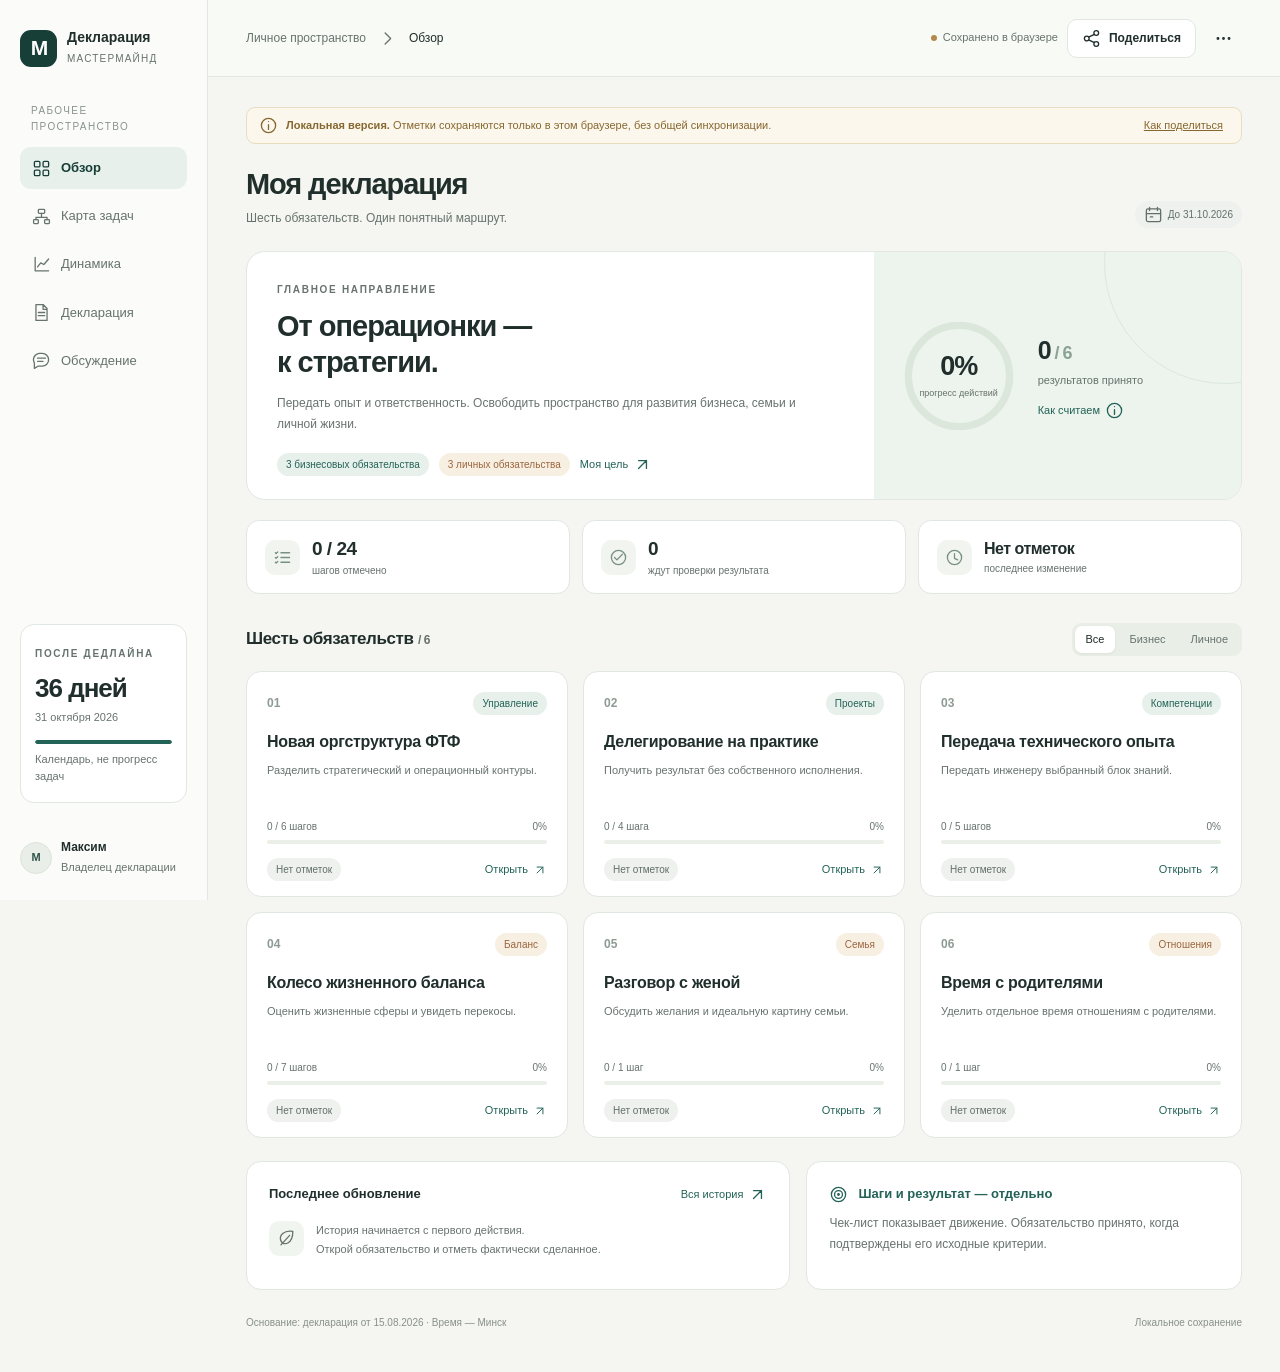
==== docs/index.html @ 1d225898 "Publish declaration dashboard source and GitHub Pages build" ====
<!doctype html>
<html lang="ru">
<head>
  <meta charset="utf-8">
  <meta name="viewport" content="width=device-width,initial-scale=1">
  <meta name="color-scheme" content="light">
  <meta name="robots" content="noindex,nofollow,noarchive">
  <meta name="theme-color" content="#f5f6f2">
  <title>Декларация · локальная версия</title>
  <link rel="icon" href="data:image/svg+xml,%3Csvg xmlns='http://www.w3.org/2000/svg' viewBox='0 0 64 64'%3E%3Crect width='64' height='64' rx='18' fill='%231c4e45'/%3E%3Cpath d='M16 43V21l16 16 16-16v22' fill='none' stroke='%23fff' stroke-width='5' stroke-linejoin='round'/%3E%3C/svg%3E">
  <style>
:root{--bg:#f5f6f2;--paper:#fff;--ink:#202e2c;--muted:#67736e;--line:#e1e7e1;--green:#236357;--green-dark:#173f38;--mint:#e8f0eb;--warm:#9b663e;--sand:#f8efe3;--red:#ad4540;--shadow:0 14px 46px #1a342018;--radius:19px;--font:Inter,-apple-system,BlinkMacSystemFont,"Segoe UI",Arial,sans-serif}
*{box-sizing:border-box}html{scroll-behavior:smooth}body{margin:0;background:var(--bg);color:var(--ink);font-family:var(--font);font-size:14px;line-height:1.55;-webkit-font-smoothing:antialiased}button,input,textarea,select{font:inherit}button,a,input,textarea,select{-webkit-tap-highlight-color:transparent}button{cursor:pointer}button:disabled,input:disabled{cursor:default}a{color:var(--green)}button:focus-visible,a:focus-visible,input:focus-visible,textarea:focus-visible,summary:focus-visible{outline:3px solid #5a9f8e;outline-offset:3px}input,textarea,select{max-width:100%}h1,h2,h3,p{margin:0}button{color:inherit}button svg{flex:none}svg{display:block}a{text-underline-offset:3px}[hidden]{display:none!important}.skip{position:fixed;top:-60px;left:16px;background:var(--green);color:white;padding:10px;z-index:200}.skip:focus{top:10px}.muted{color:var(--muted)}.eyebrow{font-size:10px;font-weight:700;letter-spacing:1.7px;text-transform:uppercase;color:var(--muted)}.small{font-size:12px}.tiny{font-size:11px}.mono{font-variant-numeric:tabular-nums}.row{display:flex;align-items:center;gap:10px}.between{justify-content:space-between}.wrap{flex-wrap:wrap}.spacer{flex:1}.grow{flex:1;min-width:0}.icon{width:19px;height:19px;stroke:currentColor;stroke-width:1.65;fill:none;stroke-linecap:round;stroke-linejoin:round}.brand-mark{display:grid;place-items:center;width:37px;height:37px;background:var(--green-dark);color:white;font-size:21px;font-weight:650;border-radius:11px;letter-spacing:-2px}.shell{display:grid;grid-template-columns:208px minmax(0,1fr);min-height:100vh}.sidebar{height:100dvh;position:sticky;top:0;padding:29px 20px 22px;background:#fbfcf9;border-right:1px solid var(--line);display:flex;flex-direction:column;gap:35px}.brand{display:flex;align-items:center;gap:10px}.brand strong{display:block;font-size:14px;line-height:1.25}.brand span:not(.brand-mark){font-size:10px;color:var(--muted);letter-spacing:1.2px}.nav{display:flex;flex-direction:column;gap:6px}.nav button{display:flex;align-items:center;gap:10px;width:100%;padding:11px 12px;border:0;border-radius:11px;background:transparent;color:var(--muted);text-align:left;font-size:13px}.nav button:hover{background:#edf2ed}.nav button.active{color:var(--green-dark);background:var(--mint);font-weight:650}.sidebar-label{margin:0 11px 13px;font-size:10px;letter-spacing:1.4px;color:#89928c}.side-note{margin-top:auto;padding:17px 14px;border:1px solid var(--line);border-radius:14px;background:white}.side-note .countdown{font-size:26px;font-weight:600;line-height:1.25;margin:8px 0 4px;letter-spacing:-1px}.side-person{display:flex;align-items:center;gap:9px}.avatar{height:32px;width:32px;flex:none;background:#e9eee8;border:1px solid #dce4d9;color:#31534a;display:grid;place-items:center;font-size:11px;font-weight:650;border-radius:50%}.side-person .name{font-size:12px;font-weight:600}.content{min-width:0}.topbar{min-height:77px;display:flex;align-items:center;justify-content:space-between;gap:16px;padding:18px 38px;border-bottom:1px solid var(--line);background:#fbfcf97d}.crumb{font-size:12px;display:flex;gap:12px;align-items:center;color:var(--muted)}.crumb strong{font-weight:500;color:var(--ink)}.top-actions{display:flex;align-items:center;gap:9px}.btn{border:1px solid var(--line);border-radius:10px;padding:9px 14px;background:white;font-size:12px;font-weight:600;display:inline-flex;justify-content:center;align-items:center;gap:8px;line-height:1.5;transition:background .15s,transform .15s;min-height:38px;text-decoration:none}.btn:hover{background:#f0f5ef;border-color:#cbd9cf}.btn:active{transform:translateY(1px)}.btn.primary{background:var(--green);border-color:var(--green);color:white}.btn.primary:hover{background:var(--green-dark)}.btn.quiet{background:transparent;border-color:transparent;color:var(--muted)}.btn.danger{color:var(--red)}.btn:disabled{opacity:.55}.icon-btn{display:grid;place-items:center;padding:8px;min-height:36px;min-width:36px;border:1px solid transparent;border-radius:10px;background:transparent}.icon-btn:hover{background:var(--mint)}.status-save{display:flex;align-items:center;gap:6px;font-size:11px;color:var(--muted);white-space:nowrap}.dot{width:6px;height:6px;border-radius:50%;background:#6e9f79;display:inline-block;flex:none}.dot.local{background:#b3884a}.dot.error{background:var(--red)}main{padding:30px 38px 42px;max-width:1590px;margin:auto}.local-banner{display:flex;align-items:center;gap:8px;border:1px solid #e9dcbf;background:#fcf7ec;color:#86672f;border-radius:9px;padding:8px 12px;margin-bottom:23px;font-size:11px}.local-banner button{border:0;background:transparent;text-decoration:underline;color:inherit;margin-left:auto;font-size:11px;white-space:nowrap}.page-heading{display:flex;justify-content:space-between;align-items:flex-end;gap:16px;margin-bottom:23px}.page-heading h1{font-size:29px;letter-spacing:-1.1px;font-weight:600;line-height:1.22}.page-heading p{color:var(--muted);font-size:12px;margin-top:7px}.tag{display:inline-flex;align-items:center;gap:5px;border-radius:20px;padding:4px 9px;background:#eef1ed;color:#637069;font-size:10px;font-weight:500;white-space:nowrap;line-height:1.5}.tag.business{background:var(--mint);color:var(--green)}.tag.personal{background:var(--sand);color:var(--warm)}.tag.accepted{background:#e4f2e8;color:#246741}.tag.review{background:#fff1d9;color:#8c621d}.tag.active{background:#e8f0ee;color:#386c5d}.hero{display:grid;grid-template-columns:minmax(0,1.45fr) minmax(260px,.85fr);overflow:hidden;border:1px solid var(--line);border-radius:var(--radius);background:white;margin-bottom:20px}.hero-copy{padding:26px 30px 23px}.hero-copy h2{font-size:29px;font-weight:550;line-height:1.25;letter-spacing:-1px;margin:8px 0 13px}.hero-copy>p{color:var(--muted);font-size:12px;max-width:540px;line-height:1.7}.hero-copy .hero-foot{display:flex;gap:10px;align-items:center;flex-wrap:wrap;margin-top:19px}.hero-progress{padding:23px 26px;background:#edf3ed;display:flex;gap:20px;align-items:center;position:relative}.hero-progress:after{content:"";position:absolute;width:240px;height:240px;border:1px solid #dbe8dc;border-radius:50%;top:-110px;right:-105px;pointer-events:none}.ring{position:relative;flex:none;width:118px;height:118px}.ring svg{width:100%;height:100%;transform:rotate(-90deg)}.ring .track{fill:none;stroke:#dce7dc;stroke-width:7}.ring .meter{fill:none;stroke:var(--green);stroke-width:7;stroke-linecap:round;transition:stroke-dashoffset .55s ease}.ring-label{position:absolute;inset:0;display:flex;align-items:center;justify-content:center;flex-direction:column}.ring-label strong{font-size:27px;font-weight:600;line-height:1.2;letter-spacing:-1.2px}.ring-label span{font-size:9px;color:var(--muted);margin-top:4px}.progress-detail strong{font-size:25px;font-weight:550;letter-spacing:-1px}.progress-detail p{font-size:11px;color:var(--muted);margin-top:2px}.stats-line{display:grid;grid-template-columns:repeat(3,1fr);gap:12px;margin-bottom:29px}.stat{background:white;border:1px solid var(--line);border-radius:13px;padding:15px 18px;display:flex;align-items:center;gap:12px}.stat-icon{width:35px;height:35px;border-radius:10px;background:#f2f4ef;display:grid;place-items:center;color:#789083;flex:none}.stat strong{font-size:19px;font-weight:550;letter-spacing:-.5px;line-height:1.4}.stat p{font-size:10px;color:var(--muted)}.section-heading{display:flex;justify-content:space-between;align-items:center;gap:12px;margin:0 0 15px}.section-heading h2{font-size:17px;font-weight:600;letter-spacing:-.4px}.filters{display:flex;gap:3px;align-items:center;padding:3px;background:#e9eee7;border-radius:9px}.filters button{border:0;border-radius:7px;background:transparent;padding:5px 11px;font-size:11px;white-space:nowrap;color:var(--muted)}.filters button.active{background:white;color:var(--ink);box-shadow:0 1px 3px #23352210}.goals-grid{display:grid;grid-template-columns:repeat(3,minmax(0,1fr));gap:15px}.goal-card{display:flex;flex-direction:column;min-width:0;min-height:226px;background:white;border:1px solid var(--line);border-radius:15px;padding:20px 20px 15px;transition:transform .18s,box-shadow .18s,border-color .18s}.goal-card:hover{border-color:#b9cdc0;box-shadow:0 7px 22px #193b2210;transform:translateY(-2px)}.goal-number{font-size:12px;font-weight:600;color:#8e9b93}.goal-top{display:flex;align-items:center;justify-content:space-between;margin-bottom:16px}.goal-card h3{font-size:16px;line-height:1.35;letter-spacing:-.25px;font-weight:600;margin-bottom:8px}.goal-card p{font-size:11px;line-height:1.65;color:var(--muted);margin-bottom:20px;min-height:36px}.card-meter{margin-top:auto}.meter-caption{display:flex;justify-content:space-between;font-size:10px;color:var(--muted);margin-bottom:6px}.bar{height:4px;border-radius:8px;background:#eaf0e8;overflow:hidden}.bar>span{height:100%;display:block;border-radius:8px;background:var(--green);transition:width .45s}.goal-card.personal .bar>span{background:#b08155}.card-bottom{display:flex;align-items:center;justify-content:space-between;margin-top:14px;gap:8px}.card-open{background:transparent;border:0;color:var(--green);font-size:11px;display:flex;align-items:center;gap:5px;padding:3px 0}.card-open .icon{width:14px;height:14px}.lower-grid{display:grid;grid-template-columns:1.25fr 1fr;gap:16px;margin-top:23px}.panel{background:white;border:1px solid var(--line);border-radius:15px;padding:22px}.panel h3{font-size:13px;font-weight:600;margin-bottom:12px}.panel p{font-size:12px;color:var(--muted);line-height:1.7}.empty-inline{display:flex;align-items:flex-start;gap:12px;color:var(--muted);padding:8px 0}.empty-icon{display:grid;place-items:center;flex:none;width:35px;height:35px;border-radius:10px;background:#f1f5ef}.empty-inline p{font-size:11px}.footer-note{display:flex;justify-content:space-between;gap:18px;margin-top:25px;font-size:10px;color:#879189}.link-button{background:none;border:none;padding:0;color:var(--green);font-size:11px;display:inline-flex;align-items:center;gap:5px}.view-panel{animation:appear .2s ease} .empty-state{text-align:center;max-width:490px;margin:40px auto;padding:24px}.empty-state .empty-icon{margin:0 auto 16px;width:46px;height:46px}.empty-state h3{font-size:17px;font-weight:550;margin-bottom:8px}.empty-state p{font-size:12px;color:var(--muted)}.empty-state .btn{margin-top:20px}.badge-legend{display:flex;align-items:center;gap:16px;flex-wrap:wrap;font-size:11px;color:var(--muted);margin:20px 0 0}.badge-legend i{display:inline-block;height:8px;width:8px;border-radius:50%;margin-right:6px;background:var(--green)}.map-panel{padding:28px;background:#fbfcfa;border:1px solid var(--line);border-radius:20px}.map-root{background:var(--green-dark);border-radius:16px;color:#fff;text-align:center;padding:22px 25px;max-width:570px;margin:0 auto;position:relative;z-index:1}.map-root .eyebrow{color:#bed7ca;font-size:9px}.map-root h2{font-size:21px;letter-spacing:-.6px;font-weight:550;line-height:1.4;margin-top:7px}.map-root p{color:#c5d8cf;font-size:11px;margin-top:9px}.tree-columns{display:grid;grid-template-columns:1fr 1fr;gap:35px;position:relative;padding-top:46px}.tree-columns:before{content:"";position:absolute;top:0;left:50%;height:24px;border-left:1px solid #c7d7ca}.tree-columns:after{content:"";position:absolute;top:23px;left:25%;right:25%;border-top:1px solid #c7d7ca}.tree-branch{position:relative}.tree-branch:before{content:"";position:absolute;height:24px;top:-23px;left:50%;border-left:1px solid #c7d7ca}.branch-heading{display:flex;align-items:center;justify-content:space-between;border:1px solid #d2e0d4;background:#eaf2e9;border-radius:11px;padding:14px 18px;margin-bottom:15px;font-size:13px;font-weight:600}.branch-heading.personal{background:#f8efe5;border-color:#e9dcc8;color:#88613f}.map-node{background:white;display:flex;align-items:center;gap:13px;border:1px solid var(--line);border-radius:12px;padding:16px;text-align:left;width:100%;margin-bottom:12px;transition:transform .15s}.map-node:hover{transform:translateX(3px);border-color:#9fbcac}.map-node strong{display:block;font-size:12px;font-weight:600}.map-node small{display:block;color:var(--muted);font-size:10px;margin-top:4px}.node-progress{font-size:18px;letter-spacing:-.6px;flex:none;font-variant-numeric:tabular-nums;color:var(--green);width:47px;text-align:right}.chart-panel{padding:24px}.chart-svg{width:100%;height:auto;margin-top:20px;overflow:visible}.chart-svg text{fill:var(--muted);font-size:11px;font-family:var(--font)}.chart-empty{height:225px;display:flex;align-items:center;justify-content:center;text-align:center;border-radius:12px;margin-top:18px;background:repeating-linear-gradient(to top,#f6f8f4 0,#f6f8f4 1px,transparent 1px,transparent 48px)}.chart-empty p{max-width:360px;font-size:12px;color:var(--muted)}.timeline{list-style:none;padding:0;margin:16px 0 0}.timeline li{padding:0 0 22px 24px;margin-left:5px;border-left:1px solid #dbe5db;position:relative}.timeline li:before{content:"";position:absolute;left:-4px;top:6px;width:7px;height:7px;border-radius:50%;background:#699e7a;border:2px solid white;box-sizing:content-box}.timeline li:last-child{border:0;padding-bottom:0}.timeline time{font-size:10px;color:var(--muted)}.timeline p{font-size:12px;margin:4px 0;color:var(--ink)}.timeline small{font-size:10px;color:var(--muted)}.document{max-width:840px;margin:0 auto;background:white;border:1px solid var(--line);border-radius:17px;padding:37px 42px}.document h2{font-size:28px;letter-spacing:-.9px;margin:8px 0 19px}.document h3{font-size:15px;margin:27px 0 11px}.document p,.document li{font-size:13px;line-height:1.8}.document ol{padding-left:22px}.document li{padding-left:4px;margin:10px 0}.doc-line{border-top:1px solid var(--line);margin-top:25px;padding-top:20px;display:grid;grid-template-columns:1fr 1fr;gap:22px}.doc-line strong{display:block;font-size:14px;margin-top:4px}.document .source{font-size:10px;color:var(--muted);border-top:1px solid var(--line);padding-top:15px;margin-top:27px}.comment-composer{background:#f5f8f3;border:1px solid var(--line);padding:17px;border-radius:12px}.comment-composer textarea{margin:0 0 10px;min-height:83px}.comments{display:flex;flex-direction:column;gap:16px;margin-top:22px}.comment{display:flex;gap:11px}.comment .avatar{width:28px;height:28px;font-size:10px}.comment .meta{display:flex;flex-wrap:wrap;gap:8px;align-items:center;font-size:11px}.comment .meta strong{font-weight:600}.comment .meta time{font-size:10px;color:var(--muted)}.comment p{white-space:pre-wrap;font-size:12px;margin-top:5px;color:var(--ink);overflow-wrap:anywhere}.comment .topic{display:block;margin-top:5px;font-size:10px;color:var(--green)}.discussion-layout{display:grid;grid-template-columns:minmax(0,1fr) 260px;gap:18px}.discussion-side p{font-size:12px;margin-bottom:16px}.backdrop{position:fixed;inset:0;background:#18302855;backdrop-filter:blur(3px);z-index:50;animation:appear .15s ease}.drawer{position:fixed;right:0;top:0;bottom:0;width:560px;max-width:100%;background:#fff;box-shadow:-20px 0 60px #192e2122;z-index:51;display:flex;flex-direction:column;animation:slide .2s ease}.drawer-head{padding:24px 25px 0;background:white;flex:none}.drawer-head h2{font-size:23px;letter-spacing:-.75px;font-weight:600;margin:15px 0 9px;line-height:1.3}.drawer-head>p{color:var(--muted);font-size:12px;line-height:1.7}.drawer-tabs{display:flex;border-bottom:1px solid var(--line);margin-top:17px;gap:22px}.drawer-tabs button{border:0;border-bottom:2px solid transparent;background:transparent;padding:10px 0;color:var(--muted);font-size:12px}.drawer-tabs button.active{color:var(--green);border-bottom-color:var(--green);font-weight:600}.drawer-body{padding:22px 25px 30px;overflow:auto;flex:1;min-height:0;overscroll-behavior:contain}.drawer-foot{padding:12px 25px;border-top:1px solid var(--line);font-size:10px;display:flex;align-items:center;justify-content:space-between;gap:10px;background:#fafcf8}.source-details{background:#f5f7f2;border-radius:10px;padding:12px 14px;margin-bottom:20px}.source-details summary{font-size:11px;font-weight:600;color:var(--muted);cursor:pointer}.source-details p{font-size:12px;color:var(--muted);margin-top:9px;line-height:1.7}.subsection-label{font-size:11px;font-weight:600;margin:15px 0 12px;display:flex;align-items:center;justify-content:space-between}.check-list{list-style:none;margin:0;padding:0}.check-row{display:flex;gap:11px;align-items:flex-start;padding:14px 0;border-bottom:1px solid #edf0eb}.check-row:last-child{border-bottom:0}.check-row input[type=checkbox]{width:19px;height:19px;margin:2px 0 0;accent-color:var(--green);flex:none;cursor:pointer}.check-content{flex:1;min-width:0}.check-content label{font-size:12px;line-height:1.65;display:block;cursor:pointer}.check-row.done .check-content label{color:#708279}.check-row.done .check-content .step-label{text-decoration:line-through;text-decoration-color:#bccfc1}.date-control{display:flex;align-items:center;gap:7px;margin-top:9px}.date-control input{padding:2px 5px;font-size:10px;border:1px solid #e1e7de;border-radius:5px;color:#647568;background:#fafcf8;width:124px;height:24px}.date-control .overdue{color:var(--red)}.date-control small{font-size:9px;color:var(--muted)}.criterion-box{padding:14px 16px;border:1px solid #d4e4d7;background:#f7faf5;border-radius:12px;margin-bottom:20px}.criterion-box .check-row{border-color:#e1e9dd}.criterion-box .check-content label{font-size:12px}.notice{border:1px solid #e1e7dd;background:#f5f8f2;border-radius:10px;padding:12px 14px;font-size:11px;color:#65725f;line-height:1.7;margin-bottom:16px}.notice.warning{background:#fcf5e8;border-color:#eddfc3;color:#8b6a3d}.notice.success{background:#edf7ee;border-color:#d2e6d6;color:#3f7650}.field{margin-bottom:16px}.field label{font-size:11px;font-weight:600;display:block;margin-bottom:6px}.field small{display:block;font-size:10px;color:var(--muted);margin-top:6px}input[type=text],input[type=password],input[type=url],textarea,select{width:100%;border:1px solid #d7e1d6;border-radius:9px;padding:10px 12px;background:#fff;color:var(--ink);font-size:12px}textarea{resize:vertical;min-height:104px;line-height:1.7}input::placeholder,textarea::placeholder{color:#a0aaa2}.modal{position:fixed;z-index:52;top:50%;left:50%;transform:translate(-50%,-50%);max-height:90dvh;width:520px;max-width:calc(100% - 30px);overflow:auto;background:white;border-radius:20px;padding:28px;box-shadow:var(--shadow);animation:appear .15s ease}.modal.wide{width:790px}.modal-head{display:flex;justify-content:space-between;align-items:center;gap:15px;margin-bottom:15px}.modal-head h2{font-size:21px;letter-spacing:-.5px;font-weight:600}.modal>p{font-size:12px;color:var(--muted);line-height:1.8;margin-bottom:20px}.modal-actions{display:flex;flex-wrap:wrap;justify-content:flex-end;gap:8px;margin-top:20px}.member-row{display:flex;align-items:center;justify-content:space-between;padding:10px 0;border-bottom:1px solid var(--line);gap:10px;font-size:12px}.member-row small{font-size:10px;color:var(--muted);display:block}.invite-result{padding:13px;border:1px dashed #b5cdb9;border-radius:10px;background:#f2f8ef;overflow-wrap:anywhere;font-size:11px;margin:12px 0}.wheel-layout{display:grid;grid-template-columns:1fr 1fr;gap:20px}.radar{width:100%;height:auto;max-width:350px;margin:auto}.radar text{font-family:var(--font);font-size:10px;fill:var(--muted)}.wheel-field{display:grid;grid-template-columns:1fr 56px;gap:12px;align-items:center;margin:10px 0}.wheel-field label{font-size:12px}.wheel-field input{width:56px;border:1px solid #d7e1d6;border-radius:7px;padding:6px;text-align:center;font-size:12px;background:#fafcf8}.wheel-scale{font-size:10px;color:var(--muted);margin-top:11px}.loading{display:flex;align-items:center;justify-content:center;gap:15px;min-height:70vh;color:var(--muted)}.loading p{font-size:13px}.auth-wrap{min-height:100dvh;display:grid;grid-template-columns:1.05fr 1fr}.auth-story{padding:60px max(40px,8vw);background:var(--green-dark);color:#fff;display:flex;flex-direction:column;justify-content:center;position:relative;overflow:hidden}.auth-story .eyebrow{color:#a7c7b8}.auth-story h1{font-size:44px;line-height:1.16;letter-spacing:-1.7px;font-weight:550;margin:24px 0}.auth-story>p{max-width:430px;font-size:14px;color:#c6d9cb;line-height:1.85}.auth-story .brand-mark{background:#ffffff14;border:1px solid #ffffff25;width:44px;height:44px}.auth-story:after{content:"";position:absolute;bottom:-300px;right:-200px;width:650px;height:650px;border:1px solid #ffffff13;border-radius:50%;pointer-events:none}.auth-card{padding:50px 45px;display:flex;align-items:center;justify-content:center}.auth-card form{width:100%;max-width:340px}.auth-card h2{font-size:25px;letter-spacing:-.8px;margin-bottom:8px;font-weight:600}.auth-card p{font-size:12px;color:var(--muted);margin-bottom:25px}.auth-card .btn{width:100%;margin-top:6px}.error-msg{color:var(--red);font-size:12px;padding:10px 0;min-height:18px}.auth-note{font-size:10px!important;margin-top:19px!important}.toast{position:fixed;bottom:25px;left:50%;transform:translate(-50%,20px);background:#203e34;color:#fff;padding:11px 18px;border-radius:11px;font-size:12px;opacity:0;pointer-events:none;z-index:100;max-width:min(620px,90vw);box-shadow:var(--shadow);transition:opacity .2s,transform .2s}.toast.visible{opacity:1;transform:translate(-50%,0)}.toast.error{background:#7f3936}.menu-grid{display:grid;gap:8px}.menu-grid .btn{justify-content:flex-start}.inline-divider{height:1px;background:var(--line);margin:20px 0}.report-text{min-height:310px;font-size:11px;white-space:pre-wrap}.privacy-label{display:flex;align-items:center;gap:6px;font-size:10px;color:var(--muted);margin:13px 0}.privacy-label .icon{width:14px;height:14px}.legal-method{font-size:11px;color:var(--muted);line-height:1.8}.active-pill{height:6px;width:6px;background:var(--green);border-radius:50%;display:inline-block}.pulse-once{animation:pulse .5s ease}.access-empty{margin-top:15px;padding:15px;text-align:center;font-size:12px;color:var(--muted);background:#f5f8f2;border-radius:10px}@keyframes appear{from{opacity:0}to{opacity:1}}@keyframes slide{from{transform:translateX(25px);opacity:0}to{transform:translateX(0);opacity:1}}@keyframes pulse{50%{box-shadow:0 0 0 7px #23635716}}
@media(min-width:1600px){main{padding:38px 50px}.topbar{padding-left:50px;padding-right:50px}.goal-card{min-height:249px}.goal-card h3{font-size:18px}.goal-card p{font-size:12px}}
@media(max-width:1200px){.shell{grid-template-columns:180px minmax(0,1fr)}.sidebar{padding:26px 13px}.topbar{padding:17px 24px}main{padding:25px 24px}.hero-progress{padding:22px 18px;gap:12px}.ring{width:102px;height:102px}.hero-copy{padding:24px}.hero-copy h2{font-size:26px}.goal-card{padding:17px 16px 13px}.status-save{font-size:10px}.crumb{font-size:11px}.hero{grid-template-columns:1.35fr .9fr}.goals-grid{gap:12px}.card-bottom .tag{font-size:9px;padding:3px 6px}}
@media(max-width:1020px){.status-save{display:none}.hero{grid-template-columns:1fr}.hero-progress{border-top:1px solid #e1eadd;justify-content:space-between;padding:15px 25px}.hero-progress .ring{width:86px;height:86px}.ring-label strong{font-size:23px}.hero-progress .progress-detail{margin-right:auto}.hero-copy h2 br{display:none}.goals-grid{grid-template-columns:repeat(2,minmax(0,1fr))}.stat{padding:12px;gap:8px}.stat strong{font-size:16px}.stat-icon{width:28px;height:28px}.lower-grid{grid-template-columns:1fr}.discussion-layout{grid-template-columns:1fr}.discussion-side{display:none}.tree-columns{gap:20px}.map-panel{padding:22px}.document{padding:30px}}
@media(max-width:720px){body{font-size:13px}.shell{display:block}.sidebar{height:auto;position:sticky;top:0;z-index:20;display:block;padding:0;background:#fbfcf9;border-right:0;border-bottom:1px solid var(--line)}.sidebar .brand,.sidebar-label,.side-note,.side-person{display:none}.nav{flex-direction:row;padding:6px 10px;justify-content:space-between;overflow:auto;gap:1px}.nav button{width:auto;flex:1;flex-direction:column;gap:3px;padding:8px 6px;font-size:9px;border-radius:8px;white-space:nowrap}.nav button .icon{height:18px;width:18px}.topbar{padding:12px 17px;min-height:62px}.crumb span,.crumb .icon{display:none}.crumb strong{font-size:11px}.btn{font-size:11px;padding:8px 11px;min-height:36px}.top-actions{gap:5px}.icon-btn{padding:5px}.top-actions .btn .icon{width:15px;height:15px}main{padding:19px 17px 32px}.local-banner{font-size:10px;padding:8px 10px;line-height:1.55;align-items:flex-start;margin-bottom:20px}.local-banner .icon{width:14px;height:14px;margin-top:2px}.local-banner button{display:none}.page-heading{margin-bottom:18px}.page-heading h1{font-size:25px}.page-heading p{font-size:11px}.page-heading>.tag{display:none}.hero{border-radius:15px;margin-bottom:13px}.hero-copy{padding:20px}.hero-copy h2{font-size:27px;margin-top:8px}.hero-copy>p{font-size:11px}.hero-foot{margin-top:14px!important}.hero-progress{padding:14px 20px}.stats-line{gap:7px;margin-bottom:22px}.stat{padding:12px 9px;display:block}.stat-icon{display:none}.stat strong{font-size:15px;letter-spacing:-.4px}.stat p{font-size:9px;margin-top:2px}.section-heading{align-items:flex-start;flex-direction:column;gap:12px}.section-heading h2{font-size:16px}.filters{align-self:stretch;display:flex}.filters button{flex:1}.goals-grid{gap:11px}.goal-card{min-height:240px;padding:14px 13px 12px}.goal-top{margin-bottom:13px}.goal-card h3{font-size:14px}.goal-card p{font-size:10px;margin-bottom:17px}.goal-card .tag{font-size:9px;padding:3px 6px}.goal-number{font-size:11px}.card-bottom{align-items:flex-start;gap:6px;flex-direction:column;margin-top:10px}.card-open{font-size:10px}.meter-caption{font-size:9px}.panel{padding:18px}.lower-grid{margin-top:17px;gap:12px}.footer-note{flex-direction:column;gap:6px;font-size:9px;margin-top:19px}.drawer{width:100%}.drawer-head{padding:20px 20px 0}.drawer-head h2{font-size:23px}.drawer-body{padding:18px 20px 25px}.drawer-foot{padding:12px 20px}.drawer-tabs{margin-top:12px}.tree-columns{gap:13px}.map-panel{padding:16px 12px}.map-root{padding:20px 15px}.map-root h2{font-size:18px}.map-node{padding:12px 10px;gap:7px;align-items:flex-start}.map-node strong{font-size:11px}.map-node small{font-size:9px}.map-node>.goal-number{display:none}.node-progress{font-size:14px;width:33px}.branch-heading{font-size:11px;padding:11px 10px;flex-wrap:wrap;gap:3px}.branch-heading span:last-child{font-size:10px}.document{padding:25px 20px}.document h2{font-size:25px}.document p,.document li{font-size:12px}.document .doc-line{grid-template-columns:1fr;gap:15px}.modal{padding:23px 20px;max-width:calc(100% - 24px);max-height:93dvh}.modal-head h2{font-size:20px}.wheel-layout{grid-template-columns:1fr}.radar{max-width:260px}.wheel-field{margin:8px 0}.wheel-layout{gap:4px}.auth-wrap{display:block}.auth-story{padding:30px 25px}.auth-story h1{font-size:30px;margin:15px 0}.auth-story>p{display:none}.auth-story .brand-mark{height:34px;width:34px}.auth-card{padding:30px 25px}.chart-panel{padding:19px 14px}.chart-svg text{font-size:12px}.chart-empty{height:170px}.toast{bottom:18px;font-size:11px}.comment-composer{padding:13px}.section-heading .btn{align-self:flex-end}.badge-legend{font-size:10px;gap:10px}}
@media(max-width:365px){.goals-grid{grid-template-columns:1fr}.goal-card{min-height:220px}.tree-columns{grid-template-columns:1fr;padding-top:20px}.tree-columns:before,.tree-columns:after,.tree-branch:before{display:none}.card-bottom{flex-direction:row}.hero-copy h2{font-size:24px}.topbar .crumb{display:none}.topbar{justify-content:flex-end}}
@media(prefers-reduced-motion:reduce){*,*:before,*:after{animation:none!important;transition:none!important;scroll-behavior:auto!important}}
@media print{body{background:white}.sidebar,.topbar,.local-banner,.page-heading,.footer-note,#overlay,#toast,.skip,.print-hide{display:none!important}.shell{display:block}main{padding:0;max-width:none}.document{border:0;border-radius:0;max-width:none;padding:0;font-size:11px}.document h2{font-size:20px}.document p,.document li{font-size:11px;line-height:1.5}.document h3{margin-top:16px}.document li{margin:6px 0}.document .source{margin-top:15px}.doc-line{margin-top:15px;padding-top:12px}h3{break-after:avoid}li{break-inside:avoid}@page{size:A4;margin:18mm}}

</style>
</head>
<body>
  <a class="skip" href="#main">К содержанию</a>
  <div id="app"><div class="loading"><span class="brand-mark">М</span><p>Открываем декларацию…</p></div></div>
  <div id="overlay"></div>
  <div id="toast" class="toast" role="status" aria-live="polite"></div>
  <noscript>Для чек-листов и сохранения прогресса необходимо включить JavaScript.</noscript>
  <script>
window.LOCAL_DECLARATION={"id":"maksim-declaration-2026-10-31","title":"Декларация","author":"Костенко Максим Евгеньевич","signedAt":"2026-08-15","deadline":"2026-10-31","timezone":"Europe/Minsk","price":"1 000 у. е.","reward":"Крутой исинский чайник","purpose":"Увидеть последствия своих решений, восстановить баланс между работой и личной жизнью, уделять больше внимания семье и здоровью и подготовить переход от постоянной операционной работы к стратегии и развитию ФТФ и развитию нового бизнеса.","source":"Подписанная декларация от 15.08.2026, предоставленная владельцем. Изображение подписи не публикуется.","method":"Прогресс действий — среднее долей выполненных шагов шести обязательств. Все обязательства равнозначны. Приёмка результата считается отдельно по исходным критериям. Чек-листы — рабочая декомпозиция, а не новые обязательства.","wheelAreas":[{"id":"work","label":"Работа"},{"id":"family","label":"Семья"},{"id":"health","label":"Здоровье"},{"id":"growth","label":"Личное развитие"},{"id":"rest","label":"Отдых"},{"id":"finance","label":"Финансы"}],"goals":[{"id":"g1","number":1,"title":"Новая оргструктура ФТФ","area":"business","function":"Управление","objective":"Разделить стратегический и операционный контуры.","statement":"Разработать новую оргструктуру ФТФ: изучить структуры сопоставимых компаний, разделить стратегический и операционный контуры, определить роли главного инженера и руководителей проектов. Обсудить проект с партнёрами.","steps":[{"id":"g1s1","text":"Изучить структуры сопоставимых компаний."},{"id":"g1s2","text":"Разделить стратегический и операционный контуры."},{"id":"g1s3","text":"Определить роли главного инженера и руководителей проектов."},{"id":"g1s4","text":"Подготовить схему оргструктуры и распределение ответственности."},{"id":"g1s5","text":"Обсудить проект с партнёрами."},{"id":"g1s6","text":"Зафиксировать решения и открытые вопросы."}],"criteria":[{"id":"g1c1","text":"Подготовлены схема оргструктуры и распределение ответственности."},{"id":"g1c2","text":"Проект обсуждён с партнёрами."},{"id":"g1c3","text":"Зафиксированы решения и открытые вопросы."}]},{"id":"g2","number":2,"title":"Делегирование на практике","area":"business","function":"Проекты","objective":"Получить результат без собственного исполнения.","statement":"Проверить делегирование на практике: передать сотруднику один технический этап проекта. Заранее определить критерии качества и контрольные точки, получить результат без моего непосредственного исполнения.","steps":[{"id":"g2s1","text":"Выбрать и передать сотруднику один технический этап проекта."},{"id":"g2s2","text":"Заранее определить критерии качества и контрольные точки."},{"id":"g2s3","text":"Получить выполненный сотрудником результат."},{"id":"g2s4","text":"Проверить результат по согласованным критериям."}],"criteria":[{"id":"g2c1","text":"Сотрудник выполнил один технический этап проекта."},{"id":"g2c2","text":"Результат проверен по согласованным критериям."},{"id":"g2c3","text":"Я не выполнял работу вместо сотрудника."}]},{"id":"g3","number":3,"title":"Передача технического опыта","area":"business","function":"Компетенции","objective":"Передать инженеру выбранный блок знаний.","statement":"Начать передачу технического опыта: выбрать инженера и один блок теплотехнических знаний. Подготовить план передачи опыта и рабочие материалы, провести обучение по выбранному блоку.","steps":[{"id":"g3s1","text":"Выбрать инженера."},{"id":"g3s2","text":"Выбрать один блок теплотехнических знаний."},{"id":"g3s3","text":"Подготовить план передачи опыта."},{"id":"g3s4","text":"Подготовить рабочие материалы."},{"id":"g3s5","text":"Провести обучение по выбранному блоку."}],"criteria":[{"id":"g3c1","text":"Выбран инженер."},{"id":"g3c2","text":"Подготовлены план передачи опыта и материалы."},{"id":"g3c3","text":"Проведено обучение по выбранному блоку."}]},{"id":"g4","number":4,"title":"Колесо жизненного баланса","area":"personal","function":"Баланс","objective":"Оценить жизненные сферы и увидеть перекосы.","statement":"Пройти упражнение «Колесо жизненного баланса»: оценить работу, семью, здоровье, личное развитие, отдых и финансы; определить основные перекосы.","steps":[{"id":"g4s1","text":"Оценить работу."},{"id":"g4s2","text":"Оценить семью."},{"id":"g4s3","text":"Оценить здоровье."},{"id":"g4s4","text":"Оценить личное развитие."},{"id":"g4s5","text":"Оценить отдых."},{"id":"g4s6","text":"Оценить финансы."},{"id":"g4s7","text":"Определить основные перекосы."}],"criteria":[{"id":"g4c1","text":"Заполнено «Колесо жизненного баланса» с оценками сфер."},{"id":"g4c2","text":"Отмечены основные перекосы."}]},{"id":"g5","number":5,"title":"Разговор с женой","area":"personal","function":"Семья","objective":"Обсудить желания и идеальную картину семьи.","statement":"Провести семейные разговоры: с женой обсудить, чего ей не хватает для счастья, её желания и идеальную картину нашей семьи.","steps":[{"id":"g5s1","text":"Обсудить с женой, чего ей не хватает для счастья, её желания и идеальную картину нашей семьи."}],"criteria":[{"id":"g5c1","text":"Состоялся разговор с женой."}]},{"id":"g6","number":6,"title":"Время с родителями","area":"personal","function":"Отношения","objective":"Уделить отдельное время отношениям с родителями.","statement":"Провести время с родителями, без жены и дочери, уделив внимание отношениям.","steps":[{"id":"g6s1","text":"Провести отдельное время с родителями, без жены и дочери, уделив внимание отношениям."}],"criteria":[{"id":"g6c1","text":"Состоялась отдельная встреча с родителями."}]}]};
/* Shared, dependency-free presentation model. Dates use the declaration's Minsk time. */
(function (root) {
 'use strict';
 const esc = x => String(x == null ? '' : x).replace(/[&<>"']/g,c=>({'&':'&amp;','<':'&lt;','>':'&gt;','"':'&quot;',"'":'&#39;'}[c]));
 function initial(d) {
  return {goals:Object.fromEntries(d.goals.map(g=>[g.id,{steps:Object.fromEntries(g.steps.map(s=>[s.id,false])),criteria:Object.fromEntries(g.criteria.map(c=>[c.id,false])),dates:Object.fromEntries(g.steps.map(s=>[s.id,''])),proof:'',proofUrl:'',completedAt:null}])),wheel:{ratings:Object.fromEntries(d.wheelAreas.map(a=>[a.id,null])),reflection:''}};
 }
 function metrics(d,s) {
  const goals=d.goals.map(g=>{
   const v=s.goals[g.id];const done=g.steps.filter(x=>v.steps[x.id]).length;
   const accepted=g.criteria.filter(x=>v.criteria[x.id]).length;
   const percent=done/g.steps.length*100;
   const complete=accepted===g.criteria.length;
   return {id:g.id,done,total:g.steps.length,percent,accepted,complete,status:complete?'accepted':done===g.steps.length?'review':done||accepted?'active':'empty'};
  });
  return {goals,progress:goals.reduce((s,g)=>s+g.percent,0)/goals.length,completed:goals.filter(g=>g.complete).length,doneSteps:goals.reduce((s,g)=>s+g.done,0),totalSteps:goals.reduce((s,g)=>s+g.total,0)};
 }
 function today(value) { const d=value?new Date(value):new Date(); return new Date(d.getTime()+3*3600000).toISOString().slice(0,10); }
 function daysLeft(deadline,now) {return Math.round((Date.parse(deadline+'T00:00:00Z')-Date.parse(today(now)+'T00:00:00Z'))/86400000);}
 function safeUrl(s) {try {const u=new URL(s);return u.protocol==='https:'?u.href:'';}catch {return '';}}
 function wheelAverage(w) {const vals=Object.values(w?.ratings||{}).filter(v=>typeof v==='number'&&Number.isFinite(v));return vals.length?vals.reduce((a,b)=>a+b,0)/vals.length:null;}
 const api={initial,metrics,daysLeft,today,esc,safeUrl,wheelAverage};
 if(typeof module!=='undefined'&&module.exports) module.exports=api; else root.DeclarationCore=api;
})(typeof window!=='undefined'?window:globalThis);

</script>
  <script>
/* Interactive declaration UI. The hosted edition never trusts client-side roles. */
(async function () {
 'use strict';
 const C=window.DeclarationCore, E=C.esc;
 const LOCAL=Boolean(window.LOCAL_DECLARATION);
 const KEY='declaration:2026-10-31:v1';
 const $=s=>document.querySelector(s);
 const clone=o=>JSON.parse(JSON.stringify(o));
 const iconPaths={grid:'<rect x="3" y="3" width="7" height="7" rx="1.5"/><rect x="14" y="3" width="7" height="7" rx="1.5"/><rect x="3" y="14" width="7" height="7" rx="1.5"/><rect x="14" y="14" width="7" height="7" rx="1.5"/>',map:'<rect x="8" y="3" width="8" height="5" rx="1"/><path d="M12 8v5M5 13h14M5 13v3m14-3v3"/><rect x="2" y="16" width="6" height="5" rx="1"/><rect x="16" y="16" width="6" height="5" rx="1"/>',chart:'<path d="M4 3v17h17M7 15l4-5 4 2 6-7"/>',file:'<path d="M14 2H5v20h14V7zM14 2v6h5M8 12h8m-8 4h8"/>',chat:'<path d="M21 11a8 8 0 0 1-8 8H8l-5 3v-7a8 8 0 0 1 6-12h4a8 8 0 0 1 8 8Z"/><path d="M7 9h10M7 13h7"/>',arrow:'<path d="M7 17 17 7M7 7h10v10"/>',right:'<path d="m9 5 7 7-7 7"/>',share:'<circle cx="18" cy="5" r="3"/><circle cx="6" cy="12" r="3"/><circle cx="18" cy="19" r="3"/><path d="m9 10 6-3m-6 7 6 3"/>',dots:'<circle cx="5" cy="12" r="1"/><circle cx="12" cy="12" r="1"/><circle cx="19" cy="12" r="1"/>',calendar:'<rect x="3" y="5" width="18" height="16" rx="2"/><path d="M7 3v4m10-4v4M3 11h18m-13 4h3"/>',check:'<path d="m5 12 4 4L19 6"/>',circlecheck:'<circle cx="12" cy="12" r="9"/><path d="m7 12 3 3 7-7"/>',list:'<path d="m3 6 1 1 2-2m-3 7 1 1 2-2m-3 7 1 1 2-2M10 6h11m-11 6h11m-11 6h11"/>',lock:'<rect x="5" y="10" width="14" height="11" rx="2"/><path d="M8 10V7a4 4 0 0 1 8 0v3m-4 5v2"/>',close:'<path d="m6 6 12 12M6 18 18 6"/>',clock:'<circle cx="12" cy="12" r="9"/><path d="M12 7v6l4 2"/>',info:'<circle cx="12" cy="12" r="9"/><path d="M12 11v6m0-10h.01"/>',download:'<path d="M12 3v12m-5-5 5 5 5-5M4 15v6h16v-6"/>',upload:'<path d="M12 17V5m-5 5 5-5 5 5M4 17v4h16v-4"/>',copy:'<rect x="8" y="8" width="13" height="13" rx="2"/><path d="M16 8V3H3v13h5"/>',logout:'<path d="M9 3H3v18h6m4-9h8m-4-4 4 4-4 4"/>',print:'<path d="M6 8V3h12v5M6 17H3V8h18v9h-3M6 14h12v7H6z"/>',leaf:'<path d="M20 3C9 1 2 8 5 15c3 7 15 4 15-12ZM5 20 16 8"/>',target:'<circle cx="12" cy="12" r="9"/><circle cx="12" cy="12" r="5"/><circle cx="12" cy="12" r="1"/>',refresh:'<path d="M20 5v5h-5M4 19v-5h5M5 8a8 8 0 0 1 13-4l2 6M4 14l2 6a8 8 0 0 0 13-4"/>'};
 const icon=n=>`<svg class="icon" viewBox="0 0 24 24" aria-hidden="true">${iconPaths[n]||iconPaths.target}</svg>`;
 const navs=[['overview','grid','Обзор'],['map','map','Карта задач'],['dynamics','chart','Динамика'],['document','file','Декларация'],['discussion','chat','Обсуждение']];
 let B=null,D=null,csrf=null,view='overview',filter='all',drawer=null,modal=null,inviteToken=null;
 let saving=false,sync='saved',lastSync=null,storageError=false,dirty=false,returnFocus=null;
 const statusNames={empty:'Нет отметок',active:'В работе',review:'Проверить результат',accepted:'Результат принят'};
 const fmtDate=(value,withTime=false)=>value?new Intl.DateTimeFormat('ru-RU',{timeZone:'Europe/Minsk',day:'2-digit',month:'short',...(withTime?{hour:'2-digit',minute:'2-digit'}:{year:'numeric'})}).format(new Date(value.length===10?value+'T12:00:00+03:00':value)).replace(' г.',''):'—';
 const pct=n=>Math.round(n)+'%';
 const initials=s=>s.trim().split(/\s+/).slice(0,2).map(x=>x[0]).join('').toUpperCase();
 const plural=(n,a,b,c)=>{n=Math.abs(n)%100;return n>=11&&n<=14?c:n%10===1?a:n%10>=2&&n%10<=4?b:c;};
 const own=()=>B&&B.user.role==='owner';
 const stats=()=>C.metrics(D,B.state);
 const getGoal=id=>D.goals.find(g=>g.id===id);
 const goalStats=id=>stats().goals.find(g=>g.id===id);
 const btn=(text,action,ico='',classes='',extra='')=>`<button type="button" class="btn ${classes}" data-action="${action}" ${extra}>${ico?icon(ico):''}${text}</button>`;
 const ibtn=(ico,action,label,extra='')=>`<button type="button" class="icon-btn" data-action="${action}" aria-label="${E(label)}" title="${E(label)}" ${extra}>${icon(ico)}</button>`;
 function toast(text,error=false){const el=$('#toast');el.textContent=text;el.className='toast visible'+(error?' error':'');clearTimeout(toast.timer);toast.timer=setTimeout(()=>el.classList.remove('visible'),error?6500:3300);}
 function saveLabel(){return sync==='saving'?'Сохраняем…':sync==='error'?'Не сохранено':sync==='offline'?'Нет связи':LOCAL?'Сохранено в браузере':'Данные синхронизированы';}
 function saveStatus(){return `<span class="status-save" data-sync><i class="dot ${sync==='error'||sync==='offline'?'error':LOCAL?'local':''}"></i><span>${saveLabel()}</span></span>`;}
 function updateStatus(){document.querySelectorAll('[data-sync]').forEach(el=>{el.innerHTML=`<i class="dot ${sync==='error'||sync==='offline'?'error':LOCAL?'local':''}"></i><span>${saveLabel()}</span>`;});}
 async function api(path,method='GET',data){
  const controller=new AbortController();const timer=setTimeout(()=>controller.abort(),12000);
  try{
   const headers={};if(method!=='GET'){headers['Content-Type']='application/json';headers['X-Requested-With']='DeclarationDashboard';if(csrf)headers['X-CSRF-Token']=csrf;}
   const r=await fetch(path,{method,credentials:'same-origin',headers,body:data===undefined?undefined:JSON.stringify(data),signal:controller.signal,cache:'no-store'});
   const payload=await r.json().catch(()=>({detail:'Сервер вернул неожиданный ответ.'}));
   if(!r.ok){const e=new Error(typeof payload.detail==='string'?payload.detail:'Проверьте введённые данные.');e.status=r.status;throw e;}return payload;
  }catch(e){if(e.name==='AbortError')throw new Error('Нет ответа от сервера. Изменения не сохранены.');throw e;}finally{clearTimeout(timer);}
 }
 function validateImported(state){
  if(!state||!state.goals||!state.wheel)throw new Error('В файле нет совместимого состояния декларации.');
  const out=C.initial(D);
  if(Object.keys(state.goals).length!==6)throw new Error('Должно быть шесть обязательств.');
  for(const g of D.goals){
   const a=state.goals[g.id],b=out.goals[g.id];if(!a)throw new Error('В файле отсутствует обязательство.');
   for(const key of ['steps','criteria'])for(const k of Object.keys(b[key])){if(typeof a[key]?.[k]!=='boolean')throw new Error('Некорректные отметки в файле.');b[key][k]=a[key][k];}
   for(const k of Object.keys(b.dates)){const v=a.dates?.[k]||'';if(v&&(!/^\d{4}-\d{2}-\d{2}$/.test(v)||Number.isNaN(Date.parse(v+'T12:00:00Z'))||new Date(v+'T12:00:00Z').toISOString().slice(0,10)!==v))throw new Error('Некорректная дата.');b.dates[k]=v;}
   if(g.area==='business'){if(typeof a.proof!=='string'||a.proof.length>4000||typeof a.proofUrl!=='string'||a.proofUrl.length>2000)throw new Error('Некорректное подтверждение.');b.proof=a.proof;b.proofUrl=a.proofUrl;if(b.proofUrl&&!C.safeUrl(b.proofUrl))throw new Error('Поддерживаются только ссылки https://.');}
   b.completedAt=Object.values(b.criteria).every(Boolean)?(a.completedAt&&Number.isFinite(Date.parse(a.completedAt))?a.completedAt:new Date().toISOString()):null;
  }
  for(const a of D.wheelAreas){const v=state.wheel.ratings?.[a.id];if(v!==null&&!(typeof v==='number'&&Number.isFinite(v)&&v>=0&&v<=10))throw new Error('Оценки баланса должны быть от 0 до 10.');out.wheel.ratings[a.id]=v;}
  if(typeof state.wheel.reflection!=='string'||state.wheel.reflection.length>4000)throw new Error('Некорректная заметка колеса баланса.');out.wheel.reflection=state.wheel.reflection;
  return out;
 }
 function localDetails(a,b){
  const changes=[];
  for(const g of D.goals){for(const key of ['steps','criteria'])for(const item of g[key]){if(a.goals[g.id][key][item.id]!==b.goals[g.id][key][item.id])changes.push(`${key==='steps'?'Шаг':'Критерий'} ${b.goals[g.id][key][item.id]?'подтверждён':'отменён'}: ${g.title} · ${item.text}`);}
   if(JSON.stringify(a.goals[g.id].dates)!==JSON.stringify(b.goals[g.id].dates))changes.push('Обновлены сроки: '+g.title);
   if(a.goals[g.id].proof!==b.goals[g.id].proof||a.goals[g.id].proofUrl!==b.goals[g.id].proofUrl)changes.push('Обновлено подтверждение: '+g.title);
  }
  if(JSON.stringify(a.wheel)!==JSON.stringify(b.wheel))changes.push('Обновлена личная оценка баланса. Содержание закрыто для группы.');
  return changes;
 }
 async function changeState(mutator,message='Изменения сохранены'){
  if(!own()||saving)return false;
  const next=clone(B.state);mutator(next);
  if(JSON.stringify(next)===JSON.stringify(B.state)){dirty=false;toast('Новых изменений нет');return true;}
  saving=true;sync='saving';updateStatus();document.querySelectorAll('[data-state-check]').forEach(x=>x.disabled=true);
  try{
   if(LOCAL){
    if(storageError)throw new Error('Локальное хранилище недоступно. Экспортируйте данные перед закрытием.');
    const normalized=validateImported(next);
    for(const g of D.goals)normalized.goals[g.id].completedAt=Object.values(normalized.goals[g.id].criteria).every(Boolean)?B.state.goals[g.id].completedAt||new Date().toISOString():null;
    const timestamp=new Date().toISOString();const m=C.metrics(D,normalized);
    const result={...B,state:normalized,version:B.version+1,updatedAt:timestamp,history:[...B.history,{id:B.version+1,at:timestamp,actor:B.user.name,detail:localDetails(B.state,normalized),metrics:{progress:m.progress,completed:m.completed}}]};
    localStorage.setItem(KEY,JSON.stringify({state:result.state,version:result.version,updatedAt:result.updatedAt,history:result.history}));B=result;
   }else B=await api('/api/board','PUT',{version:B.version,state:next});
   sync='saved';dirty=false;lastSync=new Date();toast(message);render();return true;
  }catch(e){
   if(e.status===409){B=await api('/api/board').catch(()=>B);dirty=false;sync='saved';}
   else sync='error';
   toast(e.message||'Сохранение не выполнено.',true);render();return false;
  }finally{saving=false;updateStatus();if(drawer&&!modal&&!dirty)renderDrawer();}
 }
 function ring(n,label='прогресс действий'){const length=2*Math.PI*48;return `<div class="ring" role="img" aria-label="${pct(n)} — ${E(label)}"><svg viewBox="0 0 112 112"><circle class="track" cx="56" cy="56" r="48"/><circle class="meter" cx="56" cy="56" r="48" stroke-dasharray="${length}" stroke-dashoffset="${length*(1-n/100)}"/></svg><div class="ring-label"><strong>${pct(n)}</strong><span>${E(label)}</span></div></div>`;}
 function render(){
  if(!B)return;const m=stats(),days=C.daysLeft(D.deadline),countdown=days<0?`${Math.abs(days)} ${plural(days,'день','дня','дней')}`:days===0?'Сегодня':`${days} ${plural(days,'день','дня','дней')}`;
  $('#app').innerHTML=`<div class="shell"><aside class="sidebar"><div class="brand"><span class="brand-mark">М</span><div><strong>Декларация</strong><span>МАСТЕРМАЙНД</span></div></div><div><p class="sidebar-label">РАБОЧЕЕ ПРОСТРАНСТВО</p><nav class="nav" aria-label="Разделы декларации">${navs.map(([id,ico,label])=>`<button type="button" data-view="${id}" class="${view===id?'active':''}" ${view===id?'aria-current="page"':''}>${icon(ico)}<span>${label}</span></button>`).join('')}</nav></div><div class="side-note"><span class="eyebrow">${days<0?'ПОСЛЕ ДЕДЛАЙНА':'ДО МАСТЕРМАЙНДА'}</span><div class="countdown mono">${countdown}</div><p class="tiny muted">31 октября 2026</p><div class="bar" style="margin-top:14px"><span style="width:${Math.max(0,Math.min(100,(77-days)/77*100))}%"></span></div><p class="tiny muted" style="margin-top:7px">Календарь, не прогресс задач</p></div><div class="side-person"><span class="avatar">${E(initials(B.user.name))}</span><div><div class="name">${E(B.user.name)}</div><span class="tiny muted">${own()?'Владелец декларации':'Участник мастермайнда'}</span></div></div></aside><div class="content"><header class="topbar"><div class="crumb"><span>Личное пространство</span>${icon('right')}<strong>${E(navs.find(n=>n[0]===view)[2])}</strong></div><div class="top-actions">${saveStatus()}${own()?btn('Поделиться','share','share'):btn('Обновить','refresh','refresh')}${ibtn('dots','menu','Действия и настройки')}</div></header><main id="main" tabindex="-1">${LOCAL?`<div class="local-banner">${icon('info')}<span><strong>Локальная версия.</strong> Отметки сохраняются только в этом браузере, без общей синхронизации.</span><button data-action="share">Как поделиться</button></div>`:''}<div class="view-panel">${view==='overview'?overview(m):view==='map'?mapView(m):view==='dynamics'?dynamics():view==='document'?documentView():discussionView()}</div><footer class="footer-note"><span>Основание: декларация от 15.08.2026 · Время — Минск</span><span>${LOCAL?'Локальное сохранение':`Совместный доступ · ${own()?'редактирование':'просмотр и комментарии'}`}</span></footer></main></div></div>`;
 }
 function heading(title,desc,extra=''){return `<div class="page-heading"><div><h1>${title}</h1><p>${desc}</p></div>${extra}</div>`;}
 function card(g,m){return `<article class="goal-card ${g.area}" data-card="${g.id}"><div class="goal-top"><span class="goal-number">${String(g.number).padStart(2,'0')}</span><span class="tag ${g.area}">${E(g.function)}</span></div><h3>${E(g.title)}</h3><p>${E(g.objective)}</p><div class="card-meter"><div class="meter-caption"><span>${m.done} / ${m.total} ${plural(m.total,'шаг','шага','шагов')}</span><span class="mono">${pct(m.percent)}</span></div><div class="bar" role="progressbar" aria-label="${E(g.title)}: шаги" aria-valuemin="0" aria-valuemax="100" aria-valuenow="${Math.round(m.percent)}"><span style="width:${m.percent}%"></span></div></div><div class="card-bottom"><span class="tag ${m.status}">${statusNames[m.status]}</span><button type="button" class="card-open" data-goal="${g.id}" aria-label="Открыть: ${E(g.title)}">Открыть ${icon('arrow')}</button></div></article>`;}
 function overview(m){
  const goals=D.goals.filter(g=>filter==='all'||g.area===filter);const last=B.history.at(-1);
  return `${heading('Моя декларация','Шесть обязательств. Один понятный маршрут.',`<span class="tag">${icon('calendar')} До 31.10.2026</span>`)}<section class="hero"><div class="hero-copy"><span class="eyebrow">ГЛАВНОЕ НАПРАВЛЕНИЕ</span><h2>От операционки —<br> к стратегии.</h2><p>Передать опыт и ответственность. Освободить пространство для развития бизнеса, семьи и личной жизни.</p><div class="hero-foot"><span class="tag business">3 бизнесовых обязательства</span><span class="tag personal">3 личных обязательства</span><button class="link-button" data-action="purpose">Моя цель ${icon('arrow')}</button></div></div><div class="hero-progress">${ring(m.progress)}<div class="progress-detail"><strong class="mono">${m.completed}<span style="font-size:18px;color:#8ba392"> / 6</span></strong><p>результатов принято</p><button class="link-button" style="margin-top:12px" data-action="method">Как считаем ${icon('info')}</button></div></div></section><div class="stats-line"><div class="stat"><span class="stat-icon">${icon('list')}</span><div><strong class="mono">${m.doneSteps} / ${m.totalSteps}</strong><p>шагов отмечено</p></div></div><div class="stat"><span class="stat-icon">${icon('circlecheck')}</span><div><strong class="mono">${m.goals.filter(g=>g.status==='review').length}</strong><p>ждут проверки результата</p></div></div><div class="stat"><span class="stat-icon">${icon('clock')}</span><div><strong style="font-size:${B.updatedAt?'13px':'16px'}">${B.updatedAt?fmtDate(B.updatedAt,true):'Нет отметок'}</strong><p>последнее изменение</p></div></div></div><div class="section-heading"><h2>Шесть обязательств <span class="muted small">/ ${goals.length}</span></h2><div class="filters" aria-label="Фильтр обязательств">${[['all','Все'],['business','Бизнес'],['personal','Личное']].map(([id,label])=>`<button type="button" data-filter="${id}" class="${filter===id?'active':''}" aria-pressed="${filter===id}">${label}</button>`).join('')}</div></div><section class="goals-grid" aria-label="Обязательства">${goals.map(g=>card(g,m.goals.find(x=>x.id===g.id))).join('')}</section><div class="lower-grid"><section class="panel"><div class="row between" style="margin-bottom:9px"><h3 style="margin:0">Последнее обновление</h3><button class="link-button" data-view="dynamics">Вся история ${icon('arrow')}</button></div>${last?`<p>${E(last.detail[0]||'Обновлено состояние декларации.')}</p><span class="tiny muted">${fmtDate(last.at,true)} · ${E(last.actor)}</span>`:`<div class="empty-inline"><span class="empty-icon">${icon('leaf')}</span><div><p>История начинается с первого действия.</p><p>Открой обязательство и отметь фактически сделанное.</p></div></div>`}</section><section class="panel"><div class="row" style="margin-bottom:9px;color:var(--green)">${icon('target')}<h3 style="margin:0">Шаги и результат — отдельно</h3></div><p>Чек-лист показывает движение. Обязательство принято, когда подтверждены его исходные критерии.</p></section></div>`;
 }
 function mapView(m){return `${heading('Карта декларации','Нажми на обязательство, чтобы раскрыть действия и критерии.')}<section class="map-panel"><div class="map-root"><span class="eyebrow">ЦЕЛЬ ДЕКЛАРАЦИИ</span><h2>Больше пространства<br>для стратегии и жизни</h2><p>${m.completed} из 6 результатов принято · ${pct(m.progress)} действий</p></div><div class="tree-columns">${[['business','Бизнес','Управление · проекты · компетенции'],['personal','Личное','Баланс · семья · отношения']].map(([area,title,desc])=>{const gs=D.goals.filter(g=>g.area===area),ms=m.goals.filter(s=>gs.some(g=>g.id===s.id));return `<div class="tree-branch"><div class="branch-heading ${area}"><span>${title}</span><span>${pct(ms.reduce((a,b)=>a+b.percent,0)/3)}</span></div>${gs.map(g=>{const p=m.goals.find(x=>x.id===g.id);return `<button type="button" class="map-node" data-goal="${g.id}" aria-label="Открыть ${E(g.title)}"><span class="goal-number">${String(g.number).padStart(2,'0')}</span><span class="grow"><strong>${E(g.title)}</strong><small>${statusNames[p.status]} · ${p.done}/${p.total} шагов</small></span><span class="node-progress">${pct(p.percent)}</span></button>`;}).join('')}<p class="tiny muted" style="text-align:center;margin-top:15px">${desc}</p></div>`;}).join('')}</div></section><div class="badge-legend"><span><i></i>Каждое обязательство имеет одинаковый вес</span><span>Подзадачи раскрываются по нажатию</span></div>`;}
 function progressChart(){
  const history=B.history;
  if(!history.length)return `<div class="chart-empty"><p>Пока нет истории изменений.<br>График появится после первой сохранённой отметки. Прошлые результаты не предполагаются.</p></div>`;
  const points=history.filter(e=>Number.isFinite(e.metrics?.progress));if(!points.length)return '';
  const w=900,h=245,L=40,R=18,T=15,H=190;const first=Date.parse(points[0].at),last=Date.parse(points.at(-1).at);const span=last-first;
  const coords=points.map((e,i)=>({x:span?L+(Date.parse(e.at)-first)/span*(w-L-R):w/2,y:T+H*(1-e.metrics.progress/100),e}));
  const path=coords.map((p,i)=>(i?'L':'M')+p.x.toFixed(2)+' '+p.y.toFixed(2)).join(' ');
  return `<svg class="chart-svg" viewBox="0 0 ${w} ${h}" role="img" aria-label="История прогресса действий: ${points.length} обновлений, текущий прогресс ${pct(points.at(-1).metrics.progress)}">${[0,25,50,75,100].map(n=>`<line x1="${L}" y1="${T+H*(1-n/100)}" x2="${w-R}" y2="${T+H*(1-n/100)}" stroke="#e8eee5"/><text x="0" y="${T+H*(1-n/100)+4}">${n}%</text>`).join('')}${coords.length>1?`<path d="${path} L ${coords.at(-1).x} ${T+H} L ${coords[0].x} ${T+H} Z" fill="#e9f2e9"/><path d="${path}" fill="none" stroke="#327865" stroke-width="2.5"/>`:''}${coords.map(p=>`<circle cx="${p.x}" cy="${p.y}" r="3.5" fill="#327865" stroke="white" stroke-width="1.5"><title>${fmtDate(p.e.at,true)}: ${pct(p.e.metrics.progress)} · принято ${p.e.metrics.completed}/6</title></circle>`).join('')}<text x="${L}" y="${h-9}">${fmtDate(points[0].at,true)}</text>${span?`<text x="${w-R}" y="${h-9}" text-anchor="end">${fmtDate(points.at(-1).at,true)}</text>`:''}</svg>`;
 }
 function dynamics(){const m=stats();return `${heading('Динамика выполнения','Только сохранённые изменения. Отмена отметки тоже остаётся в истории.')}<section class="panel chart-panel"><div class="row between"><div><span class="eyebrow">ПРОГРЕСС ДЕЙСТВИЙ</span><h2 class="mono" style="font-size:29px;font-weight:550;margin-top:4px">${pct(m.progress)}</h2></div><span class="tag business">Принято ${m.completed} / 6</span></div>${progressChart()}</section><section class="panel" style="margin-top:19px"><div class="row between"><h3 style="margin:0">Журнал изменений</h3><span class="tiny muted">${B.history.length?`Последние ${Math.min(B.history.length,50)} записей`:'История пока пуста'}</span></div>${B.history.length?`<ol class="timeline">${B.history.slice(-50).reverse().map(ev=>`<li><time>${fmtDate(ev.at,true)}</time>${ev.detail.map(t=>`<p>${E(t)}</p>`).join('')}<small>${E(ev.actor)} · действия ${pct(ev.metrics.progress)} · принято ${ev.metrics.completed}/6</small></li>`).join('')}</ol>`:`<div class="empty-inline" style="margin-top:15px"><span class="empty-icon">${icon('clock')}</span><p>Первая отметка создаст первую запись.<br>Дата подписания не считается датой начала фактической работы.</p></div>`}</section>`;}
 function documentView(){return `${heading('Исходная декларация','Содержание подписанного документа отделено от рабочего чек-листа.',btn('Печать','print','print'))}<article class="document"><span class="eyebrow">ПОДПИСАНО 15 АВГУСТА 2026</span><h2>Декларация</h2><p>Я, <strong>${E(D.author)}</strong>,<br><strong>обязуюсь к следующему Мастермайнду «31» октября 2026 г.:</strong></p><ol>${D.goals.map(g=>`<li>${E(g.statement)}</li>`).join('')}</ol><h3>Я делаю это для того, чтобы</h3><p>${E(D.purpose)}</p><h3>Критерием выполнения обязательств будет</h3><ol>${D.goals.map(g=>`<li>${g.criteria.map(c=>E(c.text)).join(' ')}</li>`).join('')}</ol><div class="doc-line"><div><span class="tiny muted">Цена слова при невыполнении</span><strong>${E(D.price)}</strong></div><div><span class="tiny muted">Награда себе в случае успеха</span><strong>${E(D.reward)}</strong></div></div><p class="source">${E(D.source)} Это текстовая версия для отслеживания. Рабочие подзадачи и методика процентов не меняют подписанные обязательства.</p></article>`;}
 function composer(gid){return LOCAL?`<div class="notice">Общие комментарии доступны в серверной версии после входа. Этот HTML-файл не отправляет сообщения другим участникам.</div>`:`<form data-form="comment" data-gid="${gid}" class="comment-composer"><label for="comment-text" class="tiny muted" style="display:block;margin-bottom:6px">Комментарий для группы</label><textarea id="comment-text" name="comment" placeholder="Вопрос, обратная связь или договорённость о следующем шаге…" maxlength="2000" required></textarea><div class="row between"><span class="tiny muted">Видят все приглашённые участники</span><button type="submit" class="btn primary" data-action="submit-comment">${icon('arrow')}Отправить</button></div></form>`;}
 function commentsHtml(gid){const comments=B.comments.filter(c=>gid==='all'||c.goalId===gid);return `<div class="comments" id="comment-list">${comments.length?comments.map(c=>`<article class="comment"><span class="avatar">${E(initials(c.author))}</span><div class="grow"><div class="meta"><strong>${E(c.author)}</strong><time>${fmtDate(c.at,true)}</time>${c.role==='owner'?'<span class="tag business">Владелец</span>':''}</div><p>${E(c.text)}</p>${gid==='all'&&c.goalId!=='all'?`<span class="topic">${E(getGoal(c.goalId)?.title||'Обязательство')}</span>`:''}</div></article>`).join(''):`<div class="empty-inline"><span class="empty-icon">${icon('chat')}</span><p>Комментариев пока нет.<br>${LOCAL?'Совместное обсуждение включается после публикации.':'Здесь можно обсудить следующий шаг или задать вопрос.'}</p></div>`}</div>`;}
 function discussionView(){return `${heading('Обсуждение мастермайнда','Общая обратная связь — без изменения чужих отметок.')}<div class="discussion-layout"><section class="panel">${composer('all')}${commentsHtml('all')}</section><aside class="panel discussion-side"><h3>Договорённость о доступе</h3><p>Максим отмечает действия и подтверждает результаты. Друзья видят прогресс и оставляют комментарии.</p><div class="privacy-label">${icon('lock')} Личное остаётся личным</div><p>По семейным пунктам достаточно статуса и даты. Не публикуйте содержание разговоров, технические секреты и персональные данные.</p>${own()?btn('Пригласить участника','share','share'):''}</aside></div>`;}
 function sourceDetails(g){return `<details class="source-details"><summary>Формулировка из декларации</summary><p>${E(g.statement)}</p></details>`;}
 function openGoal(id,tab='steps'){
  if(dirty&&!window.confirm('Не сохранённый текст будет потерян. Продолжить?'))return;
  if(!getGoal(id))return;returnFocus=document.activeElement;dirty=false;modal=null;drawer={id,tab};renderDrawer(true);
 }
 function renderDrawer(focus=false){
  if(!drawer)return;const g=getGoal(drawer.id),v=B.state.goals[g.id],m=goalStats(g.id);const prevScroll=$('.drawer-body')?.scrollTop||0;
  $('#overlay').innerHTML=`<div class="backdrop" data-action="close"></div><section class="drawer" role="dialog" aria-modal="true" aria-labelledby="drawer-title"><header class="drawer-head"><div class="row between"><div class="row"><span class="goal-number">${String(g.number).padStart(2,'0')}</span><span class="tag ${g.area}">${E(g.function)}</span></div>${ibtn('close','close','Закрыть обязательство')}</div><h2 id="drawer-title">${E(g.title)}</h2><p>${E(g.objective)}</p><div class="row between" style="margin-top:12px"><span class="tag ${m.status}">${statusNames[m.status]}</span><span class="tiny muted">${m.done}/${m.total} шагов · ${pct(m.percent)}</span></div><nav class="drawer-tabs" aria-label="Разделы обязательства">${[['steps','Шаги'],['result','Результат'],['comments','Обсуждение']].map(([id,label])=>`<button type="button" data-tab="${id}" class="${drawer.tab===id?'active':''}" aria-current="${drawer.tab===id?'page':'false'}">${label}</button>`).join('')}</nav></header><div class="drawer-body">${drawer.tab==='steps'?stepsContent(g,v,m):drawer.tab==='result'?resultContent(g,v,m):`${sourceDetails(g)}${g.area==='personal'?'<div class="notice">В общей части фиксируются только факт выполнения и дата. Содержание личных разговоров здесь не требуется.</div>':''}${composer(g.id)}${commentsHtml(g.id)}`}</div><footer class="drawer-foot"><span>${own()?'Отмечает владелец декларации':'Просмотр · отметки изменяет Максим'}</span>${saveStatus()}</footer></section>`;
  document.body.style.overflow='hidden';$('.drawer-body').scrollTop=prevScroll;
  if(focus)setTimeout(()=>$('.drawer-head .icon-btn')?.focus(),20);
 }
 function stepsContent(g,v,m){return `${sourceDetails(g)}<div class="subsection-label"><span>Рабочий чек-лист</span><span class="muted tiny">Не новые обязательства</span></div><ul class="check-list">${g.steps.map((s,i)=>{const due=v.dates[s.id];const overdue=due&&due<C.today()&&!v.steps[s.id];return `<li class="check-row ${v.steps[s.id]?'done':''}"><input type="checkbox" id="${s.id}" data-state-check="steps" data-id="${s.id}" ${v.steps[s.id]?'checked':''} ${!own()||saving?'disabled':''}><div class="check-content"><label class="step-label" for="${s.id}">${E(s.text)}</label><div class="date-control">${own()?`<input type="date" data-due="${s.id}" value="${E(due)}" min="2020-01-01" max="2100-12-31" aria-label="Срок: ${E(s.text)}" ${saving?'disabled':''}>`:`<small>${due?fmtDate(due):'Промежуточный срок не задан'}</small>`}<small class="${overdue?'overdue':''}">${overdue?'Срок прошёл':due?'Плановая дата':'Срок не задан'}</small></div></div></li>`;}).join('')}</ul>${g.id==='g4'&&own()?`<div class="inline-divider"></div>${btn('Заполнить колесо баланса','wheel','target')}<p class="privacy-label">${icon('lock')} Оценки и личная заметка видны только тебе</p>`:''}<div class="inline-divider"></div><p class="legal-method">Шаги показывают ход работы. Выполнение самого обязательства подтверждается во вкладке «Результат».</p><div style="margin-top:15px">${btn('Проверить критерии','tab-result','circlecheck','primary')}</div>`;}
 function resultContent(g,v,m){
  return `${sourceDetails(g)}${m.complete?`<div class="notice success"><strong>Результат принят владельцем.</strong><br>Подтверждено ${fmtDate(v.completedAt,true)}. Дату фактического события эта отметка не устанавливает.</div>`:'<div class="notice">Подтверди только те критерии, которые фактически выполнены. Полный чек-лист сам по себе не принимает результат.</div>'}<div class="subsection-label">Исходные критерии выполнения</div><div class="criterion-box">${g.criteria.map(c=>`<div class="check-row ${v.criteria[c.id]?'done':''}"><input type="checkbox" id="${c.id}" data-state-check="criteria" data-id="${c.id}" ${v.criteria[c.id]?'checked':''} ${!own()||saving?'disabled':''}><div class="check-content"><label for="${c.id}">${E(c.text)}</label></div></div>`).join('')}</div>${g.area==='business'?own()?`<form data-form="proof"><div class="field"><label for="proof">Подтверждение результата</label><textarea id="proof" name="proof" maxlength="4000" placeholder="Что сделано и где это можно проверить. Без технических секретов.">${E(v.proof)}</textarea><small>Необязательное поле. Текст увидят участники мастермайнда.</small></div><div class="field"><label for="proofUrl">Ссылка на материал</label><input type="url" id="proofUrl" name="proofUrl" value="${E(v.proofUrl)}" placeholder="https://…" maxlength="2000"><small>Проверь права на связанный документ перед отправкой.</small></div><button type="submit" class="btn primary">${icon('check')}Сохранить подтверждение</button></form>`:`<div class="field"><label>Подтверждение владельца</label><p style="white-space:pre-wrap;font-size:12px">${E(v.proof)||'Материал пока не указан.'}</p>${C.safeUrl(v.proofUrl)?`<p style="margin-top:12px"><a href="${E(C.safeUrl(v.proofUrl))}" target="_blank" rel="noopener noreferrer">Открыть подтверждающий материал ↗</a></p>`:''}</div>`:'<div class="privacy-label">'+icon('lock')+' Для личных обязательств достаточно статуса и даты подтверждения.</div>'}<p class="legal-method" style="margin-top:20px">Критерии подтверждает владелец декларации. Комментарии друзей не считаются независимой приёмкой или проверкой результата.</p>`;
 }
 function showModal(type,title,body,wide=false){
  if(!drawer)returnFocus=document.activeElement;modal=type;
  $('#overlay').innerHTML=`<div class="backdrop" data-action="close"></div><section class="modal ${wide?'wide':''}" role="dialog" aria-modal="true" aria-labelledby="modal-title"><div class="modal-head"><h2 id="modal-title">${title}</h2>${ibtn('close','close','Закрыть окно')}</div>${body}</section>`;
  document.body.style.overflow='hidden';setTimeout(()=>$('.modal .icon-btn')?.focus(),10);
 }
 function closeOverlay(force=false){
  if(!force&&dirty&&!confirm('Не сохранённый текст будет потерян. Закрыть?'))return;
  dirty=false;
  if(modal&&drawer){modal=null;renderDrawer(true);return;}
  modal=null;drawer=null;$('#overlay').innerHTML='';document.body.style.overflow='';returnFocus?.focus?.();returnFocus=null;
 }
 function methodModal(){showModal('method','Как считается выполнение',`<p>${E(D.method)}</p><div class="notice"><strong>Прогресс действий</strong> = (доля шагов №1 + … + доля шагов №6) ÷ 6 × 100%.</div><p>Например, все шаги одного обязательства дают примерно 16,7% общего прогресса — независимо от длины чек-листа.</p><div class="notice"><strong>Принято X / 6</strong> — количество обязательств, у которых подтверждены все исходные критерии.</div><p>Оценки в колесе баланса не прибавляются к проценту. Календарная шкала показывает время до встречи, а не сделанную работу. Промежуточные сроки задаёшь ты.</p>`);}
 function radar(w){
  const vals=D.wheelAreas.map(a=>w.ratings[a.id]);const full=vals.every(v=>typeof v==='number');const cx=170,cy=156,r=100;
  const xy=(i,f)=>[cx+Math.cos(-Math.PI/2+i*Math.PI/3)*r*f,cy+Math.sin(-Math.PI/2+i*Math.PI/3)*r*f];
  const poly=f=>D.wheelAreas.map((_,i)=>xy(i,f).join(',')).join(' ');
  return `<svg class="radar" viewBox="0 0 340 316" role="img" aria-label="Колесо жизненного баланса. ${full?'Оценены все шесть сфер.':'Не все сферы оценены; отсутствующие значения не заменяются нулями.'}">${[.2,.4,.6,.8,1].map(f=>`<polygon points="${poly(f)}" fill="${f===1?'#f6f9f3':'none'}" stroke="#dce7d8"/>`).reverse().join('')}${D.wheelAreas.map((a,i)=>{const [x,y]=xy(i,1);return `<line x1="${cx}" y1="${cy}" x2="${x}" y2="${y}" stroke="#dce7d8"/>`;}).join('')}${full?`<polygon points="${vals.map((v,i)=>xy(i,v/10).join(',')).join(' ')}" fill="#42796526" stroke="#347260" stroke-width="2"/>`:''}${vals.map((v,i)=>{if(typeof v!=='number')return '';const [x,y]=xy(i,v/10);return `<circle cx="${x}" cy="${y}" r="3.5" fill="#347260"><title>${E(D.wheelAreas[i].label)}: ${v}</title></circle>`;}).join('')}${D.wheelAreas.map((a,i)=>{const [x,y]=xy(i,1.24);const anchor=i===0||i===3?'middle':i<3?'start':'end';return `<text x="${x}" y="${y+4}" text-anchor="${anchor}">${a.id==='growth'?'Развитие':E(a.label)}</text>`;}).join('')}${!full?`<text x="${cx}" y="${cy}" text-anchor="middle" style="font-size:9px">${vals.filter(v=>typeof v==='number').length} / 6 оценок</text>`:''}</svg>`;
 }
 function wheelModal(){if(!own())return;const w=B.state.wheel;showModal('wheel','Колесо жизненного баланса',`<p>Личная оценка удовлетворённости сферами от 0 до 10. Это не диагностика. Пустое поле означает «не оценено».</p><form data-form="wheel"><div class="wheel-layout"><div id="radar-wrap">${radar(w)}</div><div>${D.wheelAreas.map(a=>`<div class="wheel-field"><label for="wheel-${a.id}">${E(a.label)}</label><input type="number" min="0" max="10" step="1" id="wheel-${a.id}" name="${a.id}" data-wheel-value="${a.id}" value="${w.ratings[a.id]===null?'':w.ratings[a.id]}" placeholder="—"></div>`).join('')}<p class="wheel-scale">0 — совсем не удовлетворён<br>10 — полностью удовлетворён</p></div></div><div class="field" style="margin-top:15px"><label for="reflection">Какие перекосы я замечаю</label><textarea id="reflection" name="reflection" maxlength="4000" placeholder="Личная заметка. Участники мастермайнда её не увидят.">${E(w.reflection)}</textarea></div><div class="privacy-label">${icon('lock')} Оценки и заметка доступны только владельцу</div><p class="tiny muted">Сохранение оценок не отмечает шаги и критерии автоматически. Их подтверждаешь отдельно.</p><div class="modal-actions"><button type="submit" class="btn primary">${icon('check')}Сохранить оценки</button></div></form>`,true);}
 async function shareModal(){
  if(LOCAL){showModal('share','Совместный доступ',`<div class="notice warning"><strong>Этот файл пока не является общей онлайн-страницей.</strong><br>Отметки хранятся только в текущем браузере. Пересылка HTML не синхронизирует прогресс.</div><p>Для единого актуального прогресса предназначена серверная версия из комплекта. После публикации здесь появятся одноразовые приглашения, учётные записи участников и общий комментарий к каждому обязательству.</p><p>Сейчас группе можно отправить текстовый отчёт на текущую дату. Он не включает оценки баланса и личную заметку.</p><div class="modal-actions">${btn('Скачать отчёт','download-report','download','primary')}${btn('Резервная копия','export','download')}</div>`);return;}
  if(!own())return;showModal('share','Участники мастермайнда','<p>Загружаем права доступа…</p>');
  try{const data=await api('/api/members');if(modal!=='share')return;
   showModal('share','Участники мастермайнда',`<p>Приглашённый участник видит прогресс и комментирует. Изменять отметки и принимать результат можешь только ты.</p><form data-form="invite"><div class="field"><label for="invite-name">Кого приглашаем</label><input type="text" id="invite-name" name="name" maxlength="80" placeholder="Имя участника" required></div><button type="submit" class="btn primary">${icon('share')}Создать приглашение</button></form><div id="invite-output"></div><p class="tiny muted" style="margin-top:12px">Ссылка одноразовая, действует 7 дней. Отправляй её лично адресату. Пароль участник создаёт сам.</p><div class="inline-divider"></div><h3 style="font-size:13px;margin-bottom:9px">Активные участники</h3>${data.members.filter(u=>u.active).map(u=>`<div class="member-row"><div><strong>${E(u.name)}</strong><small>${u.role==='owner'?'Владелец · редактирование':'Участник · просмотр и комментарии'}</small></div>${u.role==='member'?`<button class="btn quiet danger" data-revoke-member="${u.id}">Отозвать</button>`:'<span class="tag business">Ты</span>'}</div>`).join('')}${data.invites.length?`<h3 style="font-size:13px;margin:19px 0 8px">Ожидают входа</h3>${data.invites.map(i=>`<div class="member-row"><div>${E(i.name)}<small>До ${fmtDate(new Date(i.expires*1000).toISOString())}</small></div><button class="btn quiet danger" data-revoke-invite="${i.id}">Отозвать</button></div>`).join('')}`:''}`);
  }catch(e){toast(e.message,true);closeOverlay(true);}
 }
 function report(){const m=stats();return ['ДЕКЛАРАЦИЯ · ОТЧЁТ ДЛЯ МАСТЕРМАЙНДА',D.author,'Отчёт на '+fmtDate(new Date().toISOString(),true),'Дедлайн: 31.10.2026','',`Прогресс действий: ${pct(m.progress)}`,`Принято результатов: ${m.completed} из 6`,`Отмечено шагов: ${m.doneSteps} из ${m.totalSteps}`,'',...D.goals.flatMap(g=>{const p=goalStats(g.id),s=B.state.goals[g.id];return [`${g.number}. ${g.title}`,`Статус: ${statusNames[p.status]}. Шаги: ${p.done}/${p.total}. Критерии: ${p.accepted}/${g.criteria.length}.`,...(p.complete?[`Подтверждено: ${fmtDate(s.completedAt,true)}.`]:[]),...(g.area==='business'&&s.proof?[`Подтверждение: ${s.proof}`]:[]),...(g.area==='business'&&s.proofUrl?[`Материал: ${s.proofUrl}`]:[]),''];}),'Личные оценки и содержание семейных разговоров в отчёт не включены.',LOCAL?'Это локальный снимок состояния, а не синхронизируемая онлайн-страница.':'Это снимок состояния на указанное время. Актуальный прогресс доступен в дашборде.','Методика: равный вес каждого обязательства; принятие результатов отдельно от подготовительных шагов.'].join('\n');}
 function download(name,text,type='text/plain;charset=utf-8'){
  const a=document.createElement('a'),url=URL.createObjectURL(new Blob([text],{type}));a.href=url;a.download=name;document.body.appendChild(a);a.click();a.remove();setTimeout(()=>URL.revokeObjectURL(url),1500);
 }
 async function copy(text){try{await navigator.clipboard.writeText(text);toast('Скопировано');return true;}catch{return false;}}
 async function exportData(){if(!own())return;try{const data=LOCAL?{...B,format:'declaration-board-v1',exportedAt:new Date().toISOString()}:await api('/api/export');download('declaration-backup-'+C.today()+'.json',JSON.stringify(data,null,2),'application/json');toast('Резервная копия создана. Она содержит личные оценки.');}catch(e){toast(e.message,true);}}
 function importData(){if(!own())return;const input=document.createElement('input');input.type='file';input.accept='.json,application/json';input.onchange=async()=>{const file=input.files[0];if(!file)return;try{if(file.size>2_000_000)throw new Error('Файл слишком большой.');const data=JSON.parse(await file.text());if(data.format!=='declaration-board-v1'||data.declaration?.id!==D.id)throw new Error('Это резервная копия другой декларации.');const state=validateImported(data.state);if(!confirm('Заменить текущие отметки, сроки и личные оценки данными из файла? История и комментарии из файла не импортируются.'))return;closeOverlay(true);await changeState(s=>{s.goals=state.goals;s.wheel=state.wheel;},'Отметки импортированы. История и комментарии не заменены.');}catch(e){toast(e.message,true);}};input.click();}
 function menuModal(){showModal('menu','Действия',`<div class="menu-grid">${btn('Отчёт для мастермайнда','report','file')}${own()?`${btn('Скачать резервную копию','export','download')}${btn('Импортировать отметки из копии','import','upload')}`:''}${btn('Методика расчёта','method','info')}${!LOCAL?btn('Выйти из аккаунта','logout','logout','quiet'):''}</div><p class="tiny muted" style="margin:17px 0 0">Резервная копия владельца включает личные оценки баланса. Для группы используй отчёт, а не резервную копию.</p>`);}
 function reportModal(){showModal('report','Отчёт для мастермайнда',`<p>Снимок текущего состояния. Личные оценки и заметка колеса баланса исключены.</p><textarea id="report-content" class="report-text" readonly>${E(report())}</textarea><div class="modal-actions">${btn('Скачать .txt','download-report','download')}${btn('Скопировать','copy-report','copy','primary')}</div>`,true);}
 async function refresh(silent=false){
  if(LOCAL||saving||!B)return;
  try{const next=await api('/api/board');const changed=next.version!==B.version||next.comments.length!==B.comments.length||next.comments.at(-1)?.id!==B.comments.at(-1)?.id;B=next;lastSync=new Date();sync='saved';updateStatus();
   if(changed){if(!dirty&&!modal){render();if(drawer)renderDrawer();}else if(drawer?.tab==='comments'){const list=$('#comment-list');if(list){const holder=document.createElement('div');holder.innerHTML=commentsHtml(drawer.id);list.replaceWith(holder.firstElementChild);}}}
   if(!silent)toast('Данные обновлены');
  }catch(e){if(e.status===401){B=null;drawer=null;modal=null;$('#overlay').innerHTML='';document.body.style.overflow='';await bootServer();return;}
   sync='offline';updateStatus();if(!silent)toast('Не удалось обновить данные. Последняя загруженная версия остаётся на экране.',true);
  }
 }
 function showAuth(setupRequired=false){
  const joining=Boolean(inviteToken);const mode=joining?'join':setupRequired?'setup':'login';
  $('#app').innerHTML=`<div class="auth-wrap"><section class="auth-story"><span class="brand-mark">М</span><h1>Обещания —<br>в действия.<br>Действия —<br>в результат.</h1><p>Закрытое пространство мастермайнда: понятные обязательства, видимый прогресс и поддержка группы.</p></section><main class="auth-card" id="main"><form data-form="auth" data-mode="${mode}"><span class="eyebrow">ДЕКЛАРАЦИЯ · МАСТЕРМАЙНД</span><h2 style="margin-top:12px">${joining?'Присоединиться':setupRequired?'Настроить доступ':'С возвращением'}</h2><p>${joining?'Тебя пригласили наблюдать за выполнением и участвовать в обсуждении.':setupRequired?'Первый вход владельца. Код настройки доступен администратору приложения.':'Войди, чтобы увидеть актуальный прогресс декларации.'}</p>${mode==='setup'?'<div class="field"><label for="auth-code">Код первичной настройки</label><input id="auth-code" name="code" type="password" required autocomplete="off"></div>':''}${mode!=='login'?'<div class="field"><label for="auth-name">Имя для группы</label><input id="auth-name" name="name" type="text" maxlength="80" required autocomplete="name"></div>':''}<div class="field"><label for="auth-username">Логин</label><input id="auth-username" name="username" type="text" autocomplete="username" pattern="[a-zA-Z0-9_.-]{3,40}" required>${mode!=='login'?'<small>Латинские буквы и цифры, от 3 до 40 символов.</small>':''}</div><div class="field"><label for="auth-password">Пароль</label><input id="auth-password" name="password" type="password" autocomplete="${mode==='login'?'current-password':'new-password'}" ${mode==='login'?'':'minlength="12"'} maxlength="200" required>${mode!=='login'?'<small>Не менее 12 символов.</small>':''}</div><div class="error-msg" id="auth-error" role="alert"></div><button class="btn primary" type="submit">${mode==='login'?'Войти':mode==='setup'?'Создать рабочее пространство':'Принять приглашение'}${icon('arrow')}</button><p class="auth-note">${mode==='login'?'Нет доступа? Владелец декларации выдаёт персональное приглашение.':joining?'Участник может читать и комментировать, но не менять выполнение.':'Данные не открываются анонимным посетителям.'}</p></form></main></div>`;
 }
 async function bootServer(){try{const s=await api('/api/session');csrf=s.csrf;if(s.user){B=await api('/api/board');D=B.declaration;lastSync=new Date();inviteToken=null;render();}else showAuth(s.setupRequired);}catch(e){$('#app').innerHTML=`<div class="loading"><div style="max-width:420px;padding:25px"><h2 style="font-size:20px;margin-bottom:12px">Нет соединения с приложением</h2><p>${E(e.message)}</p><p style="margin:14px 0">Эта страница требует работающего сервера. Для открытия без сервера используй отдельный файл «Декларация — локальная версия.html».</p>${btn('Повторить','retry','refresh','primary')}</div></div>`;}}
 // All dynamic copy is escaped. Event delegation survives re-renders.
 document.addEventListener('click',async e=>{
  const el=e.target.closest('button,[data-action="close"]');if(!el)return;
  if(el.dataset.view){if(dirty&&!confirm('Не сохранённый текст будет потерян. Продолжить?'))return;closeOverlay(true);view=el.dataset.view;render();window.scrollTo({top:0,behavior:'instant'});return;}
  if(el.dataset.filter){filter=el.dataset.filter;render();return;}
  if(el.dataset.goal){openGoal(el.dataset.goal);return;}
  if(el.dataset.tab){if(dirty&&!confirm('Не сохранённый текст будет потерян. Перейти?'))return;dirty=false;drawer.tab=el.dataset.tab;renderDrawer();return;}
  if(el.dataset.revokeMember){if(!confirm('Отозвать доступ участника? Его текущие сессии также завершатся.'))return;try{await api('/api/members/'+el.dataset.revokeMember,'DELETE',{});await shareModal();toast('Доступ отозван');}catch(err){toast(err.message,true);}return;}
  if(el.dataset.revokeInvite){try{await api('/api/invites/'+el.dataset.revokeInvite,'DELETE',{});await shareModal();toast('Приглашение отозвано');}catch(err){toast(err.message,true);}return;}
  switch(el.dataset.action){
   case'close':closeOverlay();break;
   case'purpose':showModal('purpose','Я делаю это для того, чтобы',`<p style="font-size:15px;color:var(--ink)">${E(D.purpose)}</p><span class="tiny muted">Из подписанной декларации от 15.08.2026</span>`);break;
   case'method':methodModal();break;
   case'share':await shareModal();break;
   case'menu':menuModal();break;
   case'wheel':wheelModal();break;
   case'tab-result':drawer.tab='result';renderDrawer();break;
   case'report':reportModal();break;
   case'copy-report':if(!await copy($('#report-content').value)){$('#report-content').focus();$('#report-content').select();toast('Текст выделен. Скопируй его сочетанием клавиш.');}break;
   case'download-report':download('mastermind-report-'+C.today()+'.txt',report());break;
   case'export':await exportData();break;
   case'import':importData();break;
   case'copy-invite':if(!await copy($('#invite-link').value)){$('#invite-link').select();toast('Ссылка выделена для копирования.');}break;
   case'print':closeOverlay(true);view='document';render();setTimeout(()=>window.print(),60);break;
   case'refresh':await refresh();break;
   case'retry':await bootServer();break;
   case'logout':try{await api('/api/logout','POST',{});B=null;csrf=null;drawer=null;modal=null;$('#overlay').innerHTML='';document.body.style.overflow='';await bootServer();}catch(err){toast(err.message,true);}break;
   case'submit-comment':break; // Native form submission; no duplicate synthetic event.
  }
 });
 document.addEventListener('change',async e=>{
  const el=e.target;
  if(el.dataset.stateCheck&&drawer&&dirty){el.checked=B.state.goals[drawer.id][el.dataset.stateCheck][el.dataset.id];toast('Сначала сохрани текст подтверждения. Черновик оставлен без изменений.',true);return;}
  if(el.dataset.stateCheck&&drawer){const kind=el.dataset.stateCheck,id=el.dataset.id,value=el.checked,gid=drawer.id;await changeState(s=>s.goals[gid][kind][id]=value,kind==='criteria'?'Критерий обновлён':'Шаг обновлён');}
  if(el.dataset.due&&drawer){const id=el.dataset.due,value=el.value,gid=drawer.id;await changeState(s=>s.goals[gid].dates[id]=value,'Срок сохранён');}
 });
 document.addEventListener('input',e=>{
  if(e.target.matches('textarea,input[type=text],input[type=url],input[type=number]')&&$('#overlay')?.contains(e.target))dirty=true;
  if(e.target.dataset.wheelValue){const w={ratings:{},reflection:''};for(const a of D.wheelAreas){const raw=$(`[data-wheel-value="${a.id}"]`).value;w.ratings[a.id]=raw===''?null:Math.max(0,Math.min(10,Number(raw)));}$('#radar-wrap').innerHTML=radar(w);}
 });
 document.addEventListener('submit',async e=>{
  const f=e.target;if(!f.dataset.form)return;e.preventDefault();const submit=f.querySelector('button[type=submit]');if(submit?.disabled)return;if(submit)submit.disabled=true;
  try{
   const fd=new FormData(f);
   if(f.dataset.form==='auth'){
    const payload=Object.fromEntries(fd);if(f.dataset.mode==='join')payload.token=inviteToken;
    await api('/api/'+f.dataset.mode,'POST',payload);inviteToken=null;await bootServer();
   }else if(f.dataset.form==='proof'){
    const gid=drawer.id,url=String(fd.get('proofUrl')).trim();if(url&&!C.safeUrl(url))throw new Error('Поддерживаются ссылки https://.');
    await changeState(s=>{s.goals[gid].proof=String(fd.get('proof')).trim();s.goals[gid].proofUrl=url;},'Подтверждение сохранено');
   }else if(f.dataset.form==='wheel'){
    const ratings={};for(const a of D.wheelAreas){const raw=String(fd.get(a.id));ratings[a.id]=raw===''?null:Number(raw);}
    const ok=await changeState(s=>s.wheel={ratings,reflection:String(fd.get('reflection'))},'Личные оценки сохранены');if(ok){dirty=false;if(modal==='wheel')closeOverlay(true);}
   }else if(f.dataset.form==='comment'){
    const text=String(fd.get('comment')).trim();if(!text)throw new Error('Напиши текст комментария.');
    B=await api('/api/comments','POST',{goalId:f.dataset.gid,text});dirty=false;render();if(drawer)renderDrawer();toast('Комментарий опубликован');
   }else if(f.dataset.form==='invite'){
    const data=await api('/api/invites','POST',{name:String(fd.get('name')).trim()});const url=location.origin+location.pathname+'#invite='+encodeURIComponent(data.token);
    $('#invite-output').innerHTML=`<div class="invite-result"><strong>Приглашение для ${E(data.name)}</strong><div class="field" style="margin:10px 0 7px"><input id="invite-link" type="text" readonly value="${E(url)}" aria-label="Ссылка-приглашение"></div>${btn('Скопировать ссылку','copy-invite','copy')}<p class="tiny" style="margin-top:9px">Действует до ${fmtDate(new Date(data.expires*1000).toISOString())}. После закрытия ссылка повторно не показывается.</p></div>`;dirty=false;toast('Приглашение создано');
   }
  }catch(err){if(f.dataset.form==='auth'){const box=$('#auth-error');if(box)box.textContent=err.message;}else toast(err.message,true);}finally{if(submit&&submit.isConnected)submit.disabled=false;}
 });
 document.addEventListener('keydown',e=>{
  if(!drawer&&!modal)return;
  if(e.key==='Escape'){e.preventDefault();closeOverlay();}
  if(e.key==='Tab'){
   const box=$('.modal')||$('.drawer');if(!box)return;const els=[...box.querySelectorAll('button:not(:disabled),a,input:not(:disabled),textarea,select,summary,[tabindex="0"]')].filter(x=>x.offsetParent!==null);
   if(!els.length)return;const first=els[0],last=els.at(-1);
   if(e.shiftKey&&(document.activeElement===first||!box.contains(document.activeElement))){e.preventDefault();last.focus();}else if(!e.shiftKey&&(document.activeElement===last||!box.contains(document.activeElement))){e.preventDefault();first.focus();}
  }
 });
 window.addEventListener('beforeunload',e=>{if(saving||dirty){e.preventDefault();e.returnValue='';}});
 window.addEventListener('storage',e=>{if(LOCAL&&e.key===KEY&&e.newValue&&!saving&&!dirty){try{const data=JSON.parse(e.newValue);B={...B,...data,state:validateImported(data.state)};render();if(drawer&&!modal)renderDrawer();toast('Данные обновлены из другой вкладки этого браузера');}catch{toast('Не удалось прочитать изменение из другой вкладки.',true);}}});
 if(LOCAL){
  D=window.LOCAL_DECLARATION;B={declaration:D,user:{id:0,username:'maxim',name:'Максим',role:'owner'},state:C.initial(D),version:0,updatedAt:null,history:[],comments:[]};
  try{const saved=localStorage.getItem(KEY);if(saved){const data=JSON.parse(saved);B={...B,...data,state:validateImported(data.state)};if(!Array.isArray(B.history))throw new Error('Некорректная история.');}}
  catch(e){storageError=true;sync='error';setTimeout(()=>toast('Локальное хранилище недоступно или копия повреждена. Старые данные не перезаписаны.',true),300);}
  render();
 }else{
  const hash=new URLSearchParams(location.hash.slice(1));inviteToken=hash.get('invite');
  if(inviteToken)history.replaceState(null,'',location.pathname+location.search);
  await bootServer();
  setInterval(()=>{if(!document.hidden)refresh(true);},12000);
 }
})();

</script>
</body>
</html>
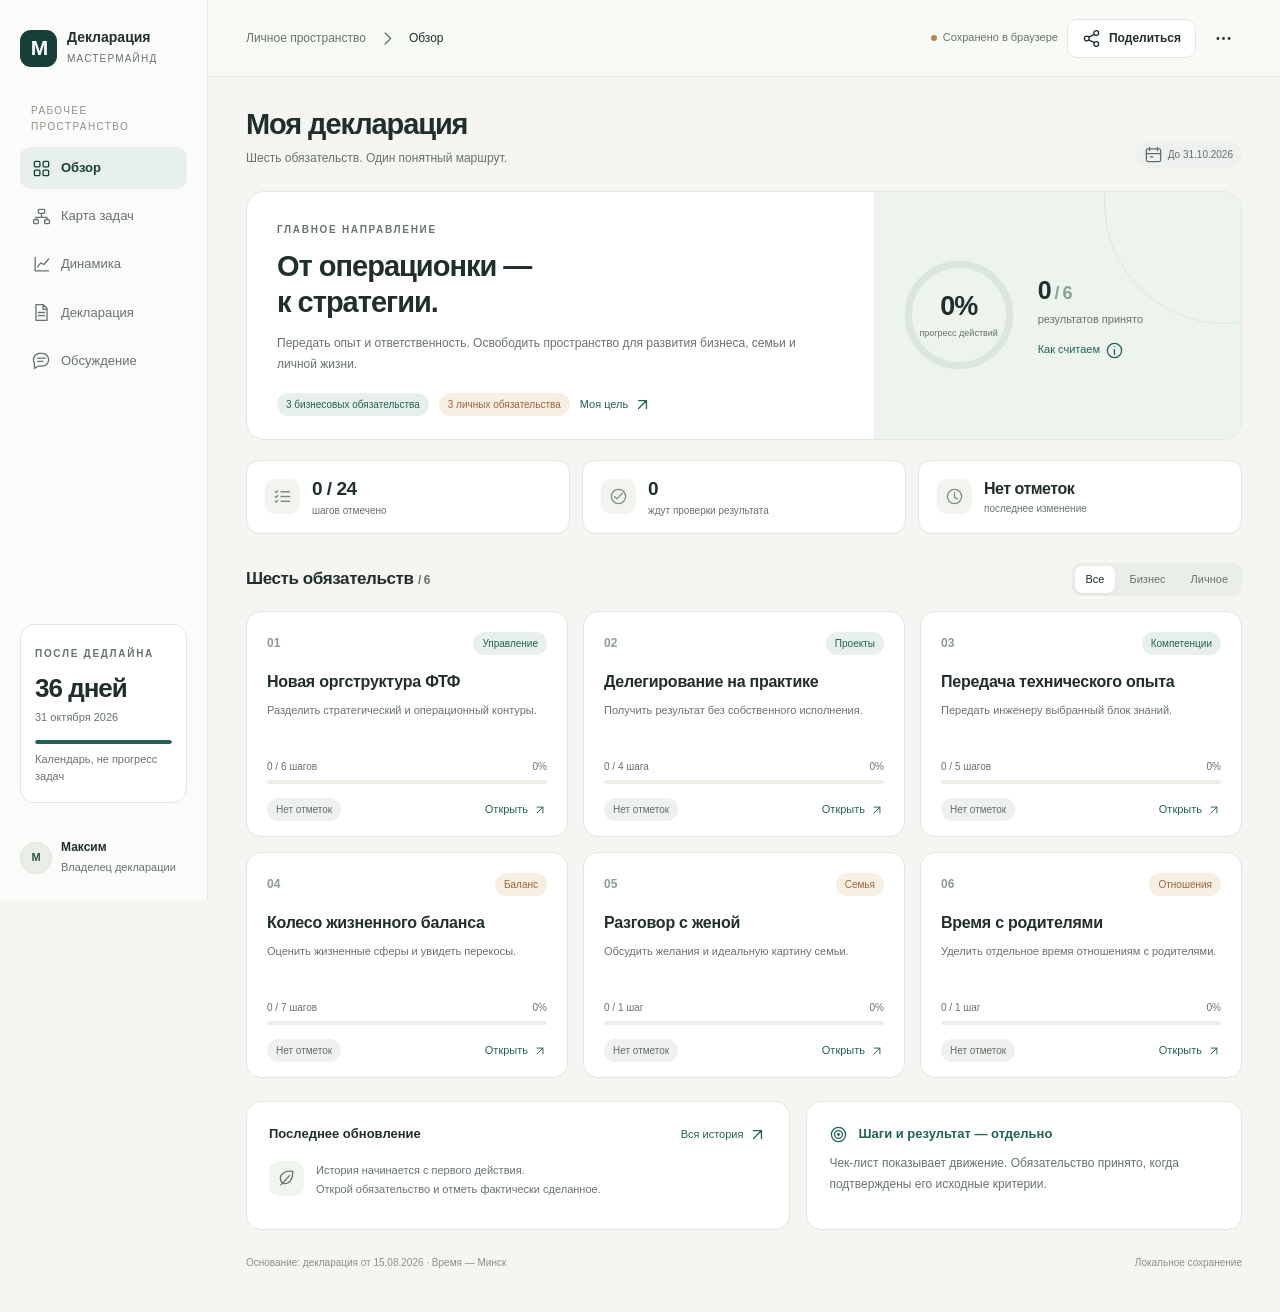
==== commit 11cac167: "Remove local version banner from dashboard" ====
--- a/docs/index.html
+++ b/docs/index.html
@@ -141,7 +141,7 @@
  function ring(n,label='прогресс действий'){const length=2*Math.PI*48;return `<div class="ring" role="img" aria-label="${pct(n)} — ${E(label)}"><svg viewBox="0 0 112 112"><circle class="track" cx="56" cy="56" r="48"/><circle class="meter" cx="56" cy="56" r="48" stroke-dasharray="${length}" stroke-dashoffset="${length*(1-n/100)}"/></svg><div class="ring-label"><strong>${pct(n)}</strong><span>${E(label)}</span></div></div>`;}
  function render(){
   if(!B)return;const m=stats(),days=C.daysLeft(D.deadline),countdown=days<0?`${Math.abs(days)} ${plural(days,'день','дня','дней')}`:days===0?'Сегодня':`${days} ${plural(days,'день','дня','дней')}`;
-  $('#app').innerHTML=`<div class="shell"><aside class="sidebar"><div class="brand"><span class="brand-mark">М</span><div><strong>Декларация</strong><span>МАСТЕРМАЙНД</span></div></div><div><p class="sidebar-label">РАБОЧЕЕ ПРОСТРАНСТВО</p><nav class="nav" aria-label="Разделы декларации">${navs.map(([id,ico,label])=>`<button type="button" data-view="${id}" class="${view===id?'active':''}" ${view===id?'aria-current="page"':''}>${icon(ico)}<span>${label}</span></button>`).join('')}</nav></div><div class="side-note"><span class="eyebrow">${days<0?'ПОСЛЕ ДЕДЛАЙНА':'ДО МАСТЕРМАЙНДА'}</span><div class="countdown mono">${countdown}</div><p class="tiny muted">31 октября 2026</p><div class="bar" style="margin-top:14px"><span style="width:${Math.max(0,Math.min(100,(77-days)/77*100))}%"></span></div><p class="tiny muted" style="margin-top:7px">Календарь, не прогресс задач</p></div><div class="side-person"><span class="avatar">${E(initials(B.user.name))}</span><div><div class="name">${E(B.user.name)}</div><span class="tiny muted">${own()?'Владелец декларации':'Участник мастермайнда'}</span></div></div></aside><div class="content"><header class="topbar"><div class="crumb"><span>Личное пространство</span>${icon('right')}<strong>${E(navs.find(n=>n[0]===view)[2])}</strong></div><div class="top-actions">${saveStatus()}${own()?btn('Поделиться','share','share'):btn('Обновить','refresh','refresh')}${ibtn('dots','menu','Действия и настройки')}</div></header><main id="main" tabindex="-1">${LOCAL?`<div class="local-banner">${icon('info')}<span><strong>Локальная версия.</strong> Отметки сохраняются только в этом браузере, без общей синхронизации.</span><button data-action="share">Как поделиться</button></div>`:''}<div class="view-panel">${view==='overview'?overview(m):view==='map'?mapView(m):view==='dynamics'?dynamics():view==='document'?documentView():discussionView()}</div><footer class="footer-note"><span>Основание: декларация от 15.08.2026 · Время — Минск</span><span>${LOCAL?'Локальное сохранение':`Совместный доступ · ${own()?'редактирование':'просмотр и комментарии'}`}</span></footer></main></div></div>`;
+  $('#app').innerHTML=`<div class="shell"><aside class="sidebar"><div class="brand"><span class="brand-mark">М</span><div><strong>Декларация</strong><span>МАСТЕРМАЙНД</span></div></div><div><p class="sidebar-label">РАБОЧЕЕ ПРОСТРАНСТВО</p><nav class="nav" aria-label="Разделы декларации">${navs.map(([id,ico,label])=>`<button type="button" data-view="${id}" class="${view===id?'active':''}" ${view===id?'aria-current="page"':''}>${icon(ico)}<span>${label}</span></button>`).join('')}</nav></div><div class="side-note"><span class="eyebrow">${days<0?'ПОСЛЕ ДЕДЛАЙНА':'ДО МАСТЕРМАЙНДА'}</span><div class="countdown mono">${countdown}</div><p class="tiny muted">31 октября 2026</p><div class="bar" style="margin-top:14px"><span style="width:${Math.max(0,Math.min(100,(77-days)/77*100))}%"></span></div><p class="tiny muted" style="margin-top:7px">Календарь, не прогресс задач</p></div><div class="side-person"><span class="avatar">${E(initials(B.user.name))}</span><div><div class="name">${E(B.user.name)}</div><span class="tiny muted">${own()?'Владелец декларации':'Участник мастермайнда'}</span></div></div></aside><div class="content"><header class="topbar"><div class="crumb"><span>Личное пространство</span>${icon('right')}<strong>${E(navs.find(n=>n[0]===view)[2])}</strong></div><div class="top-actions">${saveStatus()}${own()?btn('Поделиться','share','share'):btn('Обновить','refresh','refresh')}${ibtn('dots','menu','Действия и настройки')}</div></header><main id="main" tabindex="-1"><div class="view-panel">${view==='overview'?overview(m):view==='map'?mapView(m):view==='dynamics'?dynamics():view==='document'?documentView():discussionView()}</div><footer class="footer-note"><span>Основание: декларация от 15.08.2026 · Время — Минск</span><span>${LOCAL?'Локальное сохранение':`Совместный доступ · ${own()?'редактирование':'просмотр и комментарии'}`}</span></footer></main></div></div>`;
  }
  function heading(title,desc,extra=''){return `<div class="page-heading"><div><h1>${title}</h1><p>${desc}</p></div>${extra}</div>`;}
  function card(g,m){return `<article class="goal-card ${g.area}" data-card="${g.id}"><div class="goal-top"><span class="goal-number">${String(g.number).padStart(2,'0')}</span><span class="tag ${g.area}">${E(g.function)}</span></div><h3>${E(g.title)}</h3><p>${E(g.objective)}</p><div class="card-meter"><div class="meter-caption"><span>${m.done} / ${m.total} ${plural(m.total,'шаг','шага','шагов')}</span><span class="mono">${pct(m.percent)}</span></div><div class="bar" role="progressbar" aria-label="${E(g.title)}: шаги" aria-valuemin="0" aria-valuemax="100" aria-valuenow="${Math.round(m.percent)}"><span style="width:${m.percent}%"></span></div></div><div class="card-bottom"><span class="tag ${m.status}">${statusNames[m.status]}</span><button type="button" class="card-open" data-goal="${g.id}" aria-label="Открыть: ${E(g.title)}">Открыть ${icon('arrow')}</button></div></article>`;}
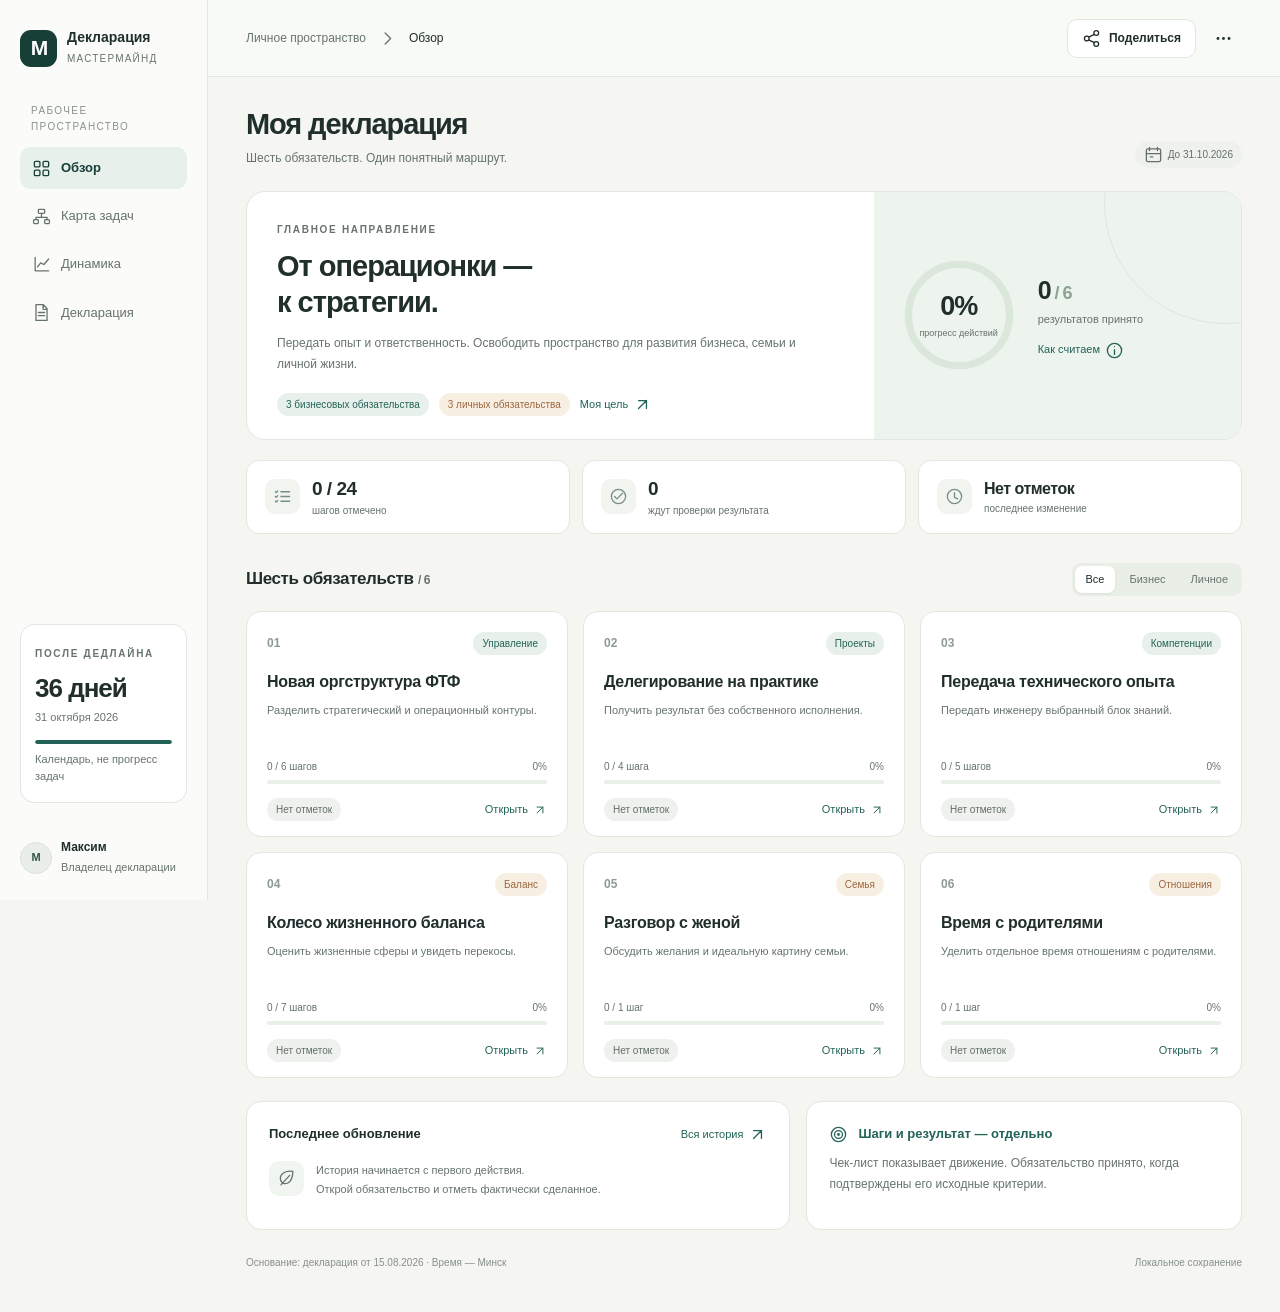
==== commit bb0e1c2f: "Remove discussions and header browser-save label" ====
--- a/docs/index.html
+++ b/docs/index.html
@@ -10,11 +10,11 @@
   <link rel="icon" href="data:image/svg+xml,%3Csvg xmlns='http://www.w3.org/2000/svg' viewBox='0 0 64 64'%3E%3Crect width='64' height='64' rx='18' fill='%231c4e45'/%3E%3Cpath d='M16 43V21l16 16 16-16v22' fill='none' stroke='%23fff' stroke-width='5' stroke-linejoin='round'/%3E%3C/svg%3E">
   <style>
 :root{--bg:#f5f6f2;--paper:#fff;--ink:#202e2c;--muted:#67736e;--line:#e1e7e1;--green:#236357;--green-dark:#173f38;--mint:#e8f0eb;--warm:#9b663e;--sand:#f8efe3;--red:#ad4540;--shadow:0 14px 46px #1a342018;--radius:19px;--font:Inter,-apple-system,BlinkMacSystemFont,"Segoe UI",Arial,sans-serif}
-*{box-sizing:border-box}html{scroll-behavior:smooth}body{margin:0;background:var(--bg);color:var(--ink);font-family:var(--font);font-size:14px;line-height:1.55;-webkit-font-smoothing:antialiased}button,input,textarea,select{font:inherit}button,a,input,textarea,select{-webkit-tap-highlight-color:transparent}button{cursor:pointer}button:disabled,input:disabled{cursor:default}a{color:var(--green)}button:focus-visible,a:focus-visible,input:focus-visible,textarea:focus-visible,summary:focus-visible{outline:3px solid #5a9f8e;outline-offset:3px}input,textarea,select{max-width:100%}h1,h2,h3,p{margin:0}button{color:inherit}button svg{flex:none}svg{display:block}a{text-underline-offset:3px}[hidden]{display:none!important}.skip{position:fixed;top:-60px;left:16px;background:var(--green);color:white;padding:10px;z-index:200}.skip:focus{top:10px}.muted{color:var(--muted)}.eyebrow{font-size:10px;font-weight:700;letter-spacing:1.7px;text-transform:uppercase;color:var(--muted)}.small{font-size:12px}.tiny{font-size:11px}.mono{font-variant-numeric:tabular-nums}.row{display:flex;align-items:center;gap:10px}.between{justify-content:space-between}.wrap{flex-wrap:wrap}.spacer{flex:1}.grow{flex:1;min-width:0}.icon{width:19px;height:19px;stroke:currentColor;stroke-width:1.65;fill:none;stroke-linecap:round;stroke-linejoin:round}.brand-mark{display:grid;place-items:center;width:37px;height:37px;background:var(--green-dark);color:white;font-size:21px;font-weight:650;border-radius:11px;letter-spacing:-2px}.shell{display:grid;grid-template-columns:208px minmax(0,1fr);min-height:100vh}.sidebar{height:100dvh;position:sticky;top:0;padding:29px 20px 22px;background:#fbfcf9;border-right:1px solid var(--line);display:flex;flex-direction:column;gap:35px}.brand{display:flex;align-items:center;gap:10px}.brand strong{display:block;font-size:14px;line-height:1.25}.brand span:not(.brand-mark){font-size:10px;color:var(--muted);letter-spacing:1.2px}.nav{display:flex;flex-direction:column;gap:6px}.nav button{display:flex;align-items:center;gap:10px;width:100%;padding:11px 12px;border:0;border-radius:11px;background:transparent;color:var(--muted);text-align:left;font-size:13px}.nav button:hover{background:#edf2ed}.nav button.active{color:var(--green-dark);background:var(--mint);font-weight:650}.sidebar-label{margin:0 11px 13px;font-size:10px;letter-spacing:1.4px;color:#89928c}.side-note{margin-top:auto;padding:17px 14px;border:1px solid var(--line);border-radius:14px;background:white}.side-note .countdown{font-size:26px;font-weight:600;line-height:1.25;margin:8px 0 4px;letter-spacing:-1px}.side-person{display:flex;align-items:center;gap:9px}.avatar{height:32px;width:32px;flex:none;background:#e9eee8;border:1px solid #dce4d9;color:#31534a;display:grid;place-items:center;font-size:11px;font-weight:650;border-radius:50%}.side-person .name{font-size:12px;font-weight:600}.content{min-width:0}.topbar{min-height:77px;display:flex;align-items:center;justify-content:space-between;gap:16px;padding:18px 38px;border-bottom:1px solid var(--line);background:#fbfcf97d}.crumb{font-size:12px;display:flex;gap:12px;align-items:center;color:var(--muted)}.crumb strong{font-weight:500;color:var(--ink)}.top-actions{display:flex;align-items:center;gap:9px}.btn{border:1px solid var(--line);border-radius:10px;padding:9px 14px;background:white;font-size:12px;font-weight:600;display:inline-flex;justify-content:center;align-items:center;gap:8px;line-height:1.5;transition:background .15s,transform .15s;min-height:38px;text-decoration:none}.btn:hover{background:#f0f5ef;border-color:#cbd9cf}.btn:active{transform:translateY(1px)}.btn.primary{background:var(--green);border-color:var(--green);color:white}.btn.primary:hover{background:var(--green-dark)}.btn.quiet{background:transparent;border-color:transparent;color:var(--muted)}.btn.danger{color:var(--red)}.btn:disabled{opacity:.55}.icon-btn{display:grid;place-items:center;padding:8px;min-height:36px;min-width:36px;border:1px solid transparent;border-radius:10px;background:transparent}.icon-btn:hover{background:var(--mint)}.status-save{display:flex;align-items:center;gap:6px;font-size:11px;color:var(--muted);white-space:nowrap}.dot{width:6px;height:6px;border-radius:50%;background:#6e9f79;display:inline-block;flex:none}.dot.local{background:#b3884a}.dot.error{background:var(--red)}main{padding:30px 38px 42px;max-width:1590px;margin:auto}.local-banner{display:flex;align-items:center;gap:8px;border:1px solid #e9dcbf;background:#fcf7ec;color:#86672f;border-radius:9px;padding:8px 12px;margin-bottom:23px;font-size:11px}.local-banner button{border:0;background:transparent;text-decoration:underline;color:inherit;margin-left:auto;font-size:11px;white-space:nowrap}.page-heading{display:flex;justify-content:space-between;align-items:flex-end;gap:16px;margin-bottom:23px}.page-heading h1{font-size:29px;letter-spacing:-1.1px;font-weight:600;line-height:1.22}.page-heading p{color:var(--muted);font-size:12px;margin-top:7px}.tag{display:inline-flex;align-items:center;gap:5px;border-radius:20px;padding:4px 9px;background:#eef1ed;color:#637069;font-size:10px;font-weight:500;white-space:nowrap;line-height:1.5}.tag.business{background:var(--mint);color:var(--green)}.tag.personal{background:var(--sand);color:var(--warm)}.tag.accepted{background:#e4f2e8;color:#246741}.tag.review{background:#fff1d9;color:#8c621d}.tag.active{background:#e8f0ee;color:#386c5d}.hero{display:grid;grid-template-columns:minmax(0,1.45fr) minmax(260px,.85fr);overflow:hidden;border:1px solid var(--line);border-radius:var(--radius);background:white;margin-bottom:20px}.hero-copy{padding:26px 30px 23px}.hero-copy h2{font-size:29px;font-weight:550;line-height:1.25;letter-spacing:-1px;margin:8px 0 13px}.hero-copy>p{color:var(--muted);font-size:12px;max-width:540px;line-height:1.7}.hero-copy .hero-foot{display:flex;gap:10px;align-items:center;flex-wrap:wrap;margin-top:19px}.hero-progress{padding:23px 26px;background:#edf3ed;display:flex;gap:20px;align-items:center;position:relative}.hero-progress:after{content:"";position:absolute;width:240px;height:240px;border:1px solid #dbe8dc;border-radius:50%;top:-110px;right:-105px;pointer-events:none}.ring{position:relative;flex:none;width:118px;height:118px}.ring svg{width:100%;height:100%;transform:rotate(-90deg)}.ring .track{fill:none;stroke:#dce7dc;stroke-width:7}.ring .meter{fill:none;stroke:var(--green);stroke-width:7;stroke-linecap:round;transition:stroke-dashoffset .55s ease}.ring-label{position:absolute;inset:0;display:flex;align-items:center;justify-content:center;flex-direction:column}.ring-label strong{font-size:27px;font-weight:600;line-height:1.2;letter-spacing:-1.2px}.ring-label span{font-size:9px;color:var(--muted);margin-top:4px}.progress-detail strong{font-size:25px;font-weight:550;letter-spacing:-1px}.progress-detail p{font-size:11px;color:var(--muted);margin-top:2px}.stats-line{display:grid;grid-template-columns:repeat(3,1fr);gap:12px;margin-bottom:29px}.stat{background:white;border:1px solid var(--line);border-radius:13px;padding:15px 18px;display:flex;align-items:center;gap:12px}.stat-icon{width:35px;height:35px;border-radius:10px;background:#f2f4ef;display:grid;place-items:center;color:#789083;flex:none}.stat strong{font-size:19px;font-weight:550;letter-spacing:-.5px;line-height:1.4}.stat p{font-size:10px;color:var(--muted)}.section-heading{display:flex;justify-content:space-between;align-items:center;gap:12px;margin:0 0 15px}.section-heading h2{font-size:17px;font-weight:600;letter-spacing:-.4px}.filters{display:flex;gap:3px;align-items:center;padding:3px;background:#e9eee7;border-radius:9px}.filters button{border:0;border-radius:7px;background:transparent;padding:5px 11px;font-size:11px;white-space:nowrap;color:var(--muted)}.filters button.active{background:white;color:var(--ink);box-shadow:0 1px 3px #23352210}.goals-grid{display:grid;grid-template-columns:repeat(3,minmax(0,1fr));gap:15px}.goal-card{display:flex;flex-direction:column;min-width:0;min-height:226px;background:white;border:1px solid var(--line);border-radius:15px;padding:20px 20px 15px;transition:transform .18s,box-shadow .18s,border-color .18s}.goal-card:hover{border-color:#b9cdc0;box-shadow:0 7px 22px #193b2210;transform:translateY(-2px)}.goal-number{font-size:12px;font-weight:600;color:#8e9b93}.goal-top{display:flex;align-items:center;justify-content:space-between;margin-bottom:16px}.goal-card h3{font-size:16px;line-height:1.35;letter-spacing:-.25px;font-weight:600;margin-bottom:8px}.goal-card p{font-size:11px;line-height:1.65;color:var(--muted);margin-bottom:20px;min-height:36px}.card-meter{margin-top:auto}.meter-caption{display:flex;justify-content:space-between;font-size:10px;color:var(--muted);margin-bottom:6px}.bar{height:4px;border-radius:8px;background:#eaf0e8;overflow:hidden}.bar>span{height:100%;display:block;border-radius:8px;background:var(--green);transition:width .45s}.goal-card.personal .bar>span{background:#b08155}.card-bottom{display:flex;align-items:center;justify-content:space-between;margin-top:14px;gap:8px}.card-open{background:transparent;border:0;color:var(--green);font-size:11px;display:flex;align-items:center;gap:5px;padding:3px 0}.card-open .icon{width:14px;height:14px}.lower-grid{display:grid;grid-template-columns:1.25fr 1fr;gap:16px;margin-top:23px}.panel{background:white;border:1px solid var(--line);border-radius:15px;padding:22px}.panel h3{font-size:13px;font-weight:600;margin-bottom:12px}.panel p{font-size:12px;color:var(--muted);line-height:1.7}.empty-inline{display:flex;align-items:flex-start;gap:12px;color:var(--muted);padding:8px 0}.empty-icon{display:grid;place-items:center;flex:none;width:35px;height:35px;border-radius:10px;background:#f1f5ef}.empty-inline p{font-size:11px}.footer-note{display:flex;justify-content:space-between;gap:18px;margin-top:25px;font-size:10px;color:#879189}.link-button{background:none;border:none;padding:0;color:var(--green);font-size:11px;display:inline-flex;align-items:center;gap:5px}.view-panel{animation:appear .2s ease} .empty-state{text-align:center;max-width:490px;margin:40px auto;padding:24px}.empty-state .empty-icon{margin:0 auto 16px;width:46px;height:46px}.empty-state h3{font-size:17px;font-weight:550;margin-bottom:8px}.empty-state p{font-size:12px;color:var(--muted)}.empty-state .btn{margin-top:20px}.badge-legend{display:flex;align-items:center;gap:16px;flex-wrap:wrap;font-size:11px;color:var(--muted);margin:20px 0 0}.badge-legend i{display:inline-block;height:8px;width:8px;border-radius:50%;margin-right:6px;background:var(--green)}.map-panel{padding:28px;background:#fbfcfa;border:1px solid var(--line);border-radius:20px}.map-root{background:var(--green-dark);border-radius:16px;color:#fff;text-align:center;padding:22px 25px;max-width:570px;margin:0 auto;position:relative;z-index:1}.map-root .eyebrow{color:#bed7ca;font-size:9px}.map-root h2{font-size:21px;letter-spacing:-.6px;font-weight:550;line-height:1.4;margin-top:7px}.map-root p{color:#c5d8cf;font-size:11px;margin-top:9px}.tree-columns{display:grid;grid-template-columns:1fr 1fr;gap:35px;position:relative;padding-top:46px}.tree-columns:before{content:"";position:absolute;top:0;left:50%;height:24px;border-left:1px solid #c7d7ca}.tree-columns:after{content:"";position:absolute;top:23px;left:25%;right:25%;border-top:1px solid #c7d7ca}.tree-branch{position:relative}.tree-branch:before{content:"";position:absolute;height:24px;top:-23px;left:50%;border-left:1px solid #c7d7ca}.branch-heading{display:flex;align-items:center;justify-content:space-between;border:1px solid #d2e0d4;background:#eaf2e9;border-radius:11px;padding:14px 18px;margin-bottom:15px;font-size:13px;font-weight:600}.branch-heading.personal{background:#f8efe5;border-color:#e9dcc8;color:#88613f}.map-node{background:white;display:flex;align-items:center;gap:13px;border:1px solid var(--line);border-radius:12px;padding:16px;text-align:left;width:100%;margin-bottom:12px;transition:transform .15s}.map-node:hover{transform:translateX(3px);border-color:#9fbcac}.map-node strong{display:block;font-size:12px;font-weight:600}.map-node small{display:block;color:var(--muted);font-size:10px;margin-top:4px}.node-progress{font-size:18px;letter-spacing:-.6px;flex:none;font-variant-numeric:tabular-nums;color:var(--green);width:47px;text-align:right}.chart-panel{padding:24px}.chart-svg{width:100%;height:auto;margin-top:20px;overflow:visible}.chart-svg text{fill:var(--muted);font-size:11px;font-family:var(--font)}.chart-empty{height:225px;display:flex;align-items:center;justify-content:center;text-align:center;border-radius:12px;margin-top:18px;background:repeating-linear-gradient(to top,#f6f8f4 0,#f6f8f4 1px,transparent 1px,transparent 48px)}.chart-empty p{max-width:360px;font-size:12px;color:var(--muted)}.timeline{list-style:none;padding:0;margin:16px 0 0}.timeline li{padding:0 0 22px 24px;margin-left:5px;border-left:1px solid #dbe5db;position:relative}.timeline li:before{content:"";position:absolute;left:-4px;top:6px;width:7px;height:7px;border-radius:50%;background:#699e7a;border:2px solid white;box-sizing:content-box}.timeline li:last-child{border:0;padding-bottom:0}.timeline time{font-size:10px;color:var(--muted)}.timeline p{font-size:12px;margin:4px 0;color:var(--ink)}.timeline small{font-size:10px;color:var(--muted)}.document{max-width:840px;margin:0 auto;background:white;border:1px solid var(--line);border-radius:17px;padding:37px 42px}.document h2{font-size:28px;letter-spacing:-.9px;margin:8px 0 19px}.document h3{font-size:15px;margin:27px 0 11px}.document p,.document li{font-size:13px;line-height:1.8}.document ol{padding-left:22px}.document li{padding-left:4px;margin:10px 0}.doc-line{border-top:1px solid var(--line);margin-top:25px;padding-top:20px;display:grid;grid-template-columns:1fr 1fr;gap:22px}.doc-line strong{display:block;font-size:14px;margin-top:4px}.document .source{font-size:10px;color:var(--muted);border-top:1px solid var(--line);padding-top:15px;margin-top:27px}.comment-composer{background:#f5f8f3;border:1px solid var(--line);padding:17px;border-radius:12px}.comment-composer textarea{margin:0 0 10px;min-height:83px}.comments{display:flex;flex-direction:column;gap:16px;margin-top:22px}.comment{display:flex;gap:11px}.comment .avatar{width:28px;height:28px;font-size:10px}.comment .meta{display:flex;flex-wrap:wrap;gap:8px;align-items:center;font-size:11px}.comment .meta strong{font-weight:600}.comment .meta time{font-size:10px;color:var(--muted)}.comment p{white-space:pre-wrap;font-size:12px;margin-top:5px;color:var(--ink);overflow-wrap:anywhere}.comment .topic{display:block;margin-top:5px;font-size:10px;color:var(--green)}.discussion-layout{display:grid;grid-template-columns:minmax(0,1fr) 260px;gap:18px}.discussion-side p{font-size:12px;margin-bottom:16px}.backdrop{position:fixed;inset:0;background:#18302855;backdrop-filter:blur(3px);z-index:50;animation:appear .15s ease}.drawer{position:fixed;right:0;top:0;bottom:0;width:560px;max-width:100%;background:#fff;box-shadow:-20px 0 60px #192e2122;z-index:51;display:flex;flex-direction:column;animation:slide .2s ease}.drawer-head{padding:24px 25px 0;background:white;flex:none}.drawer-head h2{font-size:23px;letter-spacing:-.75px;font-weight:600;margin:15px 0 9px;line-height:1.3}.drawer-head>p{color:var(--muted);font-size:12px;line-height:1.7}.drawer-tabs{display:flex;border-bottom:1px solid var(--line);margin-top:17px;gap:22px}.drawer-tabs button{border:0;border-bottom:2px solid transparent;background:transparent;padding:10px 0;color:var(--muted);font-size:12px}.drawer-tabs button.active{color:var(--green);border-bottom-color:var(--green);font-weight:600}.drawer-body{padding:22px 25px 30px;overflow:auto;flex:1;min-height:0;overscroll-behavior:contain}.drawer-foot{padding:12px 25px;border-top:1px solid var(--line);font-size:10px;display:flex;align-items:center;justify-content:space-between;gap:10px;background:#fafcf8}.source-details{background:#f5f7f2;border-radius:10px;padding:12px 14px;margin-bottom:20px}.source-details summary{font-size:11px;font-weight:600;color:var(--muted);cursor:pointer}.source-details p{font-size:12px;color:var(--muted);margin-top:9px;line-height:1.7}.subsection-label{font-size:11px;font-weight:600;margin:15px 0 12px;display:flex;align-items:center;justify-content:space-between}.check-list{list-style:none;margin:0;padding:0}.check-row{display:flex;gap:11px;align-items:flex-start;padding:14px 0;border-bottom:1px solid #edf0eb}.check-row:last-child{border-bottom:0}.check-row input[type=checkbox]{width:19px;height:19px;margin:2px 0 0;accent-color:var(--green);flex:none;cursor:pointer}.check-content{flex:1;min-width:0}.check-content label{font-size:12px;line-height:1.65;display:block;cursor:pointer}.check-row.done .check-content label{color:#708279}.check-row.done .check-content .step-label{text-decoration:line-through;text-decoration-color:#bccfc1}.date-control{display:flex;align-items:center;gap:7px;margin-top:9px}.date-control input{padding:2px 5px;font-size:10px;border:1px solid #e1e7de;border-radius:5px;color:#647568;background:#fafcf8;width:124px;height:24px}.date-control .overdue{color:var(--red)}.date-control small{font-size:9px;color:var(--muted)}.criterion-box{padding:14px 16px;border:1px solid #d4e4d7;background:#f7faf5;border-radius:12px;margin-bottom:20px}.criterion-box .check-row{border-color:#e1e9dd}.criterion-box .check-content label{font-size:12px}.notice{border:1px solid #e1e7dd;background:#f5f8f2;border-radius:10px;padding:12px 14px;font-size:11px;color:#65725f;line-height:1.7;margin-bottom:16px}.notice.warning{background:#fcf5e8;border-color:#eddfc3;color:#8b6a3d}.notice.success{background:#edf7ee;border-color:#d2e6d6;color:#3f7650}.field{margin-bottom:16px}.field label{font-size:11px;font-weight:600;display:block;margin-bottom:6px}.field small{display:block;font-size:10px;color:var(--muted);margin-top:6px}input[type=text],input[type=password],input[type=url],textarea,select{width:100%;border:1px solid #d7e1d6;border-radius:9px;padding:10px 12px;background:#fff;color:var(--ink);font-size:12px}textarea{resize:vertical;min-height:104px;line-height:1.7}input::placeholder,textarea::placeholder{color:#a0aaa2}.modal{position:fixed;z-index:52;top:50%;left:50%;transform:translate(-50%,-50%);max-height:90dvh;width:520px;max-width:calc(100% - 30px);overflow:auto;background:white;border-radius:20px;padding:28px;box-shadow:var(--shadow);animation:appear .15s ease}.modal.wide{width:790px}.modal-head{display:flex;justify-content:space-between;align-items:center;gap:15px;margin-bottom:15px}.modal-head h2{font-size:21px;letter-spacing:-.5px;font-weight:600}.modal>p{font-size:12px;color:var(--muted);line-height:1.8;margin-bottom:20px}.modal-actions{display:flex;flex-wrap:wrap;justify-content:flex-end;gap:8px;margin-top:20px}.member-row{display:flex;align-items:center;justify-content:space-between;padding:10px 0;border-bottom:1px solid var(--line);gap:10px;font-size:12px}.member-row small{font-size:10px;color:var(--muted);display:block}.invite-result{padding:13px;border:1px dashed #b5cdb9;border-radius:10px;background:#f2f8ef;overflow-wrap:anywhere;font-size:11px;margin:12px 0}.wheel-layout{display:grid;grid-template-columns:1fr 1fr;gap:20px}.radar{width:100%;height:auto;max-width:350px;margin:auto}.radar text{font-family:var(--font);font-size:10px;fill:var(--muted)}.wheel-field{display:grid;grid-template-columns:1fr 56px;gap:12px;align-items:center;margin:10px 0}.wheel-field label{font-size:12px}.wheel-field input{width:56px;border:1px solid #d7e1d6;border-radius:7px;padding:6px;text-align:center;font-size:12px;background:#fafcf8}.wheel-scale{font-size:10px;color:var(--muted);margin-top:11px}.loading{display:flex;align-items:center;justify-content:center;gap:15px;min-height:70vh;color:var(--muted)}.loading p{font-size:13px}.auth-wrap{min-height:100dvh;display:grid;grid-template-columns:1.05fr 1fr}.auth-story{padding:60px max(40px,8vw);background:var(--green-dark);color:#fff;display:flex;flex-direction:column;justify-content:center;position:relative;overflow:hidden}.auth-story .eyebrow{color:#a7c7b8}.auth-story h1{font-size:44px;line-height:1.16;letter-spacing:-1.7px;font-weight:550;margin:24px 0}.auth-story>p{max-width:430px;font-size:14px;color:#c6d9cb;line-height:1.85}.auth-story .brand-mark{background:#ffffff14;border:1px solid #ffffff25;width:44px;height:44px}.auth-story:after{content:"";position:absolute;bottom:-300px;right:-200px;width:650px;height:650px;border:1px solid #ffffff13;border-radius:50%;pointer-events:none}.auth-card{padding:50px 45px;display:flex;align-items:center;justify-content:center}.auth-card form{width:100%;max-width:340px}.auth-card h2{font-size:25px;letter-spacing:-.8px;margin-bottom:8px;font-weight:600}.auth-card p{font-size:12px;color:var(--muted);margin-bottom:25px}.auth-card .btn{width:100%;margin-top:6px}.error-msg{color:var(--red);font-size:12px;padding:10px 0;min-height:18px}.auth-note{font-size:10px!important;margin-top:19px!important}.toast{position:fixed;bottom:25px;left:50%;transform:translate(-50%,20px);background:#203e34;color:#fff;padding:11px 18px;border-radius:11px;font-size:12px;opacity:0;pointer-events:none;z-index:100;max-width:min(620px,90vw);box-shadow:var(--shadow);transition:opacity .2s,transform .2s}.toast.visible{opacity:1;transform:translate(-50%,0)}.toast.error{background:#7f3936}.menu-grid{display:grid;gap:8px}.menu-grid .btn{justify-content:flex-start}.inline-divider{height:1px;background:var(--line);margin:20px 0}.report-text{min-height:310px;font-size:11px;white-space:pre-wrap}.privacy-label{display:flex;align-items:center;gap:6px;font-size:10px;color:var(--muted);margin:13px 0}.privacy-label .icon{width:14px;height:14px}.legal-method{font-size:11px;color:var(--muted);line-height:1.8}.active-pill{height:6px;width:6px;background:var(--green);border-radius:50%;display:inline-block}.pulse-once{animation:pulse .5s ease}.access-empty{margin-top:15px;padding:15px;text-align:center;font-size:12px;color:var(--muted);background:#f5f8f2;border-radius:10px}@keyframes appear{from{opacity:0}to{opacity:1}}@keyframes slide{from{transform:translateX(25px);opacity:0}to{transform:translateX(0);opacity:1}}@keyframes pulse{50%{box-shadow:0 0 0 7px #23635716}}
+*{box-sizing:border-box}html{scroll-behavior:smooth}body{margin:0;background:var(--bg);color:var(--ink);font-family:var(--font);font-size:14px;line-height:1.55;-webkit-font-smoothing:antialiased}button,input,textarea,select{font:inherit}button,a,input,textarea,select{-webkit-tap-highlight-color:transparent}button{cursor:pointer}button:disabled,input:disabled{cursor:default}a{color:var(--green)}button:focus-visible,a:focus-visible,input:focus-visible,textarea:focus-visible,summary:focus-visible{outline:3px solid #5a9f8e;outline-offset:3px}input,textarea,select{max-width:100%}h1,h2,h3,p{margin:0}button{color:inherit}button svg{flex:none}svg{display:block}a{text-underline-offset:3px}[hidden]{display:none!important}.skip{position:fixed;top:-60px;left:16px;background:var(--green);color:white;padding:10px;z-index:200}.skip:focus{top:10px}.muted{color:var(--muted)}.eyebrow{font-size:10px;font-weight:700;letter-spacing:1.7px;text-transform:uppercase;color:var(--muted)}.small{font-size:12px}.tiny{font-size:11px}.mono{font-variant-numeric:tabular-nums}.row{display:flex;align-items:center;gap:10px}.between{justify-content:space-between}.wrap{flex-wrap:wrap}.spacer{flex:1}.grow{flex:1;min-width:0}.icon{width:19px;height:19px;stroke:currentColor;stroke-width:1.65;fill:none;stroke-linecap:round;stroke-linejoin:round}.brand-mark{display:grid;place-items:center;width:37px;height:37px;background:var(--green-dark);color:white;font-size:21px;font-weight:650;border-radius:11px;letter-spacing:-2px}.shell{display:grid;grid-template-columns:208px minmax(0,1fr);min-height:100vh}.sidebar{height:100dvh;position:sticky;top:0;padding:29px 20px 22px;background:#fbfcf9;border-right:1px solid var(--line);display:flex;flex-direction:column;gap:35px}.brand{display:flex;align-items:center;gap:10px}.brand strong{display:block;font-size:14px;line-height:1.25}.brand span:not(.brand-mark){font-size:10px;color:var(--muted);letter-spacing:1.2px}.nav{display:flex;flex-direction:column;gap:6px}.nav button{display:flex;align-items:center;gap:10px;width:100%;padding:11px 12px;border:0;border-radius:11px;background:transparent;color:var(--muted);text-align:left;font-size:13px}.nav button:hover{background:#edf2ed}.nav button.active{color:var(--green-dark);background:var(--mint);font-weight:650}.sidebar-label{margin:0 11px 13px;font-size:10px;letter-spacing:1.4px;color:#89928c}.side-note{margin-top:auto;padding:17px 14px;border:1px solid var(--line);border-radius:14px;background:white}.side-note .countdown{font-size:26px;font-weight:600;line-height:1.25;margin:8px 0 4px;letter-spacing:-1px}.side-person{display:flex;align-items:center;gap:9px}.avatar{height:32px;width:32px;flex:none;background:#e9eee8;border:1px solid #dce4d9;color:#31534a;display:grid;place-items:center;font-size:11px;font-weight:650;border-radius:50%}.side-person .name{font-size:12px;font-weight:600}.content{min-width:0}.topbar{min-height:77px;display:flex;align-items:center;justify-content:space-between;gap:16px;padding:18px 38px;border-bottom:1px solid var(--line);background:#fbfcf97d}.crumb{font-size:12px;display:flex;gap:12px;align-items:center;color:var(--muted)}.crumb strong{font-weight:500;color:var(--ink)}.top-actions{display:flex;align-items:center;gap:9px}.btn{border:1px solid var(--line);border-radius:10px;padding:9px 14px;background:white;font-size:12px;font-weight:600;display:inline-flex;justify-content:center;align-items:center;gap:8px;line-height:1.5;transition:background .15s,transform .15s;min-height:38px;text-decoration:none}.btn:hover{background:#f0f5ef;border-color:#cbd9cf}.btn:active{transform:translateY(1px)}.btn.primary{background:var(--green);border-color:var(--green);color:white}.btn.primary:hover{background:var(--green-dark)}.btn.quiet{background:transparent;border-color:transparent;color:var(--muted)}.btn.danger{color:var(--red)}.btn:disabled{opacity:.55}.icon-btn{display:grid;place-items:center;padding:8px;min-height:36px;min-width:36px;border:1px solid transparent;border-radius:10px;background:transparent}.icon-btn:hover{background:var(--mint)}.status-save{display:flex;align-items:center;gap:6px;font-size:11px;color:var(--muted);white-space:nowrap}.dot{width:6px;height:6px;border-radius:50%;background:#6e9f79;display:inline-block;flex:none}.dot.local{background:#b3884a}.dot.error{background:var(--red)}main{padding:30px 38px 42px;max-width:1590px;margin:auto}.local-banner{display:flex;align-items:center;gap:8px;border:1px solid #e9dcbf;background:#fcf7ec;color:#86672f;border-radius:9px;padding:8px 12px;margin-bottom:23px;font-size:11px}.local-banner button{border:0;background:transparent;text-decoration:underline;color:inherit;margin-left:auto;font-size:11px;white-space:nowrap}.page-heading{display:flex;justify-content:space-between;align-items:flex-end;gap:16px;margin-bottom:23px}.page-heading h1{font-size:29px;letter-spacing:-1.1px;font-weight:600;line-height:1.22}.page-heading p{color:var(--muted);font-size:12px;margin-top:7px}.tag{display:inline-flex;align-items:center;gap:5px;border-radius:20px;padding:4px 9px;background:#eef1ed;color:#637069;font-size:10px;font-weight:500;white-space:nowrap;line-height:1.5}.tag.business{background:var(--mint);color:var(--green)}.tag.personal{background:var(--sand);color:var(--warm)}.tag.accepted{background:#e4f2e8;color:#246741}.tag.review{background:#fff1d9;color:#8c621d}.tag.active{background:#e8f0ee;color:#386c5d}.hero{display:grid;grid-template-columns:minmax(0,1.45fr) minmax(260px,.85fr);overflow:hidden;border:1px solid var(--line);border-radius:var(--radius);background:white;margin-bottom:20px}.hero-copy{padding:26px 30px 23px}.hero-copy h2{font-size:29px;font-weight:550;line-height:1.25;letter-spacing:-1px;margin:8px 0 13px}.hero-copy>p{color:var(--muted);font-size:12px;max-width:540px;line-height:1.7}.hero-copy .hero-foot{display:flex;gap:10px;align-items:center;flex-wrap:wrap;margin-top:19px}.hero-progress{padding:23px 26px;background:#edf3ed;display:flex;gap:20px;align-items:center;position:relative}.hero-progress:after{content:"";position:absolute;width:240px;height:240px;border:1px solid #dbe8dc;border-radius:50%;top:-110px;right:-105px;pointer-events:none}.ring{position:relative;flex:none;width:118px;height:118px}.ring svg{width:100%;height:100%;transform:rotate(-90deg)}.ring .track{fill:none;stroke:#dce7dc;stroke-width:7}.ring .meter{fill:none;stroke:var(--green);stroke-width:7;stroke-linecap:round;transition:stroke-dashoffset .55s ease}.ring-label{position:absolute;inset:0;display:flex;align-items:center;justify-content:center;flex-direction:column}.ring-label strong{font-size:27px;font-weight:600;line-height:1.2;letter-spacing:-1.2px}.ring-label span{font-size:9px;color:var(--muted);margin-top:4px}.progress-detail strong{font-size:25px;font-weight:550;letter-spacing:-1px}.progress-detail p{font-size:11px;color:var(--muted);margin-top:2px}.stats-line{display:grid;grid-template-columns:repeat(3,1fr);gap:12px;margin-bottom:29px}.stat{background:white;border:1px solid var(--line);border-radius:13px;padding:15px 18px;display:flex;align-items:center;gap:12px}.stat-icon{width:35px;height:35px;border-radius:10px;background:#f2f4ef;display:grid;place-items:center;color:#789083;flex:none}.stat strong{font-size:19px;font-weight:550;letter-spacing:-.5px;line-height:1.4}.stat p{font-size:10px;color:var(--muted)}.section-heading{display:flex;justify-content:space-between;align-items:center;gap:12px;margin:0 0 15px}.section-heading h2{font-size:17px;font-weight:600;letter-spacing:-.4px}.filters{display:flex;gap:3px;align-items:center;padding:3px;background:#e9eee7;border-radius:9px}.filters button{border:0;border-radius:7px;background:transparent;padding:5px 11px;font-size:11px;white-space:nowrap;color:var(--muted)}.filters button.active{background:white;color:var(--ink);box-shadow:0 1px 3px #23352210}.goals-grid{display:grid;grid-template-columns:repeat(3,minmax(0,1fr));gap:15px}.goal-card{display:flex;flex-direction:column;min-width:0;min-height:226px;background:white;border:1px solid var(--line);border-radius:15px;padding:20px 20px 15px;transition:transform .18s,box-shadow .18s,border-color .18s}.goal-card:hover{border-color:#b9cdc0;box-shadow:0 7px 22px #193b2210;transform:translateY(-2px)}.goal-number{font-size:12px;font-weight:600;color:#8e9b93}.goal-top{display:flex;align-items:center;justify-content:space-between;margin-bottom:16px}.goal-card h3{font-size:16px;line-height:1.35;letter-spacing:-.25px;font-weight:600;margin-bottom:8px}.goal-card p{font-size:11px;line-height:1.65;color:var(--muted);margin-bottom:20px;min-height:36px}.card-meter{margin-top:auto}.meter-caption{display:flex;justify-content:space-between;font-size:10px;color:var(--muted);margin-bottom:6px}.bar{height:4px;border-radius:8px;background:#eaf0e8;overflow:hidden}.bar>span{height:100%;display:block;border-radius:8px;background:var(--green);transition:width .45s}.goal-card.personal .bar>span{background:#b08155}.card-bottom{display:flex;align-items:center;justify-content:space-between;margin-top:14px;gap:8px}.card-open{background:transparent;border:0;color:var(--green);font-size:11px;display:flex;align-items:center;gap:5px;padding:3px 0}.card-open .icon{width:14px;height:14px}.lower-grid{display:grid;grid-template-columns:1.25fr 1fr;gap:16px;margin-top:23px}.panel{background:white;border:1px solid var(--line);border-radius:15px;padding:22px}.panel h3{font-size:13px;font-weight:600;margin-bottom:12px}.panel p{font-size:12px;color:var(--muted);line-height:1.7}.empty-inline{display:flex;align-items:flex-start;gap:12px;color:var(--muted);padding:8px 0}.empty-icon{display:grid;place-items:center;flex:none;width:35px;height:35px;border-radius:10px;background:#f1f5ef}.empty-inline p{font-size:11px}.footer-note{display:flex;justify-content:space-between;gap:18px;margin-top:25px;font-size:10px;color:#879189}.link-button{background:none;border:none;padding:0;color:var(--green);font-size:11px;display:inline-flex;align-items:center;gap:5px}.view-panel{animation:appear .2s ease} .empty-state{text-align:center;max-width:490px;margin:40px auto;padding:24px}.empty-state .empty-icon{margin:0 auto 16px;width:46px;height:46px}.empty-state h3{font-size:17px;font-weight:550;margin-bottom:8px}.empty-state p{font-size:12px;color:var(--muted)}.empty-state .btn{margin-top:20px}.badge-legend{display:flex;align-items:center;gap:16px;flex-wrap:wrap;font-size:11px;color:var(--muted);margin:20px 0 0}.badge-legend i{display:inline-block;height:8px;width:8px;border-radius:50%;margin-right:6px;background:var(--green)}.map-panel{padding:28px;background:#fbfcfa;border:1px solid var(--line);border-radius:20px}.map-root{background:var(--green-dark);border-radius:16px;color:#fff;text-align:center;padding:22px 25px;max-width:570px;margin:0 auto;position:relative;z-index:1}.map-root .eyebrow{color:#bed7ca;font-size:9px}.map-root h2{font-size:21px;letter-spacing:-.6px;font-weight:550;line-height:1.4;margin-top:7px}.map-root p{color:#c5d8cf;font-size:11px;margin-top:9px}.tree-columns{display:grid;grid-template-columns:1fr 1fr;gap:35px;position:relative;padding-top:46px}.tree-columns:before{content:"";position:absolute;top:0;left:50%;height:24px;border-left:1px solid #c7d7ca}.tree-columns:after{content:"";position:absolute;top:23px;left:25%;right:25%;border-top:1px solid #c7d7ca}.tree-branch{position:relative}.tree-branch:before{content:"";position:absolute;height:24px;top:-23px;left:50%;border-left:1px solid #c7d7ca}.branch-heading{display:flex;align-items:center;justify-content:space-between;border:1px solid #d2e0d4;background:#eaf2e9;border-radius:11px;padding:14px 18px;margin-bottom:15px;font-size:13px;font-weight:600}.branch-heading.personal{background:#f8efe5;border-color:#e9dcc8;color:#88613f}.map-node{background:white;display:flex;align-items:center;gap:13px;border:1px solid var(--line);border-radius:12px;padding:16px;text-align:left;width:100%;margin-bottom:12px;transition:transform .15s}.map-node:hover{transform:translateX(3px);border-color:#9fbcac}.map-node strong{display:block;font-size:12px;font-weight:600}.map-node small{display:block;color:var(--muted);font-size:10px;margin-top:4px}.node-progress{font-size:18px;letter-spacing:-.6px;flex:none;font-variant-numeric:tabular-nums;color:var(--green);width:47px;text-align:right}.chart-panel{padding:24px}.chart-svg{width:100%;height:auto;margin-top:20px;overflow:visible}.chart-svg text{fill:var(--muted);font-size:11px;font-family:var(--font)}.chart-empty{height:225px;display:flex;align-items:center;justify-content:center;text-align:center;border-radius:12px;margin-top:18px;background:repeating-linear-gradient(to top,#f6f8f4 0,#f6f8f4 1px,transparent 1px,transparent 48px)}.chart-empty p{max-width:360px;font-size:12px;color:var(--muted)}.timeline{list-style:none;padding:0;margin:16px 0 0}.timeline li{padding:0 0 22px 24px;margin-left:5px;border-left:1px solid #dbe5db;position:relative}.timeline li:before{content:"";position:absolute;left:-4px;top:6px;width:7px;height:7px;border-radius:50%;background:#699e7a;border:2px solid white;box-sizing:content-box}.timeline li:last-child{border:0;padding-bottom:0}.timeline time{font-size:10px;color:var(--muted)}.timeline p{font-size:12px;margin:4px 0;color:var(--ink)}.timeline small{font-size:10px;color:var(--muted)}.document{max-width:840px;margin:0 auto;background:white;border:1px solid var(--line);border-radius:17px;padding:37px 42px}.document h2{font-size:28px;letter-spacing:-.9px;margin:8px 0 19px}.document h3{font-size:15px;margin:27px 0 11px}.document p,.document li{font-size:13px;line-height:1.8}.document ol{padding-left:22px}.document li{padding-left:4px;margin:10px 0}.doc-line{border-top:1px solid var(--line);margin-top:25px;padding-top:20px;display:grid;grid-template-columns:1fr 1fr;gap:22px}.doc-line strong{display:block;font-size:14px;margin-top:4px}.document .source{font-size:10px;color:var(--muted);border-top:1px solid var(--line);padding-top:15px;margin-top:27px}.backdrop{position:fixed;inset:0;background:#18302855;backdrop-filter:blur(3px);z-index:50;animation:appear .15s ease}.drawer{position:fixed;right:0;top:0;bottom:0;width:560px;max-width:100%;background:#fff;box-shadow:-20px 0 60px #192e2122;z-index:51;display:flex;flex-direction:column;animation:slide .2s ease}.drawer-head{padding:24px 25px 0;background:white;flex:none}.drawer-head h2{font-size:23px;letter-spacing:-.75px;font-weight:600;margin:15px 0 9px;line-height:1.3}.drawer-head>p{color:var(--muted);font-size:12px;line-height:1.7}.drawer-tabs{display:flex;border-bottom:1px solid var(--line);margin-top:17px;gap:22px}.drawer-tabs button{border:0;border-bottom:2px solid transparent;background:transparent;padding:10px 0;color:var(--muted);font-size:12px}.drawer-tabs button.active{color:var(--green);border-bottom-color:var(--green);font-weight:600}.drawer-body{padding:22px 25px 30px;overflow:auto;flex:1;min-height:0;overscroll-behavior:contain}.drawer-foot{padding:12px 25px;border-top:1px solid var(--line);font-size:10px;display:flex;align-items:center;justify-content:space-between;gap:10px;background:#fafcf8}.source-details{background:#f5f7f2;border-radius:10px;padding:12px 14px;margin-bottom:20px}.source-details summary{font-size:11px;font-weight:600;color:var(--muted);cursor:pointer}.source-details p{font-size:12px;color:var(--muted);margin-top:9px;line-height:1.7}.subsection-label{font-size:11px;font-weight:600;margin:15px 0 12px;display:flex;align-items:center;justify-content:space-between}.check-list{list-style:none;margin:0;padding:0}.check-row{display:flex;gap:11px;align-items:flex-start;padding:14px 0;border-bottom:1px solid #edf0eb}.check-row:last-child{border-bottom:0}.check-row input[type=checkbox]{width:19px;height:19px;margin:2px 0 0;accent-color:var(--green);flex:none;cursor:pointer}.check-content{flex:1;min-width:0}.check-content label{font-size:12px;line-height:1.65;display:block;cursor:pointer}.check-row.done .check-content label{color:#708279}.check-row.done .check-content .step-label{text-decoration:line-through;text-decoration-color:#bccfc1}.date-control{display:flex;align-items:center;gap:7px;margin-top:9px}.date-control input{padding:2px 5px;font-size:10px;border:1px solid #e1e7de;border-radius:5px;color:#647568;background:#fafcf8;width:124px;height:24px}.date-control .overdue{color:var(--red)}.date-control small{font-size:9px;color:var(--muted)}.criterion-box{padding:14px 16px;border:1px solid #d4e4d7;background:#f7faf5;border-radius:12px;margin-bottom:20px}.criterion-box .check-row{border-color:#e1e9dd}.criterion-box .check-content label{font-size:12px}.notice{border:1px solid #e1e7dd;background:#f5f8f2;border-radius:10px;padding:12px 14px;font-size:11px;color:#65725f;line-height:1.7;margin-bottom:16px}.notice.warning{background:#fcf5e8;border-color:#eddfc3;color:#8b6a3d}.notice.success{background:#edf7ee;border-color:#d2e6d6;color:#3f7650}.field{margin-bottom:16px}.field label{font-size:11px;font-weight:600;display:block;margin-bottom:6px}.field small{display:block;font-size:10px;color:var(--muted);margin-top:6px}input[type=text],input[type=password],input[type=url],textarea,select{width:100%;border:1px solid #d7e1d6;border-radius:9px;padding:10px 12px;background:#fff;color:var(--ink);font-size:12px}textarea{resize:vertical;min-height:104px;line-height:1.7}input::placeholder,textarea::placeholder{color:#a0aaa2}.modal{position:fixed;z-index:52;top:50%;left:50%;transform:translate(-50%,-50%);max-height:90dvh;width:520px;max-width:calc(100% - 30px);overflow:auto;background:white;border-radius:20px;padding:28px;box-shadow:var(--shadow);animation:appear .15s ease}.modal.wide{width:790px}.modal-head{display:flex;justify-content:space-between;align-items:center;gap:15px;margin-bottom:15px}.modal-head h2{font-size:21px;letter-spacing:-.5px;font-weight:600}.modal>p{font-size:12px;color:var(--muted);line-height:1.8;margin-bottom:20px}.modal-actions{display:flex;flex-wrap:wrap;justify-content:flex-end;gap:8px;margin-top:20px}.member-row{display:flex;align-items:center;justify-content:space-between;padding:10px 0;border-bottom:1px solid var(--line);gap:10px;font-size:12px}.member-row small{font-size:10px;color:var(--muted);display:block}.invite-result{padding:13px;border:1px dashed #b5cdb9;border-radius:10px;background:#f2f8ef;overflow-wrap:anywhere;font-size:11px;margin:12px 0}.wheel-layout{display:grid;grid-template-columns:1fr 1fr;gap:20px}.radar{width:100%;height:auto;max-width:350px;margin:auto}.radar text{font-family:var(--font);font-size:10px;fill:var(--muted)}.wheel-field{display:grid;grid-template-columns:1fr 56px;gap:12px;align-items:center;margin:10px 0}.wheel-field label{font-size:12px}.wheel-field input{width:56px;border:1px solid #d7e1d6;border-radius:7px;padding:6px;text-align:center;font-size:12px;background:#fafcf8}.wheel-scale{font-size:10px;color:var(--muted);margin-top:11px}.loading{display:flex;align-items:center;justify-content:center;gap:15px;min-height:70vh;color:var(--muted)}.loading p{font-size:13px}.auth-wrap{min-height:100dvh;display:grid;grid-template-columns:1.05fr 1fr}.auth-story{padding:60px max(40px,8vw);background:var(--green-dark);color:#fff;display:flex;flex-direction:column;justify-content:center;position:relative;overflow:hidden}.auth-story .eyebrow{color:#a7c7b8}.auth-story h1{font-size:44px;line-height:1.16;letter-spacing:-1.7px;font-weight:550;margin:24px 0}.auth-story>p{max-width:430px;font-size:14px;color:#c6d9cb;line-height:1.85}.auth-story .brand-mark{background:#ffffff14;border:1px solid #ffffff25;width:44px;height:44px}.auth-story:after{content:"";position:absolute;bottom:-300px;right:-200px;width:650px;height:650px;border:1px solid #ffffff13;border-radius:50%;pointer-events:none}.auth-card{padding:50px 45px;display:flex;align-items:center;justify-content:center}.auth-card form{width:100%;max-width:340px}.auth-card h2{font-size:25px;letter-spacing:-.8px;margin-bottom:8px;font-weight:600}.auth-card p{font-size:12px;color:var(--muted);margin-bottom:25px}.auth-card .btn{width:100%;margin-top:6px}.error-msg{color:var(--red);font-size:12px;padding:10px 0;min-height:18px}.auth-note{font-size:10px!important;margin-top:19px!important}.toast{position:fixed;bottom:25px;left:50%;transform:translate(-50%,20px);background:#203e34;color:#fff;padding:11px 18px;border-radius:11px;font-size:12px;opacity:0;pointer-events:none;z-index:100;max-width:min(620px,90vw);box-shadow:var(--shadow);transition:opacity .2s,transform .2s}.toast.visible{opacity:1;transform:translate(-50%,0)}.toast.error{background:#7f3936}.menu-grid{display:grid;gap:8px}.menu-grid .btn{justify-content:flex-start}.inline-divider{height:1px;background:var(--line);margin:20px 0}.report-text{min-height:310px;font-size:11px;white-space:pre-wrap}.privacy-label{display:flex;align-items:center;gap:6px;font-size:10px;color:var(--muted);margin:13px 0}.privacy-label .icon{width:14px;height:14px}.legal-method{font-size:11px;color:var(--muted);line-height:1.8}.active-pill{height:6px;width:6px;background:var(--green);border-radius:50%;display:inline-block}.pulse-once{animation:pulse .5s ease}.access-empty{margin-top:15px;padding:15px;text-align:center;font-size:12px;color:var(--muted);background:#f5f8f2;border-radius:10px}@keyframes appear{from{opacity:0}to{opacity:1}}@keyframes slide{from{transform:translateX(25px);opacity:0}to{transform:translateX(0);opacity:1}}@keyframes pulse{50%{box-shadow:0 0 0 7px #23635716}}
 @media(min-width:1600px){main{padding:38px 50px}.topbar{padding-left:50px;padding-right:50px}.goal-card{min-height:249px}.goal-card h3{font-size:18px}.goal-card p{font-size:12px}}
 @media(max-width:1200px){.shell{grid-template-columns:180px minmax(0,1fr)}.sidebar{padding:26px 13px}.topbar{padding:17px 24px}main{padding:25px 24px}.hero-progress{padding:22px 18px;gap:12px}.ring{width:102px;height:102px}.hero-copy{padding:24px}.hero-copy h2{font-size:26px}.goal-card{padding:17px 16px 13px}.status-save{font-size:10px}.crumb{font-size:11px}.hero{grid-template-columns:1.35fr .9fr}.goals-grid{gap:12px}.card-bottom .tag{font-size:9px;padding:3px 6px}}
-@media(max-width:1020px){.status-save{display:none}.hero{grid-template-columns:1fr}.hero-progress{border-top:1px solid #e1eadd;justify-content:space-between;padding:15px 25px}.hero-progress .ring{width:86px;height:86px}.ring-label strong{font-size:23px}.hero-progress .progress-detail{margin-right:auto}.hero-copy h2 br{display:none}.goals-grid{grid-template-columns:repeat(2,minmax(0,1fr))}.stat{padding:12px;gap:8px}.stat strong{font-size:16px}.stat-icon{width:28px;height:28px}.lower-grid{grid-template-columns:1fr}.discussion-layout{grid-template-columns:1fr}.discussion-side{display:none}.tree-columns{gap:20px}.map-panel{padding:22px}.document{padding:30px}}
-@media(max-width:720px){body{font-size:13px}.shell{display:block}.sidebar{height:auto;position:sticky;top:0;z-index:20;display:block;padding:0;background:#fbfcf9;border-right:0;border-bottom:1px solid var(--line)}.sidebar .brand,.sidebar-label,.side-note,.side-person{display:none}.nav{flex-direction:row;padding:6px 10px;justify-content:space-between;overflow:auto;gap:1px}.nav button{width:auto;flex:1;flex-direction:column;gap:3px;padding:8px 6px;font-size:9px;border-radius:8px;white-space:nowrap}.nav button .icon{height:18px;width:18px}.topbar{padding:12px 17px;min-height:62px}.crumb span,.crumb .icon{display:none}.crumb strong{font-size:11px}.btn{font-size:11px;padding:8px 11px;min-height:36px}.top-actions{gap:5px}.icon-btn{padding:5px}.top-actions .btn .icon{width:15px;height:15px}main{padding:19px 17px 32px}.local-banner{font-size:10px;padding:8px 10px;line-height:1.55;align-items:flex-start;margin-bottom:20px}.local-banner .icon{width:14px;height:14px;margin-top:2px}.local-banner button{display:none}.page-heading{margin-bottom:18px}.page-heading h1{font-size:25px}.page-heading p{font-size:11px}.page-heading>.tag{display:none}.hero{border-radius:15px;margin-bottom:13px}.hero-copy{padding:20px}.hero-copy h2{font-size:27px;margin-top:8px}.hero-copy>p{font-size:11px}.hero-foot{margin-top:14px!important}.hero-progress{padding:14px 20px}.stats-line{gap:7px;margin-bottom:22px}.stat{padding:12px 9px;display:block}.stat-icon{display:none}.stat strong{font-size:15px;letter-spacing:-.4px}.stat p{font-size:9px;margin-top:2px}.section-heading{align-items:flex-start;flex-direction:column;gap:12px}.section-heading h2{font-size:16px}.filters{align-self:stretch;display:flex}.filters button{flex:1}.goals-grid{gap:11px}.goal-card{min-height:240px;padding:14px 13px 12px}.goal-top{margin-bottom:13px}.goal-card h3{font-size:14px}.goal-card p{font-size:10px;margin-bottom:17px}.goal-card .tag{font-size:9px;padding:3px 6px}.goal-number{font-size:11px}.card-bottom{align-items:flex-start;gap:6px;flex-direction:column;margin-top:10px}.card-open{font-size:10px}.meter-caption{font-size:9px}.panel{padding:18px}.lower-grid{margin-top:17px;gap:12px}.footer-note{flex-direction:column;gap:6px;font-size:9px;margin-top:19px}.drawer{width:100%}.drawer-head{padding:20px 20px 0}.drawer-head h2{font-size:23px}.drawer-body{padding:18px 20px 25px}.drawer-foot{padding:12px 20px}.drawer-tabs{margin-top:12px}.tree-columns{gap:13px}.map-panel{padding:16px 12px}.map-root{padding:20px 15px}.map-root h2{font-size:18px}.map-node{padding:12px 10px;gap:7px;align-items:flex-start}.map-node strong{font-size:11px}.map-node small{font-size:9px}.map-node>.goal-number{display:none}.node-progress{font-size:14px;width:33px}.branch-heading{font-size:11px;padding:11px 10px;flex-wrap:wrap;gap:3px}.branch-heading span:last-child{font-size:10px}.document{padding:25px 20px}.document h2{font-size:25px}.document p,.document li{font-size:12px}.document .doc-line{grid-template-columns:1fr;gap:15px}.modal{padding:23px 20px;max-width:calc(100% - 24px);max-height:93dvh}.modal-head h2{font-size:20px}.wheel-layout{grid-template-columns:1fr}.radar{max-width:260px}.wheel-field{margin:8px 0}.wheel-layout{gap:4px}.auth-wrap{display:block}.auth-story{padding:30px 25px}.auth-story h1{font-size:30px;margin:15px 0}.auth-story>p{display:none}.auth-story .brand-mark{height:34px;width:34px}.auth-card{padding:30px 25px}.chart-panel{padding:19px 14px}.chart-svg text{font-size:12px}.chart-empty{height:170px}.toast{bottom:18px;font-size:11px}.comment-composer{padding:13px}.section-heading .btn{align-self:flex-end}.badge-legend{font-size:10px;gap:10px}}
+@media(max-width:1020px){.status-save{display:none}.hero{grid-template-columns:1fr}.hero-progress{border-top:1px solid #e1eadd;justify-content:space-between;padding:15px 25px}.hero-progress .ring{width:86px;height:86px}.ring-label strong{font-size:23px}.hero-progress .progress-detail{margin-right:auto}.hero-copy h2 br{display:none}.goals-grid{grid-template-columns:repeat(2,minmax(0,1fr))}.stat{padding:12px;gap:8px}.stat strong{font-size:16px}.stat-icon{width:28px;height:28px}.lower-grid{grid-template-columns:1fr}.tree-columns{gap:20px}.map-panel{padding:22px}.document{padding:30px}}
+@media(max-width:720px){body{font-size:13px}.shell{display:block}.sidebar{height:auto;position:sticky;top:0;z-index:20;display:block;padding:0;background:#fbfcf9;border-right:0;border-bottom:1px solid var(--line)}.sidebar .brand,.sidebar-label,.side-note,.side-person{display:none}.nav{flex-direction:row;padding:6px 10px;justify-content:space-between;overflow:auto;gap:1px}.nav button{width:auto;flex:1;flex-direction:column;gap:3px;padding:8px 6px;font-size:9px;border-radius:8px;white-space:nowrap}.nav button .icon{height:18px;width:18px}.topbar{padding:12px 17px;min-height:62px}.crumb span,.crumb .icon{display:none}.crumb strong{font-size:11px}.btn{font-size:11px;padding:8px 11px;min-height:36px}.top-actions{gap:5px}.icon-btn{padding:5px}.top-actions .btn .icon{width:15px;height:15px}main{padding:19px 17px 32px}.local-banner{font-size:10px;padding:8px 10px;line-height:1.55;align-items:flex-start;margin-bottom:20px}.local-banner .icon{width:14px;height:14px;margin-top:2px}.local-banner button{display:none}.page-heading{margin-bottom:18px}.page-heading h1{font-size:25px}.page-heading p{font-size:11px}.page-heading>.tag{display:none}.hero{border-radius:15px;margin-bottom:13px}.hero-copy{padding:20px}.hero-copy h2{font-size:27px;margin-top:8px}.hero-copy>p{font-size:11px}.hero-foot{margin-top:14px!important}.hero-progress{padding:14px 20px}.stats-line{gap:7px;margin-bottom:22px}.stat{padding:12px 9px;display:block}.stat-icon{display:none}.stat strong{font-size:15px;letter-spacing:-.4px}.stat p{font-size:9px;margin-top:2px}.section-heading{align-items:flex-start;flex-direction:column;gap:12px}.section-heading h2{font-size:16px}.filters{align-self:stretch;display:flex}.filters button{flex:1}.goals-grid{gap:11px}.goal-card{min-height:240px;padding:14px 13px 12px}.goal-top{margin-bottom:13px}.goal-card h3{font-size:14px}.goal-card p{font-size:10px;margin-bottom:17px}.goal-card .tag{font-size:9px;padding:3px 6px}.goal-number{font-size:11px}.card-bottom{align-items:flex-start;gap:6px;flex-direction:column;margin-top:10px}.card-open{font-size:10px}.meter-caption{font-size:9px}.panel{padding:18px}.lower-grid{margin-top:17px;gap:12px}.footer-note{flex-direction:column;gap:6px;font-size:9px;margin-top:19px}.drawer{width:100%}.drawer-head{padding:20px 20px 0}.drawer-head h2{font-size:23px}.drawer-body{padding:18px 20px 25px}.drawer-foot{padding:12px 20px}.drawer-tabs{margin-top:12px}.tree-columns{gap:13px}.map-panel{padding:16px 12px}.map-root{padding:20px 15px}.map-root h2{font-size:18px}.map-node{padding:12px 10px;gap:7px;align-items:flex-start}.map-node strong{font-size:11px}.map-node small{font-size:9px}.map-node>.goal-number{display:none}.node-progress{font-size:14px;width:33px}.branch-heading{font-size:11px;padding:11px 10px;flex-wrap:wrap;gap:3px}.branch-heading span:last-child{font-size:10px}.document{padding:25px 20px}.document h2{font-size:25px}.document p,.document li{font-size:12px}.document .doc-line{grid-template-columns:1fr;gap:15px}.modal{padding:23px 20px;max-width:calc(100% - 24px);max-height:93dvh}.modal-head h2{font-size:20px}.wheel-layout{grid-template-columns:1fr}.radar{max-width:260px}.wheel-field{margin:8px 0}.wheel-layout{gap:4px}.auth-wrap{display:block}.auth-story{padding:30px 25px}.auth-story h1{font-size:30px;margin:15px 0}.auth-story>p{display:none}.auth-story .brand-mark{height:34px;width:34px}.auth-card{padding:30px 25px}.chart-panel{padding:19px 14px}.chart-svg text{font-size:12px}.chart-empty{height:170px}.toast{bottom:18px;font-size:11px}.section-heading .btn{align-self:flex-end}.badge-legend{font-size:10px;gap:10px}}
 @media(max-width:365px){.goals-grid{grid-template-columns:1fr}.goal-card{min-height:220px}.tree-columns{grid-template-columns:1fr;padding-top:20px}.tree-columns:before,.tree-columns:after,.tree-branch:before{display:none}.card-bottom{flex-direction:row}.hero-copy h2{font-size:24px}.topbar .crumb{display:none}.topbar{justify-content:flex-end}}
 @media(prefers-reduced-motion:reduce){*,*:before,*:after{animation:none!important;transition:none!important;scroll-behavior:auto!important}}
 @media print{body{background:white}.sidebar,.topbar,.local-banner,.page-heading,.footer-note,#overlay,#toast,.skip,.print-hide{display:none!important}.shell{display:block}main{padding:0;max-width:none}.document{border:0;border-radius:0;max-width:none;padding:0;font-size:11px}.document h2{font-size:20px}.document p,.document li{font-size:11px;line-height:1.5}.document h3{margin-top:16px}.document li{margin:6px 0}.document .source{margin-top:15px}.doc-line{margin-top:15px;padding-top:12px}h3{break-after:avoid}li{break-inside:avoid}@page{size:A4;margin:18mm}}
@@ -64,9 +64,9 @@
  const KEY='declaration:2026-10-31:v1';
  const $=s=>document.querySelector(s);
  const clone=o=>JSON.parse(JSON.stringify(o));
- const iconPaths={grid:'<rect x="3" y="3" width="7" height="7" rx="1.5"/><rect x="14" y="3" width="7" height="7" rx="1.5"/><rect x="3" y="14" width="7" height="7" rx="1.5"/><rect x="14" y="14" width="7" height="7" rx="1.5"/>',map:'<rect x="8" y="3" width="8" height="5" rx="1"/><path d="M12 8v5M5 13h14M5 13v3m14-3v3"/><rect x="2" y="16" width="6" height="5" rx="1"/><rect x="16" y="16" width="6" height="5" rx="1"/>',chart:'<path d="M4 3v17h17M7 15l4-5 4 2 6-7"/>',file:'<path d="M14 2H5v20h14V7zM14 2v6h5M8 12h8m-8 4h8"/>',chat:'<path d="M21 11a8 8 0 0 1-8 8H8l-5 3v-7a8 8 0 0 1 6-12h4a8 8 0 0 1 8 8Z"/><path d="M7 9h10M7 13h7"/>',arrow:'<path d="M7 17 17 7M7 7h10v10"/>',right:'<path d="m9 5 7 7-7 7"/>',share:'<circle cx="18" cy="5" r="3"/><circle cx="6" cy="12" r="3"/><circle cx="18" cy="19" r="3"/><path d="m9 10 6-3m-6 7 6 3"/>',dots:'<circle cx="5" cy="12" r="1"/><circle cx="12" cy="12" r="1"/><circle cx="19" cy="12" r="1"/>',calendar:'<rect x="3" y="5" width="18" height="16" rx="2"/><path d="M7 3v4m10-4v4M3 11h18m-13 4h3"/>',check:'<path d="m5 12 4 4L19 6"/>',circlecheck:'<circle cx="12" cy="12" r="9"/><path d="m7 12 3 3 7-7"/>',list:'<path d="m3 6 1 1 2-2m-3 7 1 1 2-2m-3 7 1 1 2-2M10 6h11m-11 6h11m-11 6h11"/>',lock:'<rect x="5" y="10" width="14" height="11" rx="2"/><path d="M8 10V7a4 4 0 0 1 8 0v3m-4 5v2"/>',close:'<path d="m6 6 12 12M6 18 18 6"/>',clock:'<circle cx="12" cy="12" r="9"/><path d="M12 7v6l4 2"/>',info:'<circle cx="12" cy="12" r="9"/><path d="M12 11v6m0-10h.01"/>',download:'<path d="M12 3v12m-5-5 5 5 5-5M4 15v6h16v-6"/>',upload:'<path d="M12 17V5m-5 5 5-5 5 5M4 17v4h16v-4"/>',copy:'<rect x="8" y="8" width="13" height="13" rx="2"/><path d="M16 8V3H3v13h5"/>',logout:'<path d="M9 3H3v18h6m4-9h8m-4-4 4 4-4 4"/>',print:'<path d="M6 8V3h12v5M6 17H3V8h18v9h-3M6 14h12v7H6z"/>',leaf:'<path d="M20 3C9 1 2 8 5 15c3 7 15 4 15-12ZM5 20 16 8"/>',target:'<circle cx="12" cy="12" r="9"/><circle cx="12" cy="12" r="5"/><circle cx="12" cy="12" r="1"/>',refresh:'<path d="M20 5v5h-5M4 19v-5h5M5 8a8 8 0 0 1 13-4l2 6M4 14l2 6a8 8 0 0 0 13-4"/>'};
+ const iconPaths={grid:'<rect x="3" y="3" width="7" height="7" rx="1.5"/><rect x="14" y="3" width="7" height="7" rx="1.5"/><rect x="3" y="14" width="7" height="7" rx="1.5"/><rect x="14" y="14" width="7" height="7" rx="1.5"/>',map:'<rect x="8" y="3" width="8" height="5" rx="1"/><path d="M12 8v5M5 13h14M5 13v3m14-3v3"/><rect x="2" y="16" width="6" height="5" rx="1"/><rect x="16" y="16" width="6" height="5" rx="1"/>',chart:'<path d="M4 3v17h17M7 15l4-5 4 2 6-7"/>',file:'<path d="M14 2H5v20h14V7zM14 2v6h5M8 12h8m-8 4h8"/>',arrow:'<path d="M7 17 17 7M7 7h10v10"/>',right:'<path d="m9 5 7 7-7 7"/>',share:'<circle cx="18" cy="5" r="3"/><circle cx="6" cy="12" r="3"/><circle cx="18" cy="19" r="3"/><path d="m9 10 6-3m-6 7 6 3"/>',dots:'<circle cx="5" cy="12" r="1"/><circle cx="12" cy="12" r="1"/><circle cx="19" cy="12" r="1"/>',calendar:'<rect x="3" y="5" width="18" height="16" rx="2"/><path d="M7 3v4m10-4v4M3 11h18m-13 4h3"/>',check:'<path d="m5 12 4 4L19 6"/>',circlecheck:'<circle cx="12" cy="12" r="9"/><path d="m7 12 3 3 7-7"/>',list:'<path d="m3 6 1 1 2-2m-3 7 1 1 2-2m-3 7 1 1 2-2M10 6h11m-11 6h11m-11 6h11"/>',lock:'<rect x="5" y="10" width="14" height="11" rx="2"/><path d="M8 10V7a4 4 0 0 1 8 0v3m-4 5v2"/>',close:'<path d="m6 6 12 12M6 18 18 6"/>',clock:'<circle cx="12" cy="12" r="9"/><path d="M12 7v6l4 2"/>',info:'<circle cx="12" cy="12" r="9"/><path d="M12 11v6m0-10h.01"/>',download:'<path d="M12 3v12m-5-5 5 5 5-5M4 15v6h16v-6"/>',upload:'<path d="M12 17V5m-5 5 5-5 5 5M4 17v4h16v-4"/>',copy:'<rect x="8" y="8" width="13" height="13" rx="2"/><path d="M16 8V3H3v13h5"/>',logout:'<path d="M9 3H3v18h6m4-9h8m-4-4 4 4-4 4"/>',print:'<path d="M6 8V3h12v5M6 17H3V8h18v9h-3M6 14h12v7H6z"/>',leaf:'<path d="M20 3C9 1 2 8 5 15c3 7 15 4 15-12ZM5 20 16 8"/>',target:'<circle cx="12" cy="12" r="9"/><circle cx="12" cy="12" r="5"/><circle cx="12" cy="12" r="1"/>',refresh:'<path d="M20 5v5h-5M4 19v-5h5M5 8a8 8 0 0 1 13-4l2 6M4 14l2 6a8 8 0 0 0 13-4"/>'};
  const icon=n=>`<svg class="icon" viewBox="0 0 24 24" aria-hidden="true">${iconPaths[n]||iconPaths.target}</svg>`;
- const navs=[['overview','grid','Обзор'],['map','map','Карта задач'],['dynamics','chart','Динамика'],['document','file','Декларация'],['discussion','chat','Обсуждение']];
+ const navs=[['overview','grid','Обзор'],['map','map','Карта задач'],['dynamics','chart','Динамика'],['document','file','Декларация']];
  let B=null,D=null,csrf=null,view='overview',filter='all',drawer=null,modal=null,inviteToken=null;
  let saving=false,sync='saved',lastSync=null,storageError=false,dirty=false,returnFocus=null;
  const statusNames={empty:'Нет отметок',active:'В работе',review:'Проверить результат',accepted:'Результат принят'};
@@ -141,7 +141,7 @@
  function ring(n,label='прогресс действий'){const length=2*Math.PI*48;return `<div class="ring" role="img" aria-label="${pct(n)} — ${E(label)}"><svg viewBox="0 0 112 112"><circle class="track" cx="56" cy="56" r="48"/><circle class="meter" cx="56" cy="56" r="48" stroke-dasharray="${length}" stroke-dashoffset="${length*(1-n/100)}"/></svg><div class="ring-label"><strong>${pct(n)}</strong><span>${E(label)}</span></div></div>`;}
  function render(){
   if(!B)return;const m=stats(),days=C.daysLeft(D.deadline),countdown=days<0?`${Math.abs(days)} ${plural(days,'день','дня','дней')}`:days===0?'Сегодня':`${days} ${plural(days,'день','дня','дней')}`;
-  $('#app').innerHTML=`<div class="shell"><aside class="sidebar"><div class="brand"><span class="brand-mark">М</span><div><strong>Декларация</strong><span>МАСТЕРМАЙНД</span></div></div><div><p class="sidebar-label">РАБОЧЕЕ ПРОСТРАНСТВО</p><nav class="nav" aria-label="Разделы декларации">${navs.map(([id,ico,label])=>`<button type="button" data-view="${id}" class="${view===id?'active':''}" ${view===id?'aria-current="page"':''}>${icon(ico)}<span>${label}</span></button>`).join('')}</nav></div><div class="side-note"><span class="eyebrow">${days<0?'ПОСЛЕ ДЕДЛАЙНА':'ДО МАСТЕРМАЙНДА'}</span><div class="countdown mono">${countdown}</div><p class="tiny muted">31 октября 2026</p><div class="bar" style="margin-top:14px"><span style="width:${Math.max(0,Math.min(100,(77-days)/77*100))}%"></span></div><p class="tiny muted" style="margin-top:7px">Календарь, не прогресс задач</p></div><div class="side-person"><span class="avatar">${E(initials(B.user.name))}</span><div><div class="name">${E(B.user.name)}</div><span class="tiny muted">${own()?'Владелец декларации':'Участник мастермайнда'}</span></div></div></aside><div class="content"><header class="topbar"><div class="crumb"><span>Личное пространство</span>${icon('right')}<strong>${E(navs.find(n=>n[0]===view)[2])}</strong></div><div class="top-actions">${saveStatus()}${own()?btn('Поделиться','share','share'):btn('Обновить','refresh','refresh')}${ibtn('dots','menu','Действия и настройки')}</div></header><main id="main" tabindex="-1"><div class="view-panel">${view==='overview'?overview(m):view==='map'?mapView(m):view==='dynamics'?dynamics():view==='document'?documentView():discussionView()}</div><footer class="footer-note"><span>Основание: декларация от 15.08.2026 · Время — Минск</span><span>${LOCAL?'Локальное сохранение':`Совместный доступ · ${own()?'редактирование':'просмотр и комментарии'}`}</span></footer></main></div></div>`;
+  $('#app').innerHTML=`<div class="shell"><aside class="sidebar"><div class="brand"><span class="brand-mark">М</span><div><strong>Декларация</strong><span>МАСТЕРМАЙНД</span></div></div><div><p class="sidebar-label">РАБОЧЕЕ ПРОСТРАНСТВО</p><nav class="nav" aria-label="Разделы декларации">${navs.map(([id,ico,label])=>`<button type="button" data-view="${id}" class="${view===id?'active':''}" ${view===id?'aria-current="page"':''}>${icon(ico)}<span>${label}</span></button>`).join('')}</nav></div><div class="side-note"><span class="eyebrow">${days<0?'ПОСЛЕ ДЕДЛАЙНА':'ДО МАСТЕРМАЙНДА'}</span><div class="countdown mono">${countdown}</div><p class="tiny muted">31 октября 2026</p><div class="bar" style="margin-top:14px"><span style="width:${Math.max(0,Math.min(100,(77-days)/77*100))}%"></span></div><p class="tiny muted" style="margin-top:7px">Календарь, не прогресс задач</p></div><div class="side-person"><span class="avatar">${E(initials(B.user.name))}</span><div><div class="name">${E(B.user.name)}</div><span class="tiny muted">${own()?'Владелец декларации':'Участник мастермайнда'}</span></div></div></aside><div class="content"><header class="topbar"><div class="crumb"><span>Личное пространство</span>${icon('right')}<strong>${E(navs.find(n=>n[0]===view)[2])}</strong></div><div class="top-actions">${own()?btn('Поделиться','share','share'):btn('Обновить','refresh','refresh')}${ibtn('dots','menu','Действия и настройки')}</div></header><main id="main" tabindex="-1"><div class="view-panel">${view==='overview'?overview(m):view==='map'?mapView(m):view==='dynamics'?dynamics():view==='document'?documentView():overview(m)}</div><footer class="footer-note"><span>Основание: декларация от 15.08.2026 · Время — Минск</span><span>${LOCAL?'Локальное сохранение':`Совместный доступ · ${own()?'редактирование':'просмотр'}`}</span></footer></main></div></div>`;
  }
  function heading(title,desc,extra=''){return `<div class="page-heading"><div><h1>${title}</h1><p>${desc}</p></div>${extra}</div>`;}
  function card(g,m){return `<article class="goal-card ${g.area}" data-card="${g.id}"><div class="goal-top"><span class="goal-number">${String(g.number).padStart(2,'0')}</span><span class="tag ${g.area}">${E(g.function)}</span></div><h3>${E(g.title)}</h3><p>${E(g.objective)}</p><div class="card-meter"><div class="meter-caption"><span>${m.done} / ${m.total} ${plural(m.total,'шаг','шага','шагов')}</span><span class="mono">${pct(m.percent)}</span></div><div class="bar" role="progressbar" aria-label="${E(g.title)}: шаги" aria-valuemin="0" aria-valuemax="100" aria-valuenow="${Math.round(m.percent)}"><span style="width:${m.percent}%"></span></div></div><div class="card-bottom"><span class="tag ${m.status}">${statusNames[m.status]}</span><button type="button" class="card-open" data-goal="${g.id}" aria-label="Открыть: ${E(g.title)}">Открыть ${icon('arrow')}</button></div></article>`;}
@@ -161,9 +161,6 @@
  }
  function dynamics(){const m=stats();return `${heading('Динамика выполнения','Только сохранённые изменения. Отмена отметки тоже остаётся в истории.')}<section class="panel chart-panel"><div class="row between"><div><span class="eyebrow">ПРОГРЕСС ДЕЙСТВИЙ</span><h2 class="mono" style="font-size:29px;font-weight:550;margin-top:4px">${pct(m.progress)}</h2></div><span class="tag business">Принято ${m.completed} / 6</span></div>${progressChart()}</section><section class="panel" style="margin-top:19px"><div class="row between"><h3 style="margin:0">Журнал изменений</h3><span class="tiny muted">${B.history.length?`Последние ${Math.min(B.history.length,50)} записей`:'История пока пуста'}</span></div>${B.history.length?`<ol class="timeline">${B.history.slice(-50).reverse().map(ev=>`<li><time>${fmtDate(ev.at,true)}</time>${ev.detail.map(t=>`<p>${E(t)}</p>`).join('')}<small>${E(ev.actor)} · действия ${pct(ev.metrics.progress)} · принято ${ev.metrics.completed}/6</small></li>`).join('')}</ol>`:`<div class="empty-inline" style="margin-top:15px"><span class="empty-icon">${icon('clock')}</span><p>Первая отметка создаст первую запись.<br>Дата подписания не считается датой начала фактической работы.</p></div>`}</section>`;}
  function documentView(){return `${heading('Исходная декларация','Содержание подписанного документа отделено от рабочего чек-листа.',btn('Печать','print','print'))}<article class="document"><span class="eyebrow">ПОДПИСАНО 15 АВГУСТА 2026</span><h2>Декларация</h2><p>Я, <strong>${E(D.author)}</strong>,<br><strong>обязуюсь к следующему Мастермайнду «31» октября 2026 г.:</strong></p><ol>${D.goals.map(g=>`<li>${E(g.statement)}</li>`).join('')}</ol><h3>Я делаю это для того, чтобы</h3><p>${E(D.purpose)}</p><h3>Критерием выполнения обязательств будет</h3><ol>${D.goals.map(g=>`<li>${g.criteria.map(c=>E(c.text)).join(' ')}</li>`).join('')}</ol><div class="doc-line"><div><span class="tiny muted">Цена слова при невыполнении</span><strong>${E(D.price)}</strong></div><div><span class="tiny muted">Награда себе в случае успеха</span><strong>${E(D.reward)}</strong></div></div><p class="source">${E(D.source)} Это текстовая версия для отслеживания. Рабочие подзадачи и методика процентов не меняют подписанные обязательства.</p></article>`;}
- function composer(gid){return LOCAL?`<div class="notice">Общие комментарии доступны в серверной версии после входа. Этот HTML-файл не отправляет сообщения другим участникам.</div>`:`<form data-form="comment" data-gid="${gid}" class="comment-composer"><label for="comment-text" class="tiny muted" style="display:block;margin-bottom:6px">Комментарий для группы</label><textarea id="comment-text" name="comment" placeholder="Вопрос, обратная связь или договорённость о следующем шаге…" maxlength="2000" required></textarea><div class="row between"><span class="tiny muted">Видят все приглашённые участники</span><button type="submit" class="btn primary" data-action="submit-comment">${icon('arrow')}Отправить</button></div></form>`;}
- function commentsHtml(gid){const comments=B.comments.filter(c=>gid==='all'||c.goalId===gid);return `<div class="comments" id="comment-list">${comments.length?comments.map(c=>`<article class="comment"><span class="avatar">${E(initials(c.author))}</span><div class="grow"><div class="meta"><strong>${E(c.author)}</strong><time>${fmtDate(c.at,true)}</time>${c.role==='owner'?'<span class="tag business">Владелец</span>':''}</div><p>${E(c.text)}</p>${gid==='all'&&c.goalId!=='all'?`<span class="topic">${E(getGoal(c.goalId)?.title||'Обязательство')}</span>`:''}</div></article>`).join(''):`<div class="empty-inline"><span class="empty-icon">${icon('chat')}</span><p>Комментариев пока нет.<br>${LOCAL?'Совместное обсуждение включается после публикации.':'Здесь можно обсудить следующий шаг или задать вопрос.'}</p></div>`}</div>`;}
- function discussionView(){return `${heading('Обсуждение мастермайнда','Общая обратная связь — без изменения чужих отметок.')}<div class="discussion-layout"><section class="panel">${composer('all')}${commentsHtml('all')}</section><aside class="panel discussion-side"><h3>Договорённость о доступе</h3><p>Максим отмечает действия и подтверждает результаты. Друзья видят прогресс и оставляют комментарии.</p><div class="privacy-label">${icon('lock')} Личное остаётся личным</div><p>По семейным пунктам достаточно статуса и даты. Не публикуйте содержание разговоров, технические секреты и персональные данные.</p>${own()?btn('Пригласить участника','share','share'):''}</aside></div>`;}
  function sourceDetails(g){return `<details class="source-details"><summary>Формулировка из декларации</summary><p>${E(g.statement)}</p></details>`;}
  function openGoal(id,tab='steps'){
   if(dirty&&!window.confirm('Не сохранённый текст будет потерян. Продолжить?'))return;
@@ -171,13 +168,13 @@
  }
  function renderDrawer(focus=false){
   if(!drawer)return;const g=getGoal(drawer.id),v=B.state.goals[g.id],m=goalStats(g.id);const prevScroll=$('.drawer-body')?.scrollTop||0;
-  $('#overlay').innerHTML=`<div class="backdrop" data-action="close"></div><section class="drawer" role="dialog" aria-modal="true" aria-labelledby="drawer-title"><header class="drawer-head"><div class="row between"><div class="row"><span class="goal-number">${String(g.number).padStart(2,'0')}</span><span class="tag ${g.area}">${E(g.function)}</span></div>${ibtn('close','close','Закрыть обязательство')}</div><h2 id="drawer-title">${E(g.title)}</h2><p>${E(g.objective)}</p><div class="row between" style="margin-top:12px"><span class="tag ${m.status}">${statusNames[m.status]}</span><span class="tiny muted">${m.done}/${m.total} шагов · ${pct(m.percent)}</span></div><nav class="drawer-tabs" aria-label="Разделы обязательства">${[['steps','Шаги'],['result','Результат'],['comments','Обсуждение']].map(([id,label])=>`<button type="button" data-tab="${id}" class="${drawer.tab===id?'active':''}" aria-current="${drawer.tab===id?'page':'false'}">${label}</button>`).join('')}</nav></header><div class="drawer-body">${drawer.tab==='steps'?stepsContent(g,v,m):drawer.tab==='result'?resultContent(g,v,m):`${sourceDetails(g)}${g.area==='personal'?'<div class="notice">В общей части фиксируются только факт выполнения и дата. Содержание личных разговоров здесь не требуется.</div>':''}${composer(g.id)}${commentsHtml(g.id)}`}</div><footer class="drawer-foot"><span>${own()?'Отмечает владелец декларации':'Просмотр · отметки изменяет Максим'}</span>${saveStatus()}</footer></section>`;
+  $('#overlay').innerHTML=`<div class="backdrop" data-action="close"></div><section class="drawer" role="dialog" aria-modal="true" aria-labelledby="drawer-title"><header class="drawer-head"><div class="row between"><div class="row"><span class="goal-number">${String(g.number).padStart(2,'0')}</span><span class="tag ${g.area}">${E(g.function)}</span></div>${ibtn('close','close','Закрыть обязательство')}</div><h2 id="drawer-title">${E(g.title)}</h2><p>${E(g.objective)}</p><div class="row between" style="margin-top:12px"><span class="tag ${m.status}">${statusNames[m.status]}</span><span class="tiny muted">${m.done}/${m.total} шагов · ${pct(m.percent)}</span></div><nav class="drawer-tabs" aria-label="Разделы обязательства">${[['steps','Шаги'],['result','Результат']].map(([id,label])=>`<button type="button" data-tab="${id}" class="${drawer.tab===id?'active':''}" aria-current="${drawer.tab===id?'page':'false'}">${label}</button>`).join('')}</nav></header><div class="drawer-body">${drawer.tab==='result'?resultContent(g,v,m):stepsContent(g,v,m)}</div><footer class="drawer-foot"><span>${own()?'Отмечает владелец декларации':'Просмотр · отметки изменяет Максим'}</span>${saveStatus()}</footer></section>`;
   document.body.style.overflow='hidden';$('.drawer-body').scrollTop=prevScroll;
   if(focus)setTimeout(()=>$('.drawer-head .icon-btn')?.focus(),20);
  }
  function stepsContent(g,v,m){return `${sourceDetails(g)}<div class="subsection-label"><span>Рабочий чек-лист</span><span class="muted tiny">Не новые обязательства</span></div><ul class="check-list">${g.steps.map((s,i)=>{const due=v.dates[s.id];const overdue=due&&due<C.today()&&!v.steps[s.id];return `<li class="check-row ${v.steps[s.id]?'done':''}"><input type="checkbox" id="${s.id}" data-state-check="steps" data-id="${s.id}" ${v.steps[s.id]?'checked':''} ${!own()||saving?'disabled':''}><div class="check-content"><label class="step-label" for="${s.id}">${E(s.text)}</label><div class="date-control">${own()?`<input type="date" data-due="${s.id}" value="${E(due)}" min="2020-01-01" max="2100-12-31" aria-label="Срок: ${E(s.text)}" ${saving?'disabled':''}>`:`<small>${due?fmtDate(due):'Промежуточный срок не задан'}</small>`}<small class="${overdue?'overdue':''}">${overdue?'Срок прошёл':due?'Плановая дата':'Срок не задан'}</small></div></div></li>`;}).join('')}</ul>${g.id==='g4'&&own()?`<div class="inline-divider"></div>${btn('Заполнить колесо баланса','wheel','target')}<p class="privacy-label">${icon('lock')} Оценки и личная заметка видны только тебе</p>`:''}<div class="inline-divider"></div><p class="legal-method">Шаги показывают ход работы. Выполнение самого обязательства подтверждается во вкладке «Результат».</p><div style="margin-top:15px">${btn('Проверить критерии','tab-result','circlecheck','primary')}</div>`;}
  function resultContent(g,v,m){
-  return `${sourceDetails(g)}${m.complete?`<div class="notice success"><strong>Результат принят владельцем.</strong><br>Подтверждено ${fmtDate(v.completedAt,true)}. Дату фактического события эта отметка не устанавливает.</div>`:'<div class="notice">Подтверди только те критерии, которые фактически выполнены. Полный чек-лист сам по себе не принимает результат.</div>'}<div class="subsection-label">Исходные критерии выполнения</div><div class="criterion-box">${g.criteria.map(c=>`<div class="check-row ${v.criteria[c.id]?'done':''}"><input type="checkbox" id="${c.id}" data-state-check="criteria" data-id="${c.id}" ${v.criteria[c.id]?'checked':''} ${!own()||saving?'disabled':''}><div class="check-content"><label for="${c.id}">${E(c.text)}</label></div></div>`).join('')}</div>${g.area==='business'?own()?`<form data-form="proof"><div class="field"><label for="proof">Подтверждение результата</label><textarea id="proof" name="proof" maxlength="4000" placeholder="Что сделано и где это можно проверить. Без технических секретов.">${E(v.proof)}</textarea><small>Необязательное поле. Текст увидят участники мастермайнда.</small></div><div class="field"><label for="proofUrl">Ссылка на материал</label><input type="url" id="proofUrl" name="proofUrl" value="${E(v.proofUrl)}" placeholder="https://…" maxlength="2000"><small>Проверь права на связанный документ перед отправкой.</small></div><button type="submit" class="btn primary">${icon('check')}Сохранить подтверждение</button></form>`:`<div class="field"><label>Подтверждение владельца</label><p style="white-space:pre-wrap;font-size:12px">${E(v.proof)||'Материал пока не указан.'}</p>${C.safeUrl(v.proofUrl)?`<p style="margin-top:12px"><a href="${E(C.safeUrl(v.proofUrl))}" target="_blank" rel="noopener noreferrer">Открыть подтверждающий материал ↗</a></p>`:''}</div>`:'<div class="privacy-label">'+icon('lock')+' Для личных обязательств достаточно статуса и даты подтверждения.</div>'}<p class="legal-method" style="margin-top:20px">Критерии подтверждает владелец декларации. Комментарии друзей не считаются независимой приёмкой или проверкой результата.</p>`;
+  return `${sourceDetails(g)}${m.complete?`<div class="notice success"><strong>Результат принят владельцем.</strong><br>Подтверждено ${fmtDate(v.completedAt,true)}. Дату фактического события эта отметка не устанавливает.</div>`:'<div class="notice">Подтверди только те критерии, которые фактически выполнены. Полный чек-лист сам по себе не принимает результат.</div>'}<div class="subsection-label">Исходные критерии выполнения</div><div class="criterion-box">${g.criteria.map(c=>`<div class="check-row ${v.criteria[c.id]?'done':''}"><input type="checkbox" id="${c.id}" data-state-check="criteria" data-id="${c.id}" ${v.criteria[c.id]?'checked':''} ${!own()||saving?'disabled':''}><div class="check-content"><label for="${c.id}">${E(c.text)}</label></div></div>`).join('')}</div>${g.area==='business'?own()?`<form data-form="proof"><div class="field"><label for="proof">Подтверждение результата</label><textarea id="proof" name="proof" maxlength="4000" placeholder="Что сделано и где это можно проверить. Без технических секретов.">${E(v.proof)}</textarea><small>Необязательное поле. Текст увидят участники мастермайнда.</small></div><div class="field"><label for="proofUrl">Ссылка на материал</label><input type="url" id="proofUrl" name="proofUrl" value="${E(v.proofUrl)}" placeholder="https://…" maxlength="2000"><small>Проверь права на связанный документ перед отправкой.</small></div><button type="submit" class="btn primary">${icon('check')}Сохранить подтверждение</button></form>`:`<div class="field"><label>Подтверждение владельца</label><p style="white-space:pre-wrap;font-size:12px">${E(v.proof)||'Материал пока не указан.'}</p>${C.safeUrl(v.proofUrl)?`<p style="margin-top:12px"><a href="${E(C.safeUrl(v.proofUrl))}" target="_blank" rel="noopener noreferrer">Открыть подтверждающий материал ↗</a></p>`:''}</div>`:'<div class="privacy-label">'+icon('lock')+' Для личных обязательств достаточно статуса и даты подтверждения.</div>'}<p class="legal-method" style="margin-top:20px">Критерии подтверждает владелец декларации. Подтверждение владельцем не означает независимой проверки результата.</p>`;
  }
  function showModal(type,title,body,wide=false){
   if(!drawer)returnFocus=document.activeElement;modal=type;
@@ -199,10 +196,10 @@
  }
  function wheelModal(){if(!own())return;const w=B.state.wheel;showModal('wheel','Колесо жизненного баланса',`<p>Личная оценка удовлетворённости сферами от 0 до 10. Это не диагностика. Пустое поле означает «не оценено».</p><form data-form="wheel"><div class="wheel-layout"><div id="radar-wrap">${radar(w)}</div><div>${D.wheelAreas.map(a=>`<div class="wheel-field"><label for="wheel-${a.id}">${E(a.label)}</label><input type="number" min="0" max="10" step="1" id="wheel-${a.id}" name="${a.id}" data-wheel-value="${a.id}" value="${w.ratings[a.id]===null?'':w.ratings[a.id]}" placeholder="—"></div>`).join('')}<p class="wheel-scale">0 — совсем не удовлетворён<br>10 — полностью удовлетворён</p></div></div><div class="field" style="margin-top:15px"><label for="reflection">Какие перекосы я замечаю</label><textarea id="reflection" name="reflection" maxlength="4000" placeholder="Личная заметка. Участники мастермайнда её не увидят.">${E(w.reflection)}</textarea></div><div class="privacy-label">${icon('lock')} Оценки и заметка доступны только владельцу</div><p class="tiny muted">Сохранение оценок не отмечает шаги и критерии автоматически. Их подтверждаешь отдельно.</p><div class="modal-actions"><button type="submit" class="btn primary">${icon('check')}Сохранить оценки</button></div></form>`,true);}
  async function shareModal(){
-  if(LOCAL){showModal('share','Совместный доступ',`<div class="notice warning"><strong>Этот файл пока не является общей онлайн-страницей.</strong><br>Отметки хранятся только в текущем браузере. Пересылка HTML не синхронизирует прогресс.</div><p>Для единого актуального прогресса предназначена серверная версия из комплекта. После публикации здесь появятся одноразовые приглашения, учётные записи участников и общий комментарий к каждому обязательству.</p><p>Сейчас группе можно отправить текстовый отчёт на текущую дату. Он не включает оценки баланса и личную заметку.</p><div class="modal-actions">${btn('Скачать отчёт','download-report','download','primary')}${btn('Резервная копия','export','download')}</div>`);return;}
+  if(LOCAL){showModal('share','Совместный доступ',`<div class="notice warning"><strong>Этот файл пока не является общей онлайн-страницей.</strong><br>Отметки хранятся только в текущем браузере. Пересылка HTML не синхронизирует прогресс.</div><p>Для единого актуального прогресса предназначена серверная версия из комплекта. После публикации здесь появятся одноразовые приглашения, учётные записи участников и просмотр актуального прогресса.</p><p>Сейчас группе можно отправить текстовый отчёт на текущую дату. Он не включает оценки баланса и личную заметку.</p><div class="modal-actions">${btn('Скачать отчёт','download-report','download','primary')}${btn('Резервная копия','export','download')}</div>`);return;}
   if(!own())return;showModal('share','Участники мастермайнда','<p>Загружаем права доступа…</p>');
   try{const data=await api('/api/members');if(modal!=='share')return;
-   showModal('share','Участники мастермайнда',`<p>Приглашённый участник видит прогресс и комментирует. Изменять отметки и принимать результат можешь только ты.</p><form data-form="invite"><div class="field"><label for="invite-name">Кого приглашаем</label><input type="text" id="invite-name" name="name" maxlength="80" placeholder="Имя участника" required></div><button type="submit" class="btn primary">${icon('share')}Создать приглашение</button></form><div id="invite-output"></div><p class="tiny muted" style="margin-top:12px">Ссылка одноразовая, действует 7 дней. Отправляй её лично адресату. Пароль участник создаёт сам.</p><div class="inline-divider"></div><h3 style="font-size:13px;margin-bottom:9px">Активные участники</h3>${data.members.filter(u=>u.active).map(u=>`<div class="member-row"><div><strong>${E(u.name)}</strong><small>${u.role==='owner'?'Владелец · редактирование':'Участник · просмотр и комментарии'}</small></div>${u.role==='member'?`<button class="btn quiet danger" data-revoke-member="${u.id}">Отозвать</button>`:'<span class="tag business">Ты</span>'}</div>`).join('')}${data.invites.length?`<h3 style="font-size:13px;margin:19px 0 8px">Ожидают входа</h3>${data.invites.map(i=>`<div class="member-row"><div>${E(i.name)}<small>До ${fmtDate(new Date(i.expires*1000).toISOString())}</small></div><button class="btn quiet danger" data-revoke-invite="${i.id}">Отозвать</button></div>`).join('')}`:''}`);
+   showModal('share','Участники мастермайнда',`<p>Приглашённый участник видит прогресс. Изменять отметки и принимать результат можешь только ты.</p><form data-form="invite"><div class="field"><label for="invite-name">Кого приглашаем</label><input type="text" id="invite-name" name="name" maxlength="80" placeholder="Имя участника" required></div><button type="submit" class="btn primary">${icon('share')}Создать приглашение</button></form><div id="invite-output"></div><p class="tiny muted" style="margin-top:12px">Ссылка одноразовая, действует 7 дней. Отправляй её лично адресату. Пароль участник создаёт сам.</p><div class="inline-divider"></div><h3 style="font-size:13px;margin-bottom:9px">Активные участники</h3>${data.members.filter(u=>u.active).map(u=>`<div class="member-row"><div><strong>${E(u.name)}</strong><small>${u.role==='owner'?'Владелец · редактирование':'Участник · просмотр'}</small></div>${u.role==='member'?`<button class="btn quiet danger" data-revoke-member="${u.id}">Отозвать</button>`:'<span class="tag business">Ты</span>'}</div>`).join('')}${data.invites.length?`<h3 style="font-size:13px;margin:19px 0 8px">Ожидают входа</h3>${data.invites.map(i=>`<div class="member-row"><div>${E(i.name)}<small>До ${fmtDate(new Date(i.expires*1000).toISOString())}</small></div><button class="btn quiet danger" data-revoke-invite="${i.id}">Отозвать</button></div>`).join('')}`:''}`);
   }catch(e){toast(e.message,true);closeOverlay(true);}
  }
  function report(){const m=stats();return ['ДЕКЛАРАЦИЯ · ОТЧЁТ ДЛЯ МАСТЕРМАЙНДА',D.author,'Отчёт на '+fmtDate(new Date().toISOString(),true),'Дедлайн: 31.10.2026','',`Прогресс действий: ${pct(m.progress)}`,`Принято результатов: ${m.completed} из 6`,`Отмечено шагов: ${m.doneSteps} из ${m.totalSteps}`,'',...D.goals.flatMap(g=>{const p=goalStats(g.id),s=B.state.goals[g.id];return [`${g.number}. ${g.title}`,`Статус: ${statusNames[p.status]}. Шаги: ${p.done}/${p.total}. Критерии: ${p.accepted}/${g.criteria.length}.`,...(p.complete?[`Подтверждено: ${fmtDate(s.completedAt,true)}.`]:[]),...(g.area==='business'&&s.proof?[`Подтверждение: ${s.proof}`]:[]),...(g.area==='business'&&s.proofUrl?[`Материал: ${s.proofUrl}`]:[]),''];}),'Личные оценки и содержание семейных разговоров в отчёт не включены.',LOCAL?'Это локальный снимок состояния, а не синхронизируемая онлайн-страница.':'Это снимок состояния на указанное время. Актуальный прогресс доступен в дашборде.','Методика: равный вес каждого обязательства; принятие результатов отдельно от подготовительных шагов.'].join('\n');}
@@ -211,13 +208,13 @@
  }
  async function copy(text){try{await navigator.clipboard.writeText(text);toast('Скопировано');return true;}catch{return false;}}
  async function exportData(){if(!own())return;try{const data=LOCAL?{...B,format:'declaration-board-v1',exportedAt:new Date().toISOString()}:await api('/api/export');download('declaration-backup-'+C.today()+'.json',JSON.stringify(data,null,2),'application/json');toast('Резервная копия создана. Она содержит личные оценки.');}catch(e){toast(e.message,true);}}
- function importData(){if(!own())return;const input=document.createElement('input');input.type='file';input.accept='.json,application/json';input.onchange=async()=>{const file=input.files[0];if(!file)return;try{if(file.size>2_000_000)throw new Error('Файл слишком большой.');const data=JSON.parse(await file.text());if(data.format!=='declaration-board-v1'||data.declaration?.id!==D.id)throw new Error('Это резервная копия другой декларации.');const state=validateImported(data.state);if(!confirm('Заменить текущие отметки, сроки и личные оценки данными из файла? История и комментарии из файла не импортируются.'))return;closeOverlay(true);await changeState(s=>{s.goals=state.goals;s.wheel=state.wheel;},'Отметки импортированы. История и комментарии не заменены.');}catch(e){toast(e.message,true);}};input.click();}
+ function importData(){if(!own())return;const input=document.createElement('input');input.type='file';input.accept='.json,application/json';input.onchange=async()=>{const file=input.files[0];if(!file)return;try{if(file.size>2_000_000)throw new Error('Файл слишком большой.');const data=JSON.parse(await file.text());if(data.format!=='declaration-board-v1'||data.declaration?.id!==D.id)throw new Error('Это резервная копия другой декларации.');const state=validateImported(data.state);if(!confirm('Заменить текущие отметки, сроки и личные оценки данными из файла? История из файла не импортируется.'))return;closeOverlay(true);await changeState(s=>{s.goals=state.goals;s.wheel=state.wheel;},'Отметки импортированы. История не заменена.');}catch(e){toast(e.message,true);}};input.click();}
  function menuModal(){showModal('menu','Действия',`<div class="menu-grid">${btn('Отчёт для мастермайнда','report','file')}${own()?`${btn('Скачать резервную копию','export','download')}${btn('Импортировать отметки из копии','import','upload')}`:''}${btn('Методика расчёта','method','info')}${!LOCAL?btn('Выйти из аккаунта','logout','logout','quiet'):''}</div><p class="tiny muted" style="margin:17px 0 0">Резервная копия владельца включает личные оценки баланса. Для группы используй отчёт, а не резервную копию.</p>`);}
  function reportModal(){showModal('report','Отчёт для мастермайнда',`<p>Снимок текущего состояния. Личные оценки и заметка колеса баланса исключены.</p><textarea id="report-content" class="report-text" readonly>${E(report())}</textarea><div class="modal-actions">${btn('Скачать .txt','download-report','download')}${btn('Скопировать','copy-report','copy','primary')}</div>`,true);}
  async function refresh(silent=false){
   if(LOCAL||saving||!B)return;
-  try{const next=await api('/api/board');const changed=next.version!==B.version||next.comments.length!==B.comments.length||next.comments.at(-1)?.id!==B.comments.at(-1)?.id;B=next;lastSync=new Date();sync='saved';updateStatus();
-   if(changed){if(!dirty&&!modal){render();if(drawer)renderDrawer();}else if(drawer?.tab==='comments'){const list=$('#comment-list');if(list){const holder=document.createElement('div');holder.innerHTML=commentsHtml(drawer.id);list.replaceWith(holder.firstElementChild);}}}
+  try{const next=await api('/api/board');const changed=next.version!==B.version;B=next;lastSync=new Date();sync='saved';updateStatus();
+   if(changed&&!dirty&&!modal){render();if(drawer)renderDrawer();}
    if(!silent)toast('Данные обновлены');
   }catch(e){if(e.status===401){B=null;drawer=null;modal=null;$('#overlay').innerHTML='';document.body.style.overflow='';await bootServer();return;}
    sync='offline';updateStatus();if(!silent)toast('Не удалось обновить данные. Последняя загруженная версия остаётся на экране.',true);
@@ -225,7 +222,7 @@
  }
  function showAuth(setupRequired=false){
   const joining=Boolean(inviteToken);const mode=joining?'join':setupRequired?'setup':'login';
-  $('#app').innerHTML=`<div class="auth-wrap"><section class="auth-story"><span class="brand-mark">М</span><h1>Обещания —<br>в действия.<br>Действия —<br>в результат.</h1><p>Закрытое пространство мастермайнда: понятные обязательства, видимый прогресс и поддержка группы.</p></section><main class="auth-card" id="main"><form data-form="auth" data-mode="${mode}"><span class="eyebrow">ДЕКЛАРАЦИЯ · МАСТЕРМАЙНД</span><h2 style="margin-top:12px">${joining?'Присоединиться':setupRequired?'Настроить доступ':'С возвращением'}</h2><p>${joining?'Тебя пригласили наблюдать за выполнением и участвовать в обсуждении.':setupRequired?'Первый вход владельца. Код настройки доступен администратору приложения.':'Войди, чтобы увидеть актуальный прогресс декларации.'}</p>${mode==='setup'?'<div class="field"><label for="auth-code">Код первичной настройки</label><input id="auth-code" name="code" type="password" required autocomplete="off"></div>':''}${mode!=='login'?'<div class="field"><label for="auth-name">Имя для группы</label><input id="auth-name" name="name" type="text" maxlength="80" required autocomplete="name"></div>':''}<div class="field"><label for="auth-username">Логин</label><input id="auth-username" name="username" type="text" autocomplete="username" pattern="[a-zA-Z0-9_.-]{3,40}" required>${mode!=='login'?'<small>Латинские буквы и цифры, от 3 до 40 символов.</small>':''}</div><div class="field"><label for="auth-password">Пароль</label><input id="auth-password" name="password" type="password" autocomplete="${mode==='login'?'current-password':'new-password'}" ${mode==='login'?'':'minlength="12"'} maxlength="200" required>${mode!=='login'?'<small>Не менее 12 символов.</small>':''}</div><div class="error-msg" id="auth-error" role="alert"></div><button class="btn primary" type="submit">${mode==='login'?'Войти':mode==='setup'?'Создать рабочее пространство':'Принять приглашение'}${icon('arrow')}</button><p class="auth-note">${mode==='login'?'Нет доступа? Владелец декларации выдаёт персональное приглашение.':joining?'Участник может читать и комментировать, но не менять выполнение.':'Данные не открываются анонимным посетителям.'}</p></form></main></div>`;
+  $('#app').innerHTML=`<div class="auth-wrap"><section class="auth-story"><span class="brand-mark">М</span><h1>Обещания —<br>в действия.<br>Действия —<br>в результат.</h1><p>Закрытое пространство мастермайнда: понятные обязательства, видимый прогресс и поддержка группы.</p></section><main class="auth-card" id="main"><form data-form="auth" data-mode="${mode}"><span class="eyebrow">ДЕКЛАРАЦИЯ · МАСТЕРМАЙНД</span><h2 style="margin-top:12px">${joining?'Присоединиться':setupRequired?'Настроить доступ':'С возвращением'}</h2><p>${joining?'Тебя пригласили наблюдать за выполнением обязательств.':setupRequired?'Первый вход владельца. Код настройки доступен администратору приложения.':'Войди, чтобы увидеть актуальный прогресс декларации.'}</p>${mode==='setup'?'<div class="field"><label for="auth-code">Код первичной настройки</label><input id="auth-code" name="code" type="password" required autocomplete="off"></div>':''}${mode!=='login'?'<div class="field"><label for="auth-name">Имя для группы</label><input id="auth-name" name="name" type="text" maxlength="80" required autocomplete="name"></div>':''}<div class="field"><label for="auth-username">Логин</label><input id="auth-username" name="username" type="text" autocomplete="username" pattern="[a-zA-Z0-9_.-]{3,40}" required>${mode!=='login'?'<small>Латинские буквы и цифры, от 3 до 40 символов.</small>':''}</div><div class="field"><label for="auth-password">Пароль</label><input id="auth-password" name="password" type="password" autocomplete="${mode==='login'?'current-password':'new-password'}" ${mode==='login'?'':'minlength="12"'} maxlength="200" required>${mode!=='login'?'<small>Не менее 12 символов.</small>':''}</div><div class="error-msg" id="auth-error" role="alert"></div><button class="btn primary" type="submit">${mode==='login'?'Войти':mode==='setup'?'Создать рабочее пространство':'Принять приглашение'}${icon('arrow')}</button><p class="auth-note">${mode==='login'?'Нет доступа? Владелец декларации выдаёт персональное приглашение.':joining?'Участник может просматривать прогресс, но не менять выполнение.':'Данные не открываются анонимным посетителям.'}</p></form></main></div>`;
  }
  async function bootServer(){try{const s=await api('/api/session');csrf=s.csrf;if(s.user){B=await api('/api/board');D=B.declaration;lastSync=new Date();inviteToken=null;render();}else showAuth(s.setupRequired);}catch(e){$('#app').innerHTML=`<div class="loading"><div style="max-width:420px;padding:25px"><h2 style="font-size:20px;margin-bottom:12px">Нет соединения с приложением</h2><p>${E(e.message)}</p><p style="margin:14px 0">Эта страница требует работающего сервера. Для открытия без сервера используй отдельный файл «Декларация — локальная версия.html».</p>${btn('Повторить','retry','refresh','primary')}</div></div>`;}}
  // All dynamic copy is escaped. Event delegation survives re-renders.
@@ -255,7 +252,6 @@
    case'refresh':await refresh();break;
    case'retry':await bootServer();break;
    case'logout':try{await api('/api/logout','POST',{});B=null;csrf=null;drawer=null;modal=null;$('#overlay').innerHTML='';document.body.style.overflow='';await bootServer();}catch(err){toast(err.message,true);}break;
-   case'submit-comment':break; // Native form submission; no duplicate synthetic event.
   }
  });
  document.addEventListener('change',async e=>{
@@ -281,9 +277,6 @@
    }else if(f.dataset.form==='wheel'){
     const ratings={};for(const a of D.wheelAreas){const raw=String(fd.get(a.id));ratings[a.id]=raw===''?null:Number(raw);}
     const ok=await changeState(s=>s.wheel={ratings,reflection:String(fd.get('reflection'))},'Личные оценки сохранены');if(ok){dirty=false;if(modal==='wheel')closeOverlay(true);}
-   }else if(f.dataset.form==='comment'){
-    const text=String(fd.get('comment')).trim();if(!text)throw new Error('Напиши текст комментария.');
-    B=await api('/api/comments','POST',{goalId:f.dataset.gid,text});dirty=false;render();if(drawer)renderDrawer();toast('Комментарий опубликован');
    }else if(f.dataset.form==='invite'){
     const data=await api('/api/invites','POST',{name:String(fd.get('name')).trim()});const url=location.origin+location.pathname+'#invite='+encodeURIComponent(data.token);
     $('#invite-output').innerHTML=`<div class="invite-result"><strong>Приглашение для ${E(data.name)}</strong><div class="field" style="margin:10px 0 7px"><input id="invite-link" type="text" readonly value="${E(url)}" aria-label="Ссылка-приглашение"></div>${btn('Скопировать ссылку','copy-invite','copy')}<p class="tiny" style="margin-top:9px">Действует до ${fmtDate(new Date(data.expires*1000).toISOString())}. После закрытия ссылка повторно не показывается.</p></div>`;dirty=false;toast('Приглашение создано');
@@ -302,7 +295,7 @@
  window.addEventListener('beforeunload',e=>{if(saving||dirty){e.preventDefault();e.returnValue='';}});
  window.addEventListener('storage',e=>{if(LOCAL&&e.key===KEY&&e.newValue&&!saving&&!dirty){try{const data=JSON.parse(e.newValue);B={...B,...data,state:validateImported(data.state)};render();if(drawer&&!modal)renderDrawer();toast('Данные обновлены из другой вкладки этого браузера');}catch{toast('Не удалось прочитать изменение из другой вкладки.',true);}}});
  if(LOCAL){
-  D=window.LOCAL_DECLARATION;B={declaration:D,user:{id:0,username:'maxim',name:'Максим',role:'owner'},state:C.initial(D),version:0,updatedAt:null,history:[],comments:[]};
+  D=window.LOCAL_DECLARATION;B={declaration:D,user:{id:0,username:'maxim',name:'Максим',role:'owner'},state:C.initial(D),version:0,updatedAt:null,history:[]};
   try{const saved=localStorage.getItem(KEY);if(saved){const data=JSON.parse(saved);B={...B,...data,state:validateImported(data.state)};if(!Array.isArray(B.history))throw new Error('Некорректная история.');}}
   catch(e){storageError=true;sync='error';setTimeout(()=>toast('Локальное хранилище недоступно или копия повреждена. Старые данные не перезаписаны.',true),300);}
   render();
